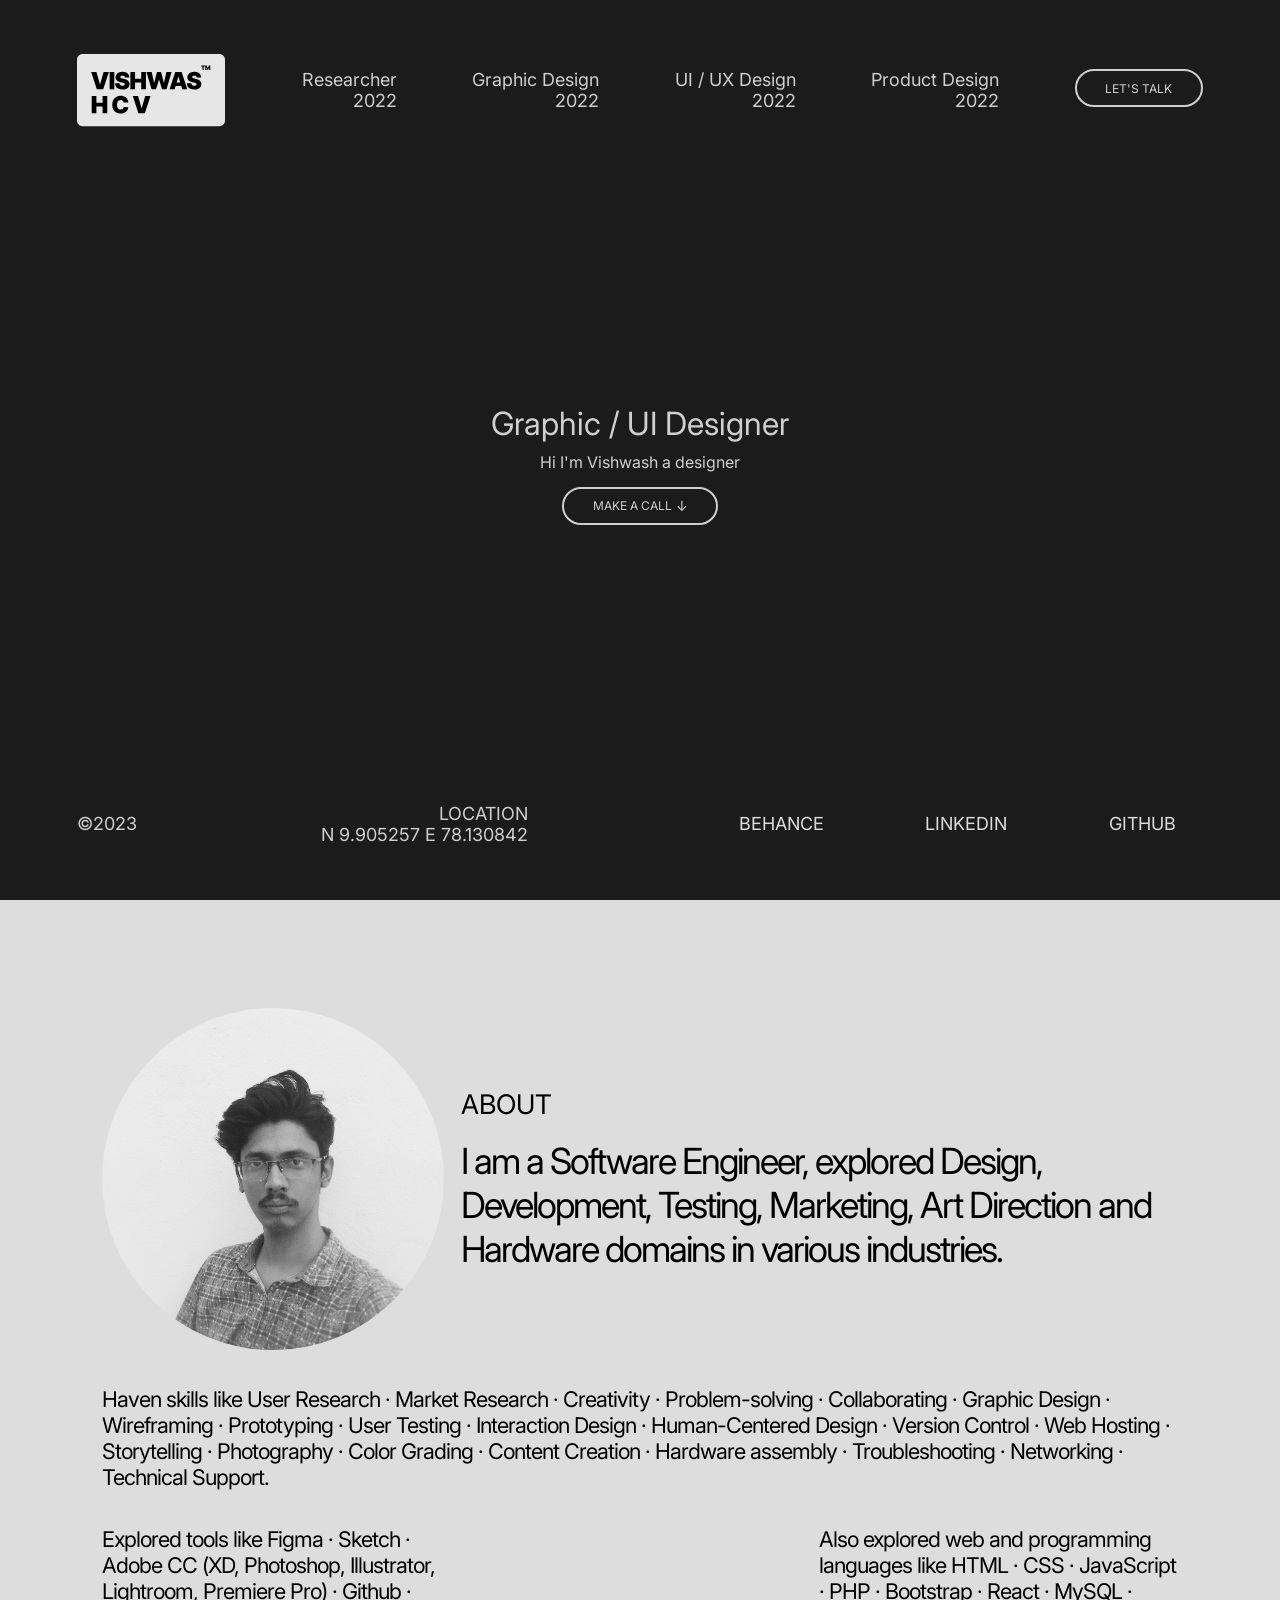
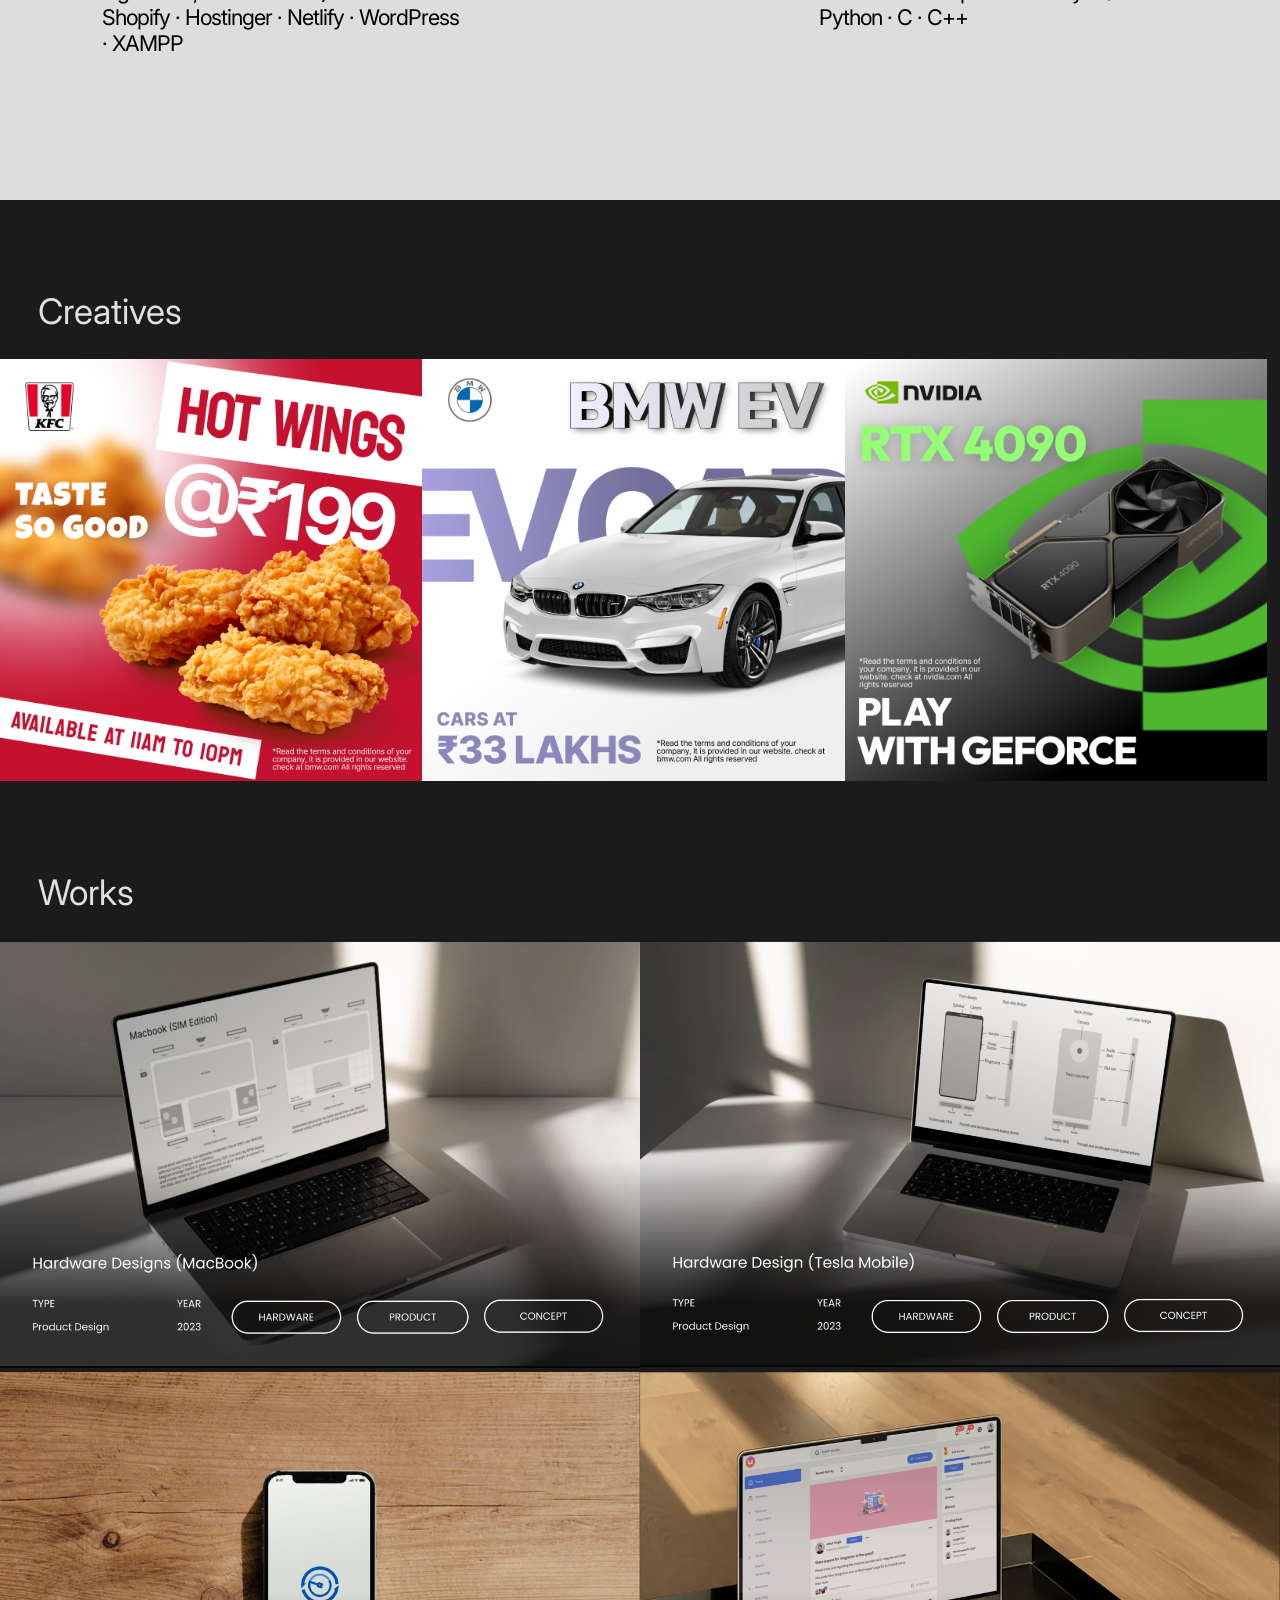
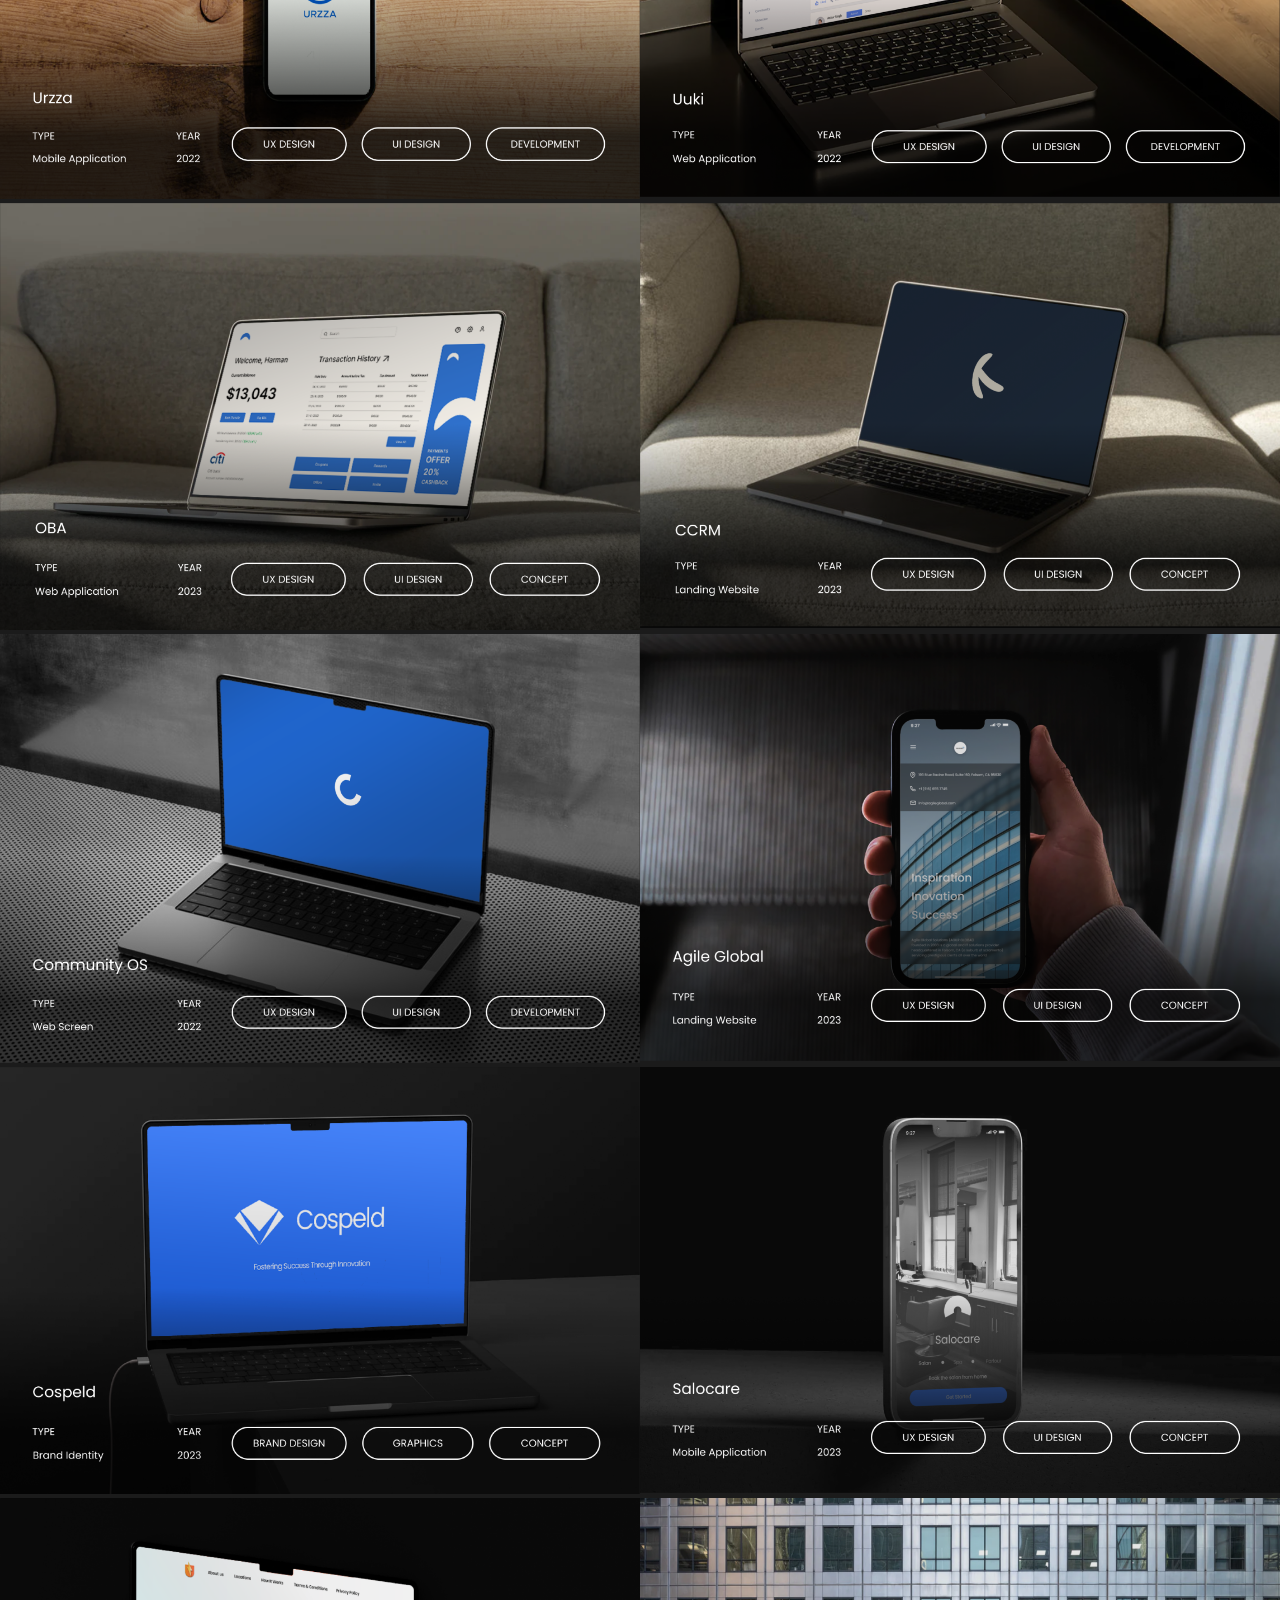
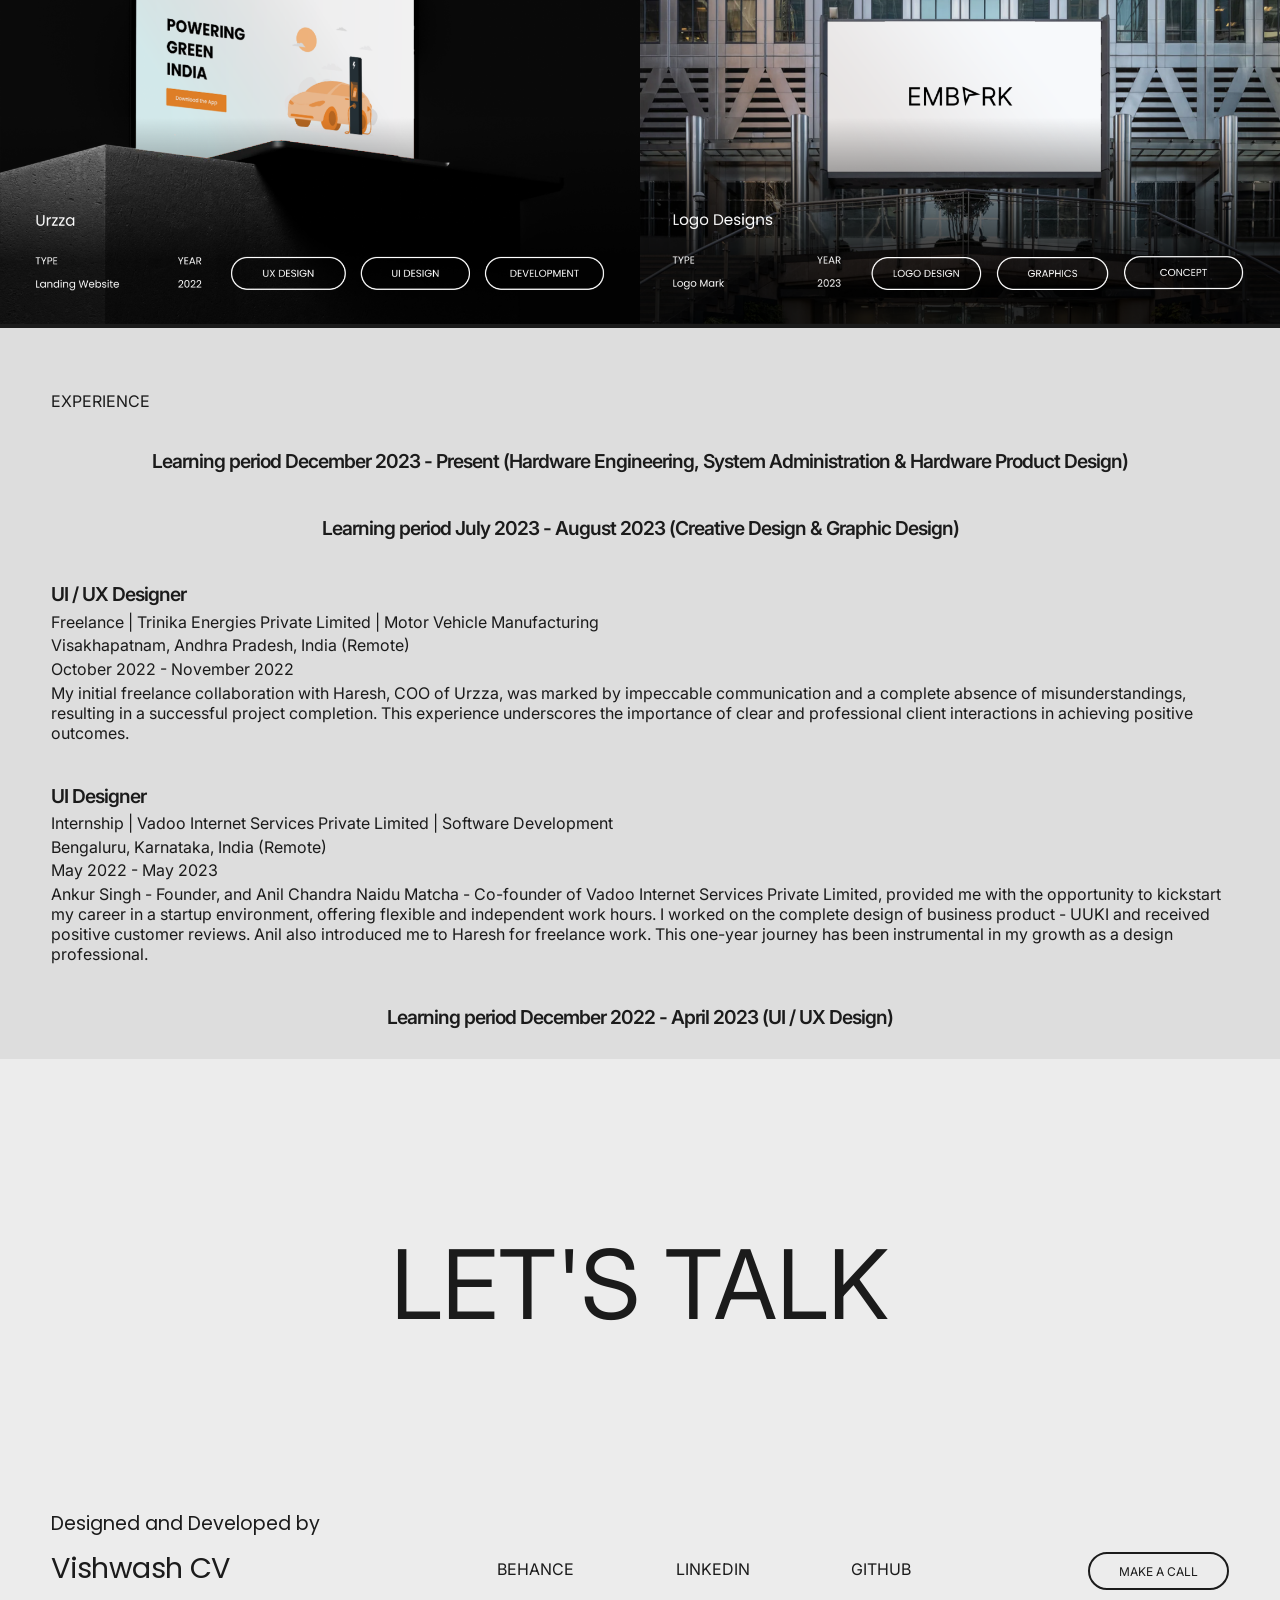
==== index.html @ 970a53c9 "2024 update 3" ====
﻿<!DOCTYPE html>
<html lang="en">

<head>
    <meta charset="UTF-8">
    <meta name="viewport" content="width=device-width, initial-scale=1.0">
    <link rel="icon" href="./favicon/favicon.svg">
    <link rel="stylesheet" href="./style.css" />
    <link rel="preconnect" href="https://fonts.googleapis.com" />
    <link rel="preconnect" href="https://fonts.gstatic.com" crossorigin />
    <link href="https://fonts.googleapis.com/css2?family=Poppins&display=swap" rel="stylesheet" />
    <link href="https://fonts.googleapis.com/css2?family=Inter&display=swap" rel="stylesheet">
    <title>Vishwash</title>
</head>

<body>
    <main class="smoothing">
        <div class="section">
            <nav class="f-nav">
                <div><img title="HCV - Human Centered Visual" class="name-logo" src="./logo/logo3.svg" /></div>
                <div class="flex width-auto">
                    <div>Researcher<br />2022</div>
                    <div>Graphic Design<br />2022</div>
                    <div>UI / UX Design<br />2022</div>
                    <div>Product Design<br />2022</div>
                    <a href="mailto:vishwashclever@gmail.com" class="button mobile-button hero-button">LET'S TALK</a>
                </div>
            </nav>
            <div class="center-content">
                <div class="title">Graphic / UI Designer</div>
                <div class="sub-title">Hi I'm Vishwash a designer</div>
                <a href="tel:+918838541474" class="button hero-button">MAKE A CALL<div class="arrow">↓</div></a>
            </div>
            <nav class="s-nav">
                <div>©2023</div>
                <div>LOCATION<br />N 9.905257 E 78.130842</div>
                <div class="social">
                    <a class="link" href="https://www.behance.net/vishwashcv">BEHANCE</a>
                    <a class="link" href="https://www.linkedin.com/in/vishwashcv1">LINKEDIN</a>
                    <a class="link" href="https://www.github.com/vishwashcv">GITHUB</a>
                </div>
            </nav>
        </div>
        <div class="section-two">
            <div class="profile">
                <img class="profile-pic" src="./images/Profile_pic.png" />
                <div class="profile-about">
                    <div class="profile-about-title">ABOUT</div>
                    <div class="profile-about-para">I am a Software Engineer, explored Design, Development, Testing,
                        Marketing, Art Direction and Hardware domains in various industries.</div>
                </div>
            </div>
            <div class="profile-sub-about">
                <div class="line"></div>
                <div>Haven skills like User Research · Market Research · Creativity · Problem-solving · Collaborating ·
                    Graphic Design · Wireframing · Prototyping · User Testing · Interaction Design · 
                    Human-Centered Design · Version Control · Web Hosting · Storytelling ·
                    Photography · Color Grading · Content Creation · Hardware assembly · Troubleshooting · Networking · Technical Support.
                </div>
                <div class="line"></div>
            </div>
            <div class="profile-sub-about">
                <div>Explored tools like Figma · Sketch · Adobe CC (XD, Photoshop, Illustrator, Lightroom, Premiere Pro)
                    · Github · Shopify · Hostinger · Netlify · WordPress · XAMPP</div>
                <div class="line"></div>
                <div>Also explored web and programming languages like HTML · CSS · JavaScript · PHP · Bootstrap · React
                    · MySQL · Python · C · C++</div>
            </div>
        </div>
        <div class="section-three" id="ele">
            <div class="title-creative">Creatives</div>
            <div class="preview-flex">
                <img class="creative" src="./creatives/1.png" />
                <img class="creative" src="./creatives/2.png" />
                <img class="creative" src="./creatives/3.png" />
            </div>
            <div class="title-creative">Works</div>
            <div class="preview-flex">
                <a href="./files/seventeen.html"><img class="preview-img" src="./images/18.png" /></a>
                <a href="./files/nineteen.html"><img class="preview-img" src="./images/20.png" /></a>
            </div>
            <div class="preview-flex">
                <a href="./files/one.html"><img class="preview-img" src="./images/1.png" /></a>
                <!-- <a href="./files/two.html"><img class="preview-img" src="./images/2.png" /></a> -->
                <a href="./files/three.html"><img class="preview-img" src="./images/3.png" /></a>
            </div>
            <div class="preview-flex">

                <a href="./files/five.html"><img class="preview-img" src="./images/5.png" /></a>
                <a href="./files/four.html"><img class="preview-img" src="./images/4.png" /></a>
            </div>
            <div class="preview-flex">

                <a href="./files/seven.html"><img class="preview-img" src="./images/8.png" /></a>
                <a href="./files/fifteen.html"><img class="preview-img" src="./images/16.png" /></a>
            </div>
            <div class="preview-flex">

                <a href="./files/six.html"><img class="preview-img" src="./images/7.png" /></a>
                <a href="./files/fourteen.html"><img class="preview-img" src="./images/15.png" /></a>
            </div>
            <div class="preview-flex">

                <a href="./files/nine.html"><img class="preview-img" src="./images/10.png" /></a>
                <a href="./files/thirteen.html"><img class="preview-img" src="./images/14.png" /></a>
            </div>
            <!-- <div class="preview-flex">

             <a href="./files/twelve.html"><img class="preview-img" src="./images/12.png" /></a> 
            </div> -->
              
            <!-- <h2 class="head-title">Skill growth by Resume Design</h2>

            <div class="preview-flex width-resume">
                <div class="resume">
                    <h2 class="h-title">February 2022</h2>
                    <img class="height-100" src="./resume/1.jpg" />
                </div>
                <div class="resume">
                    <h2 class="h-title">May 2022</h2>
                    <img class="height-100" src="./resume/2.jpg" />
                </div>
                <div class="resume">
                    <h2 class="h-title">August 2023</h2>
                        <img class="height-100 resume-3" src="./resume/4.png" />
                    </div>
                <div class="resume">
                    <h2 class="h-title">December 2023</h2>
                    <div class="flex-resume">
                        <img class="height-100 resume-3" src="./resume/3-1.png" />
                        <img class="height-100 resume-3" src="./resume/3-2.png" />
                    </div>
                </div>
            </div>
        </div> -->
        <div class="section-four">
            <div class="experience">EXPERIENCE</div>
             <div class="space"></div>
             <div class="big">Learning period December 2023 - Present (Hardware Engineering, System Administration & Hardware Product Design)</div>
            <div class="space"></div>
             <div class="big">Learning period July 2023 - August 2023 (Creative Design & Graphic Design)</div>
            <div class="space"></div>
            <div>
                <div class="big">UI / UX Designer</div>
                <div class="para">Freelance | Trinika Energies Private Limited | Motor Vehicle Manufacturing</div>
                <div class="para">Visakhapatnam, Andhra Pradesh, India (Remote)</div>
                <div class="para">October 2022 - November 2022</div>
                <div class="para grey">My initial freelance collaboration with Haresh, COO of Urzza, was marked by
                    impeccable communication and a complete absence of misunderstandings, resulting in a successful
                    project
                    completion. This experience underscores the importance of clear and professional client interactions
                    in
                    achieving positive outcomes.</div>
            </div>
            <div class="space"></div>
            <div>
                <div class="big">UI Designer</div>
                <div class="para">Internship | Vadoo Internet Services Private Limited | Software Development</div>
                <div class="para">Bengaluru, Karnataka, India (Remote)</div>
                <div class="para">May 2022 - May 2023</div>
                <div class="para grey">Ankur Singh - Founder, and Anil Chandra Naidu Matcha - Co-founder of Vadoo
                    Internet Services Private Limited, provided me with the opportunity to kickstart my career in a
                    startup environment, offering flexible and independent work hours. I worked on the complete design
                    of business product - UUKI and received positive customer reviews. Anil also introduced me to Haresh
                    for freelance work. This one-year journey has been instrumental in my growth as a design
                    professional.</div>
            </div>
            <div class="space"></div>
             <div class="big">Learning period December 2022 - April 2023 (UI / UX Design)</div>
            <div class="space"></div>
        </div>
        <div class="footer">
            <div id="t-mail" class="footer-lets-talk" href="mailto: vishwashclever@gmail.com">LET'S TALK</div>
            <div class="footer-bottom">
                <div class="des">
                    <div class="role">Designed and Developed by</div>
                    <div class="name">Vishwash CV</div>
                </div>
                <div class="social">
                    <a class="link-bottom" href="https://www.behance.net/vishwashcv">BEHANCE</a>
                    <a class="link-bottom" href="https://www.linkedin.com/in/vishwashcv1">LINKEDIN</a>
                    <a class="link-bottom" href="https://www.github.com/vishwashcv">GITHUB</a>
                </div>
                <a href="tel:+918838541474" class="back-to-top button">MAKE A CALL</a>
            </div>
    </main>
</body>
</html>
---- style.css ----
* {
    margin: 0;
    box-sizing: border-box;
}



html {
    scroll-behavior: smooth;
}

body {
    font-family: 'Inter', sans-serif;
    cursor: url(./images/default-cursor.svg), default;
    background-color: rgb(27, 27, 27);
    max-width: 100vw;
    overflow-x: hidden;
}

.name-logo {
    float: left;
    width: 80%;
}

.title-creative{
    font-size: 220%;
    color: rgb(224, 224, 224);
    margin: 10vh 3vw 3vh;
}



.button {
    border: 2px solid rgb(207, 207, 207);
    border-radius: 40px;
    padding: 0.6rem 1.8rem;
    display: flex;
    justify-content: center;
    align-items: center;
    text-align: center;
    min-width: 128px;
    min-height: 38px;
    max-height: 38px;
    cursor: pointer;
    font-size: 12px;
    user-select: none;
    transition: 0.24s;
    cursor: url(./images/pointer-cursor.svg), pointer;
}

.link {
    border: 2px solid transparent;
    border-radius: 120px;
    transition: 0.2s;
    padding: 0.6rem 1.6rem;
    color: rgb(221, 221, 221);
}

.link:hover {
    border: 2px solid rgb(221, 221, 221);
    cursor: url(./images/pointer-cursor.svg), pointer;

}

a {
    text-decoration: none;
}

.button:hover {
    color: rgb(0, 0, 0);
    background-color: rgb(207, 207, 207);
    border: 2px solid rgb(207, 207, 207);

}

.arrow {
    padding-left: 4px;
    font-size: 14px;

}

.section {
    display: flex;
    flex-direction: column;
    justify-content: space-between;
    text-align: center;
    height: 100vh;
    width: 100vw;
    background-color: rgb(27, 27, 27);
    color: rgb(207, 207, 207);
    padding: 6vh 6vw;
}


.f-nav {
    display: flex;
    flex-direction: row;
    justify-content: space-between;
    align-items: center;
    text-align: right;
    font-size: 18px;
}

.center-content {
    display: flex;
    flex-direction: column;
    justify-content: center;
    align-items: center;
}

.hero-button {
    color: rgb(207, 207, 207);
}

.title {
    font-size: 32px;
    margin-bottom: 1vh;
}

.sub-title {
    font-size: 16px;
    margin-bottom: 1.6vh;
    width: 20vw;
}

.s-nav {
    display: flex;
    flex-direction: row;
    justify-content: space-between;
    align-items: center;
    text-align: right;
    font-size: 18px;
}


.social {
    display: flex;
    gap: 3.6vw;
}


.social:hover {
    cursor: url(./images/pointer-cursor.svg), pointer;
}

.section-two {
    width: 100vw;
    height: 100vh;
    display: flex;
    flex-direction: column;
    justify-content: space-between;
    padding: 12vh 8vw 16vh;
    background-color: rgb(221, 221, 221);
}


.profile {
    display: flex;
    flex-direction: row;
    justify-content: space-between;
    align-items: center;
    color: #000000;
}

.profile-pic {
    border-radius: 480px;
    width: 38vh;
    height: 38vh;
}

.profile-about {
    width: 56vw;
    display: flex;
    flex-direction: column;
    gap: 2vh;
}

.profile-about-title {
    font-size: 3vh;
}

.profile-about-para {
    font-size: 4vh;
    letter-spacing: -2px;
}

.profile-sub-about {
    display: flex;
    flex-direction: row;
    justify-content: space-between;
    letter-spacing: -1px;
    font-size: 2.4vh;
}

.profile-sub-about:nth-last-child(-n+1)>div {
    width: 40vw;
}

.section-three {
    height: auto;
    width: 100vw;
    background-color: rgb(27, 27, 27);
}

.preview-img {
    width: 50vw;
    transition: 0.2s;

}

.preview-img-full {
    width: 100vw;
    transition: 0.2s;
    border: 1px solid rgb(27, 27, 27);
}

.preview-img-4 {
    width: 14.2%;
    transition: 0.3s;
}

.preview-img-5 {
    width: 17.25vw;
    justify-content: center;
    transition: 0.3s;
}


.preview-img-6th {
    height: 17.25vw;
    transition: 0.3s;
}

.head-title {
    margin: 60px 10px 10px 20px;
    color: rgb(221, 221, 221);
    background-color: rgb(27, 27, 27);
}

.h-title{
    margin: 30px 10px 10px 10px;
    color: rgb(221, 221, 221);
    background-color: rgb(27, 27, 27);
}


.preview-img-4:hover {
    scale: 0.98;
}

.preview-img-5:hover {
    scale: 0.98;
}

.preview-img-6th:hover {
    scale: 0.98;
}

.preview-img:hover {
    scale: 0.98;
    cursor: url(./images/pointer-cursor.svg), pointer;
}

.preview-img-full:hover {
    scale: 0.98;
    cursor: url(./images/pointer-cursor.svg), pointer;
}

.resume {
    width: 100%;
    margin: 1vw;
}

.height-100 {
    height: 23vw;
}

.flex-resume {
    display: flex;
    flex-direction: row;
}

.width-resume{
    width: 96vw;
    padding: 0 2vw;
}

.width-auto {
    width: 80%;
    display: flex;
    justify-content: space-between;
}

.resume-3{
    margin-right: 10px;
}

.preview-flex {
    display: flex;
    flex-direction: row;
}

.section-four {
    padding: 7vh 4vw 1vh;
    display: flex;
    flex-direction: column;
    gap: 16px;
    color: rgb(27, 27, 27);
    background-color: rgb(221, 221, 221) ;
}

.footer {
    padding: 0 4vw 6vh;
    background-color: rgb(236, 236, 236);
    color: rgb(27, 27, 27);
}

.footer-lets-talk {
    display: flex;
    justify-content: center;
    align-items: center;
    font-size: 6rem;
    min-height: 50vh;
}

.footer-bottom {
    width: auto;
    display: flex;
    flex-direction: row;
    align-items: flex-end;
    justify-content: space-between;
    background-color: rgb(236, 236, 236);
    color: rgb(27, 27, 27);
}

.big {
    font-size: 1.2rem;
    font-weight: 600;
    margin: 0.6vh auto;
    letter-spacing: -1px;
    color: rgb(27, 27, 27);
}

.para {
    font-size: 1rem;
    margin: 0.4vh auto;
}

.grey {
    color: rgb(27, 27, 27);
}

.role {
    font-family: 'Poppins', sans-serif;
    font-size: 1.2rem;
}

.name {
    font-family: 'Poppins', sans-serif;
    margin: 1vh auto 0;
    font-size: 1.8rem;
    letter-spacing: -0.6px;
}

.link-bottom {
    color: rgb(27, 27, 27);
    border: 2px solid transparent;
    border-radius: 120px;
    transition: 0.2s;
    padding: 0.6rem 1.6rem;
}

.link-bottom:hover {
    border: 2px solid rgb(27, 27, 27);
    cursor: url(./images/pointer-cursor.svg), pointer;
}

.back-to-top {
    border: 2px solid rgb(27, 27, 27);
    color: rgb(27, 27, 27);
}

.back-to-top:hover {
    background-color: rgb(27, 27, 27);
    border: 2px solid transparent;
    color: rgb(221, 221, 221);
    cursor: url(./images/pointer-cursor.svg), pointer;
}


.creative{
    width: 33%;
}


@media only screen and (max-width: 960px) {
    .section {
        padding: 4vh 8vw;
        height: 100dvh;
    }

    .creative{
        width: 100%;
    }

    .f-nav {
        align-items: flex-start;
    }

    .width-auto {
        display: flex;
        flex-direction: column;
        align-items: flex-end;
        gap: 34px;
    }

    .width-auto>div:nth-child(-n+1) {
        display: none;
    }

    .mobile-button {
        max-width: 128px;
    }

    .social {
        display: none;
    }

    .center-content {
        margin-bottom: 20%;
    }

    .title {
        font-size: 1.48rem;
        margin-top: 1vh;
    }

    .sub-title {
        font-size: 0.86rem;
        margin-bottom: 1.6vh;
        width: 58vw;
    }

    .f-nav {
        font-size: 0.8rem;
    }

    .s-nav {
        font-size: 0.8rem;
        align-items: flex-end;
    }

    .section-two {
        padding: 0;
        height: auto;
        padding-bottom: 4vh;
    }

    .profile {
        padding: 0;
        display: flex;
        flex-direction: column;
    }

    .profile-pic {
        width: 100vw;
        height: auto;
    }

    .profile-about {
        display: flex;
        flex-direction: column;
        align-items: left;
        margin: 4vh auto 2vh;
        width: 88vw;
    }

    .profile-about-title {
        font-size: 20px;
    }

    .profile-pic {
        width: 100vw;
        border-radius: 0px;
    }

    .profile-about-para {
        font-size: 32px;
        letter-spacing: -1px;
    }

    .profile-sub-about {
        display: flex;
        flex-direction: column;
        align-items: center;
    }

    .profile-sub-about:nth-last-child(n)>div {
        width: 88vw;
        margin: 2vh auto;
    }

    /* nav:nth-child(1) > div:nth-last-child(-n+4){
        display: flex;
        flex-direction: column;
        background-color: #dadada;
    } */

    .mobile-flex {
        display: flex;
        flex-direction: column;
    }

    .preview-flex {
        flex-direction: column;
    }

    .preview-img {
        width: 100vw;
    }

    .preview-img-4 {
        width: 100%
    }

    .preview-img-5 {
        width: 100%
    }

    .preview-img-6th {
        height: auto;
        width: 100%;

    }

    .line {
        height: 3px;
        background-color: #161616;
    }

    .section-four {
        padding: 7vh 6vw 1vh;
        display: flex;
        flex-direction: column;
        gap: 16px;
    }

    .footer {
        padding: 0 6vw 4vh;
    }

    .footer-lets-talk {
        font-size: 3rem;
        min-height: 30vh;
    }

    .role {
        font-size: 0.6rem;
    }

    .name {
        font-size: 1.3rem;
    }

    .resume {
        width: 100%;
        margin: 0;
        padding: 0;
    }

    .resume-3{
        margin-right: 0;
    }

    .width-resume{
        padding: 0;
    }

    .height-100 {
        height: auto;
        width: 100vw;
    }

    .flex-resume {
        display: block
    }
}



@media only screen and (max-width: 375px) {
    .section {
        min-height: 100vh;
    }

    .footer-lets-talk {
        font-size: 2.6rem;
    }
}
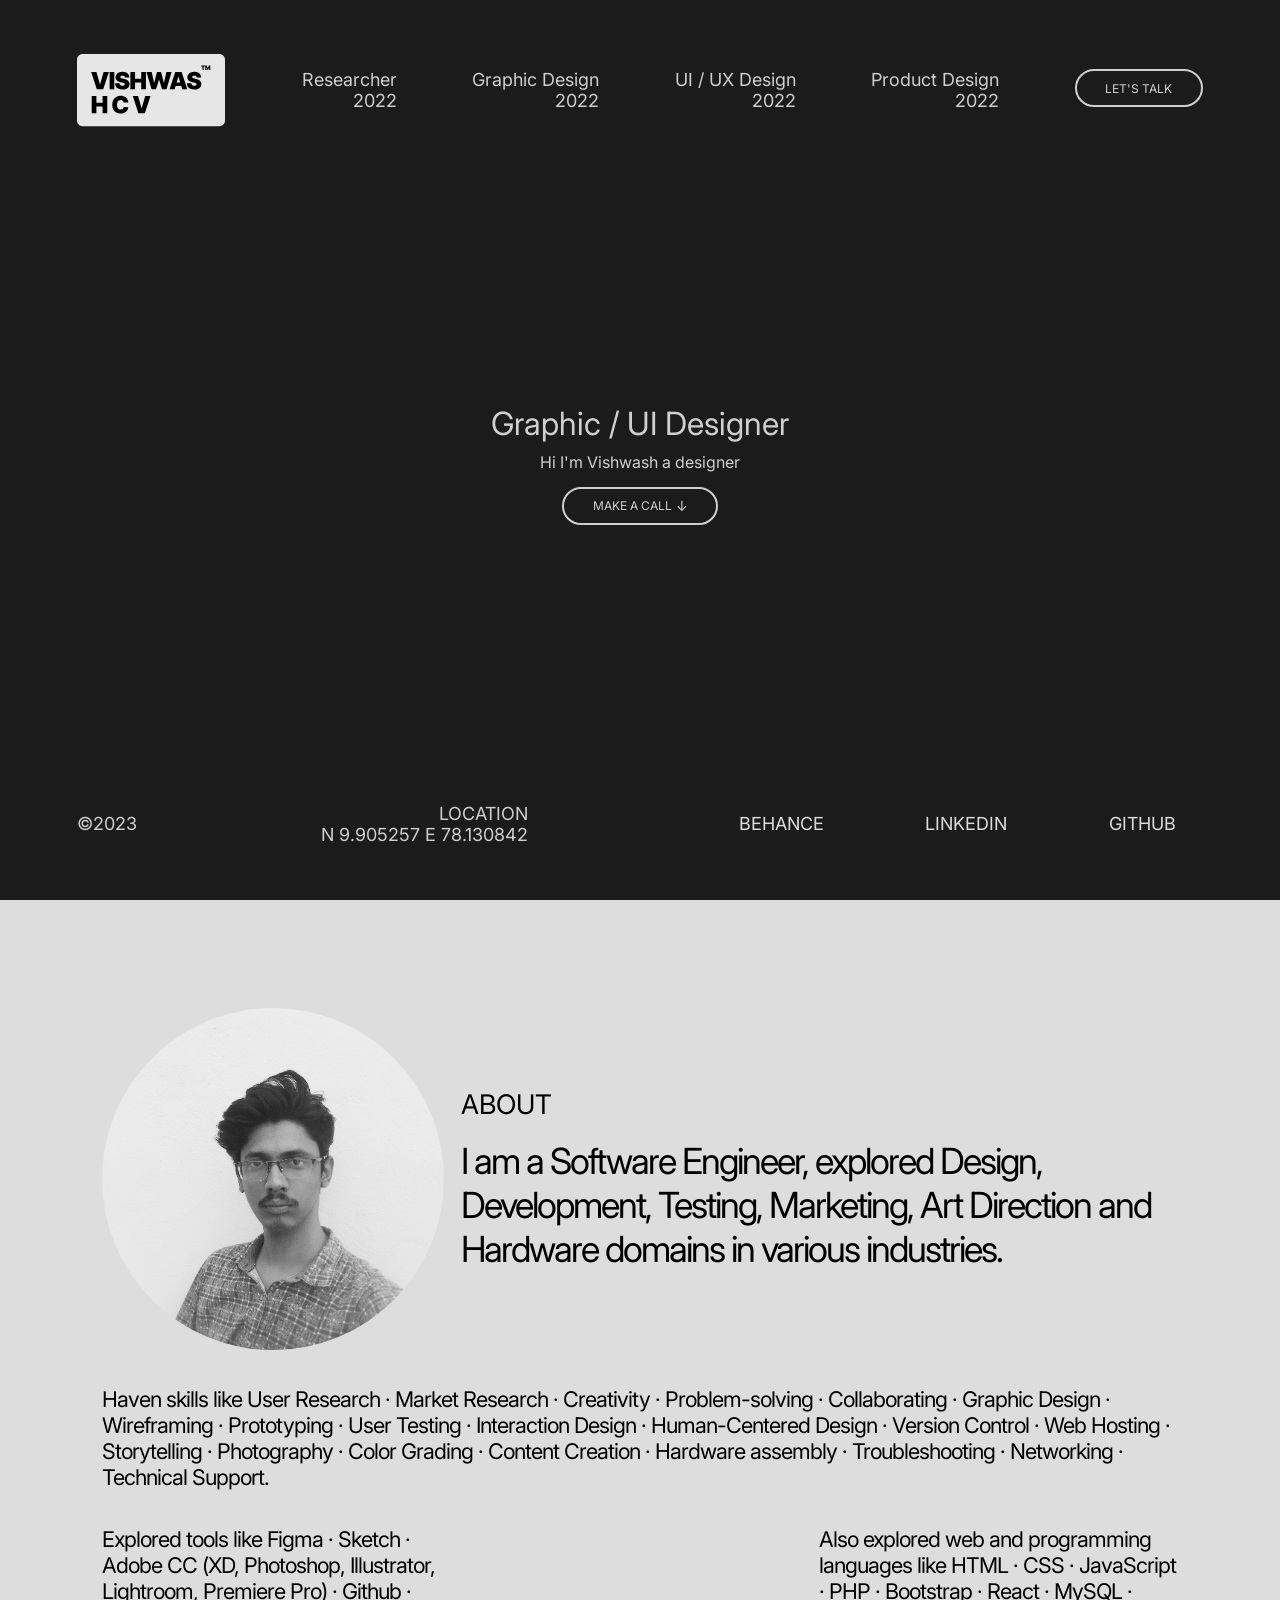
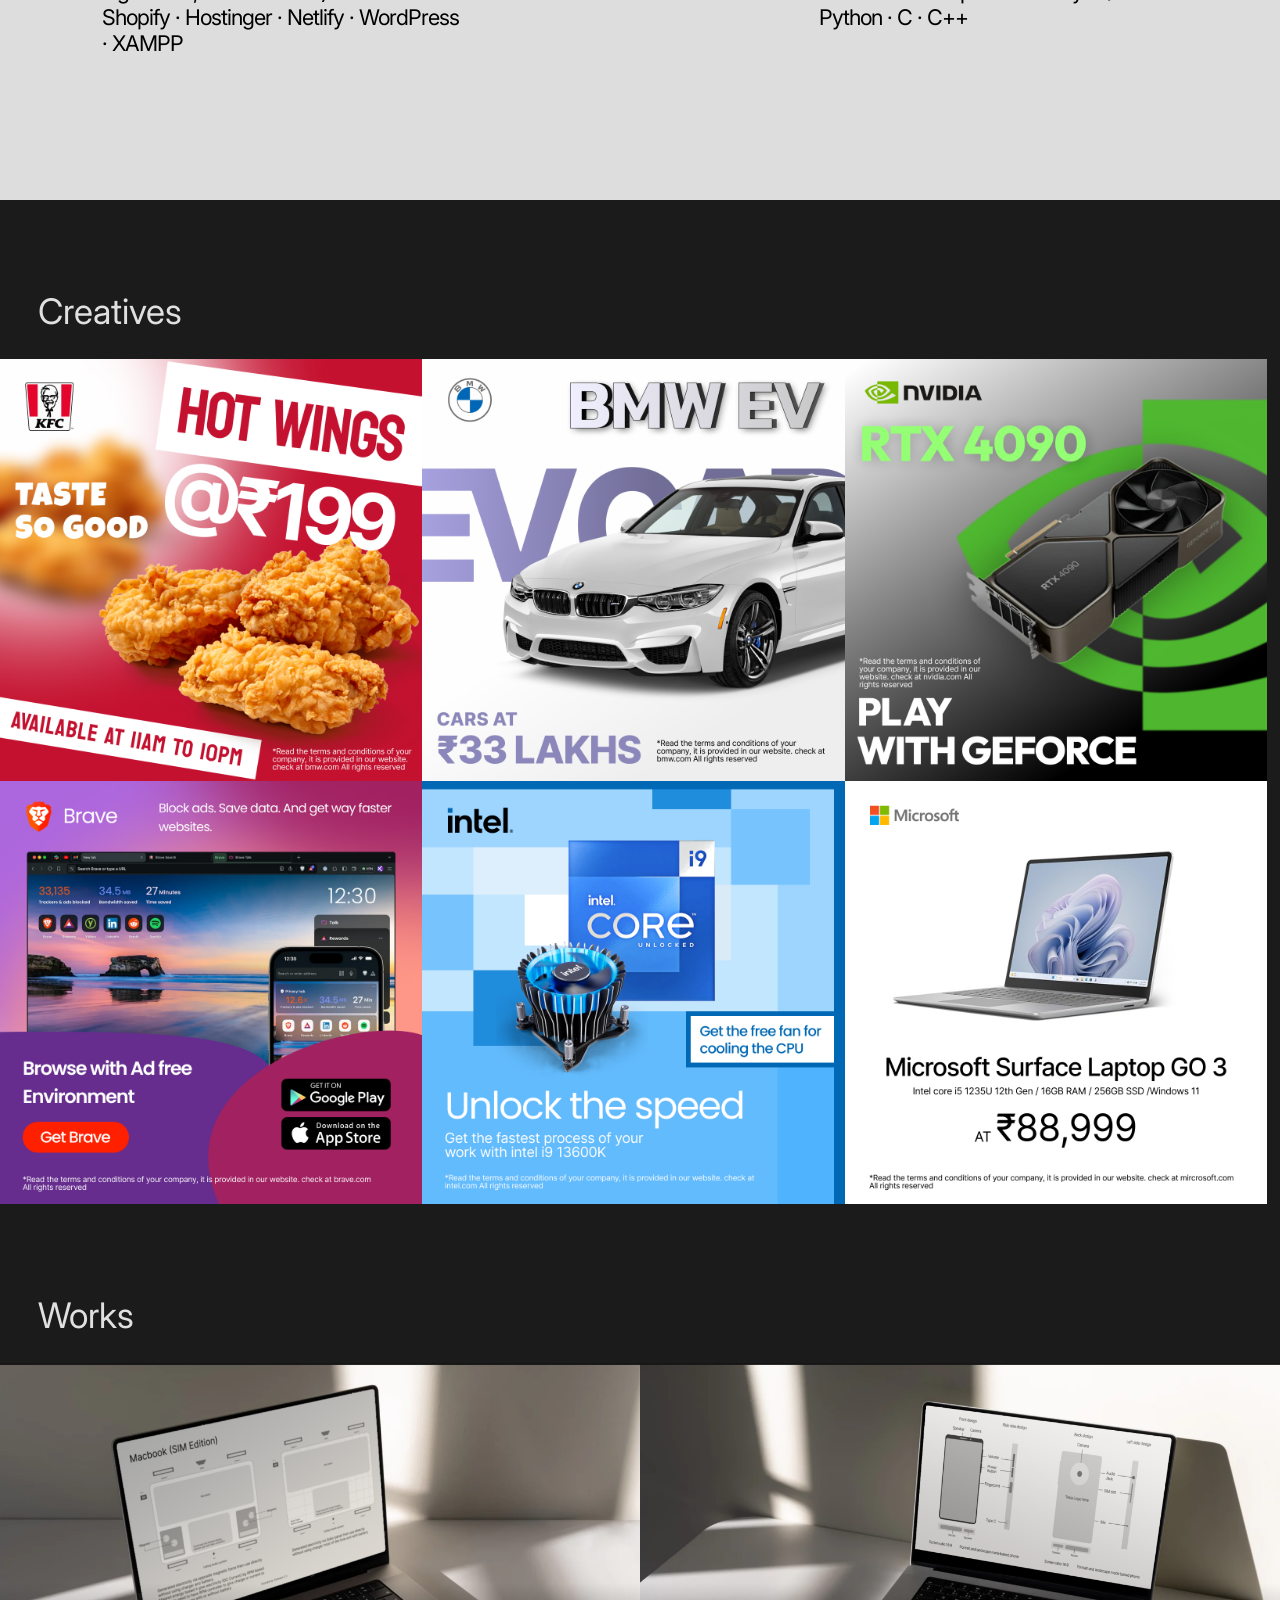
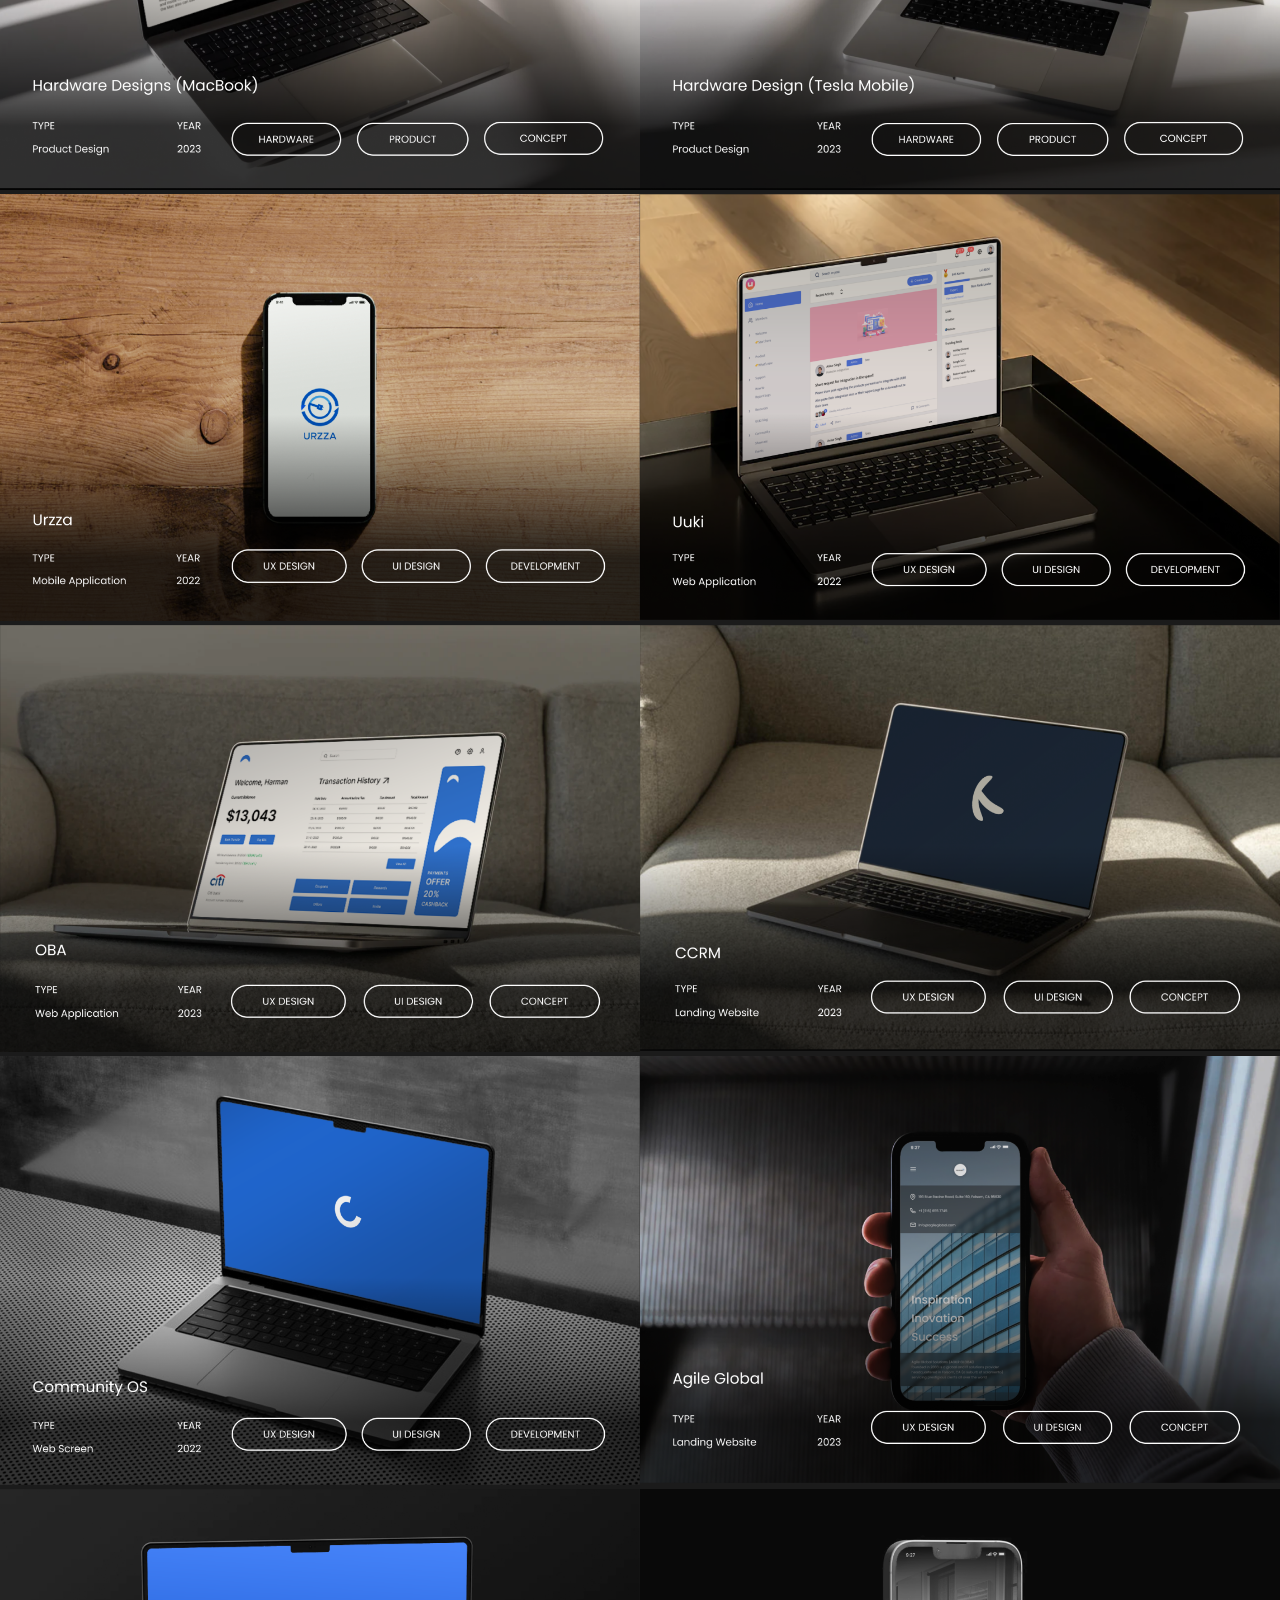
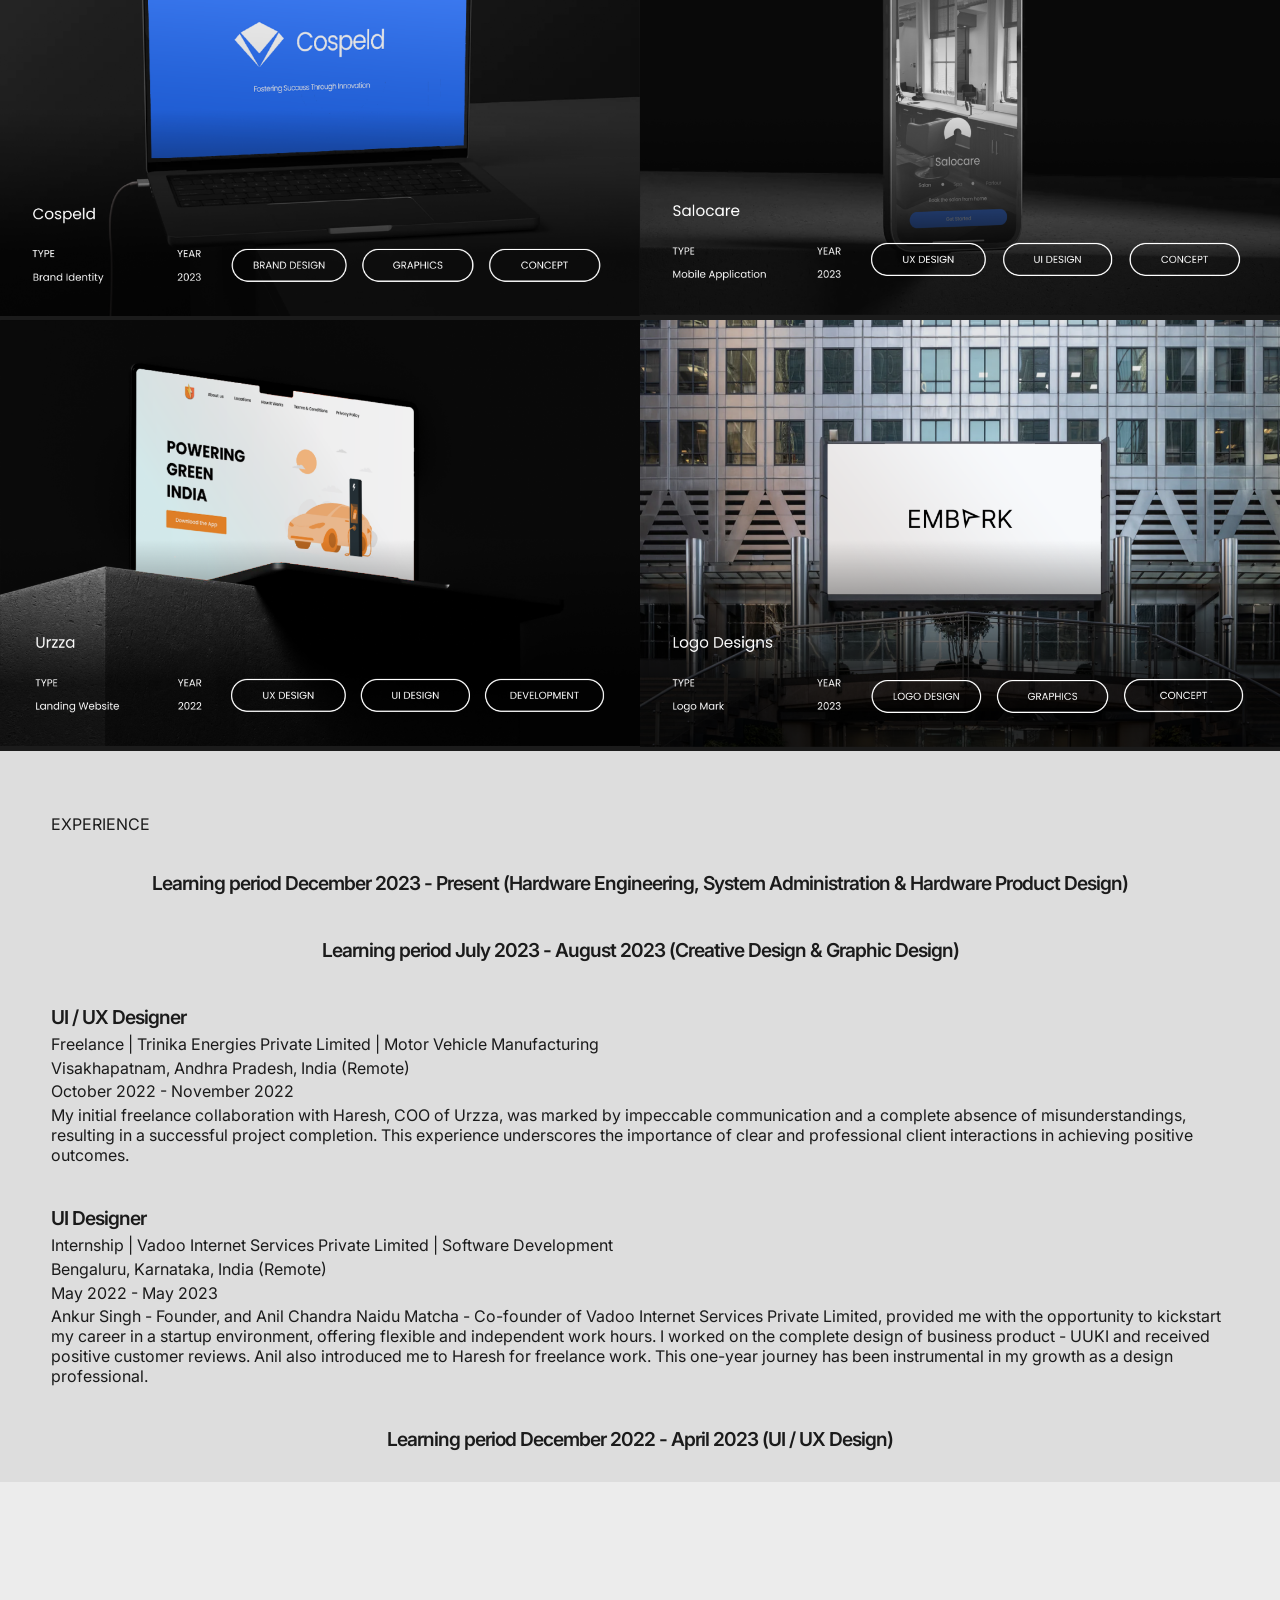
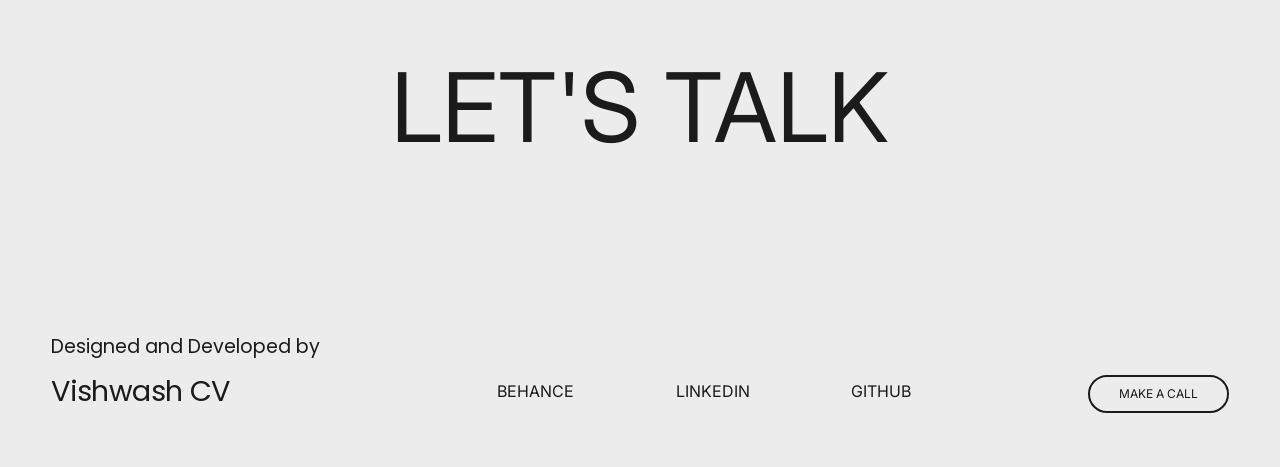
==== commit 6ad047cc: "2024 update 4" ====
--- a/index.html
+++ b/index.html
@@ -73,6 +73,11 @@
                 <img class="creative" src="./creatives/1.png" />
                 <img class="creative" src="./creatives/2.png" />
                 <img class="creative" src="./creatives/3.png" />
+            </div>
+            <div class="preview-flex">
+                <img class="creative" src="./creatives/4.png" />
+                <img class="creative" src="./creatives/5.png" />
+                <img class="creative" src="./creatives/6.png" />
             </div>
             <div class="title-creative">Works</div>
             <div class="preview-flex">
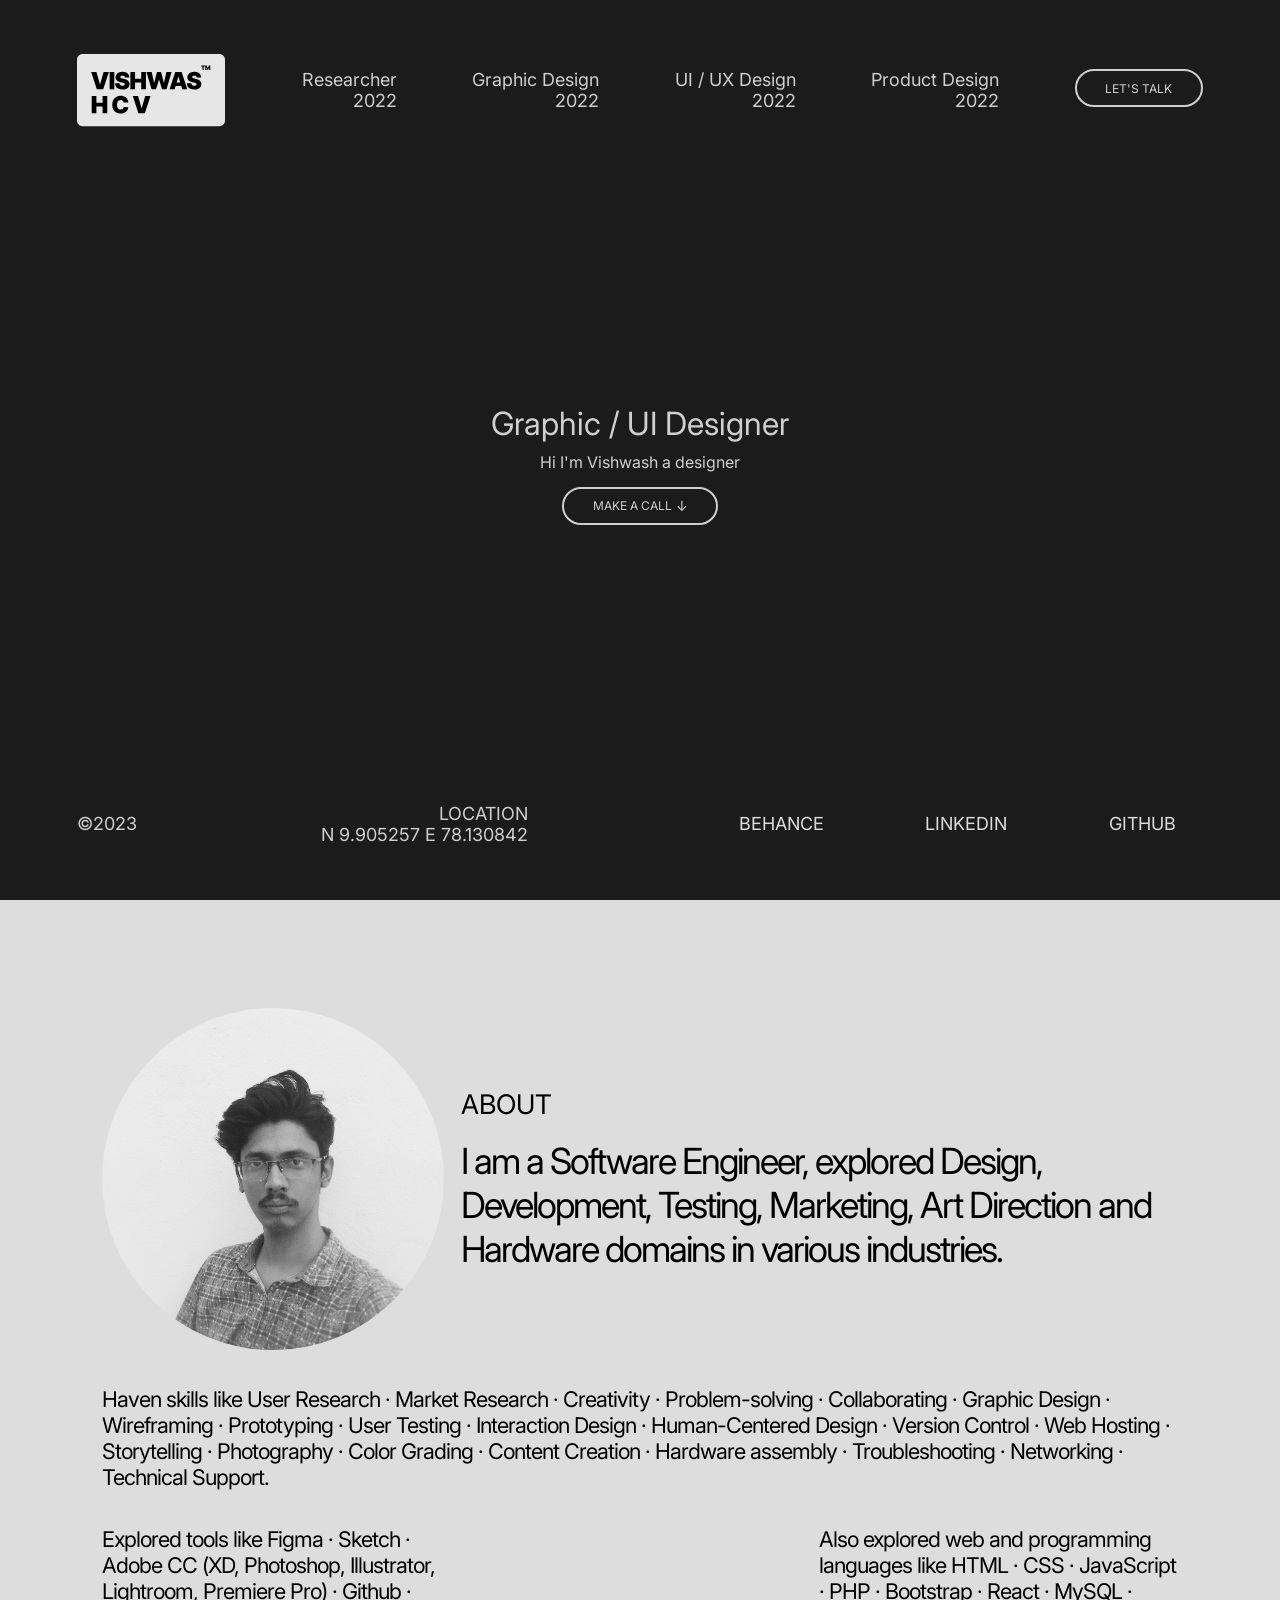
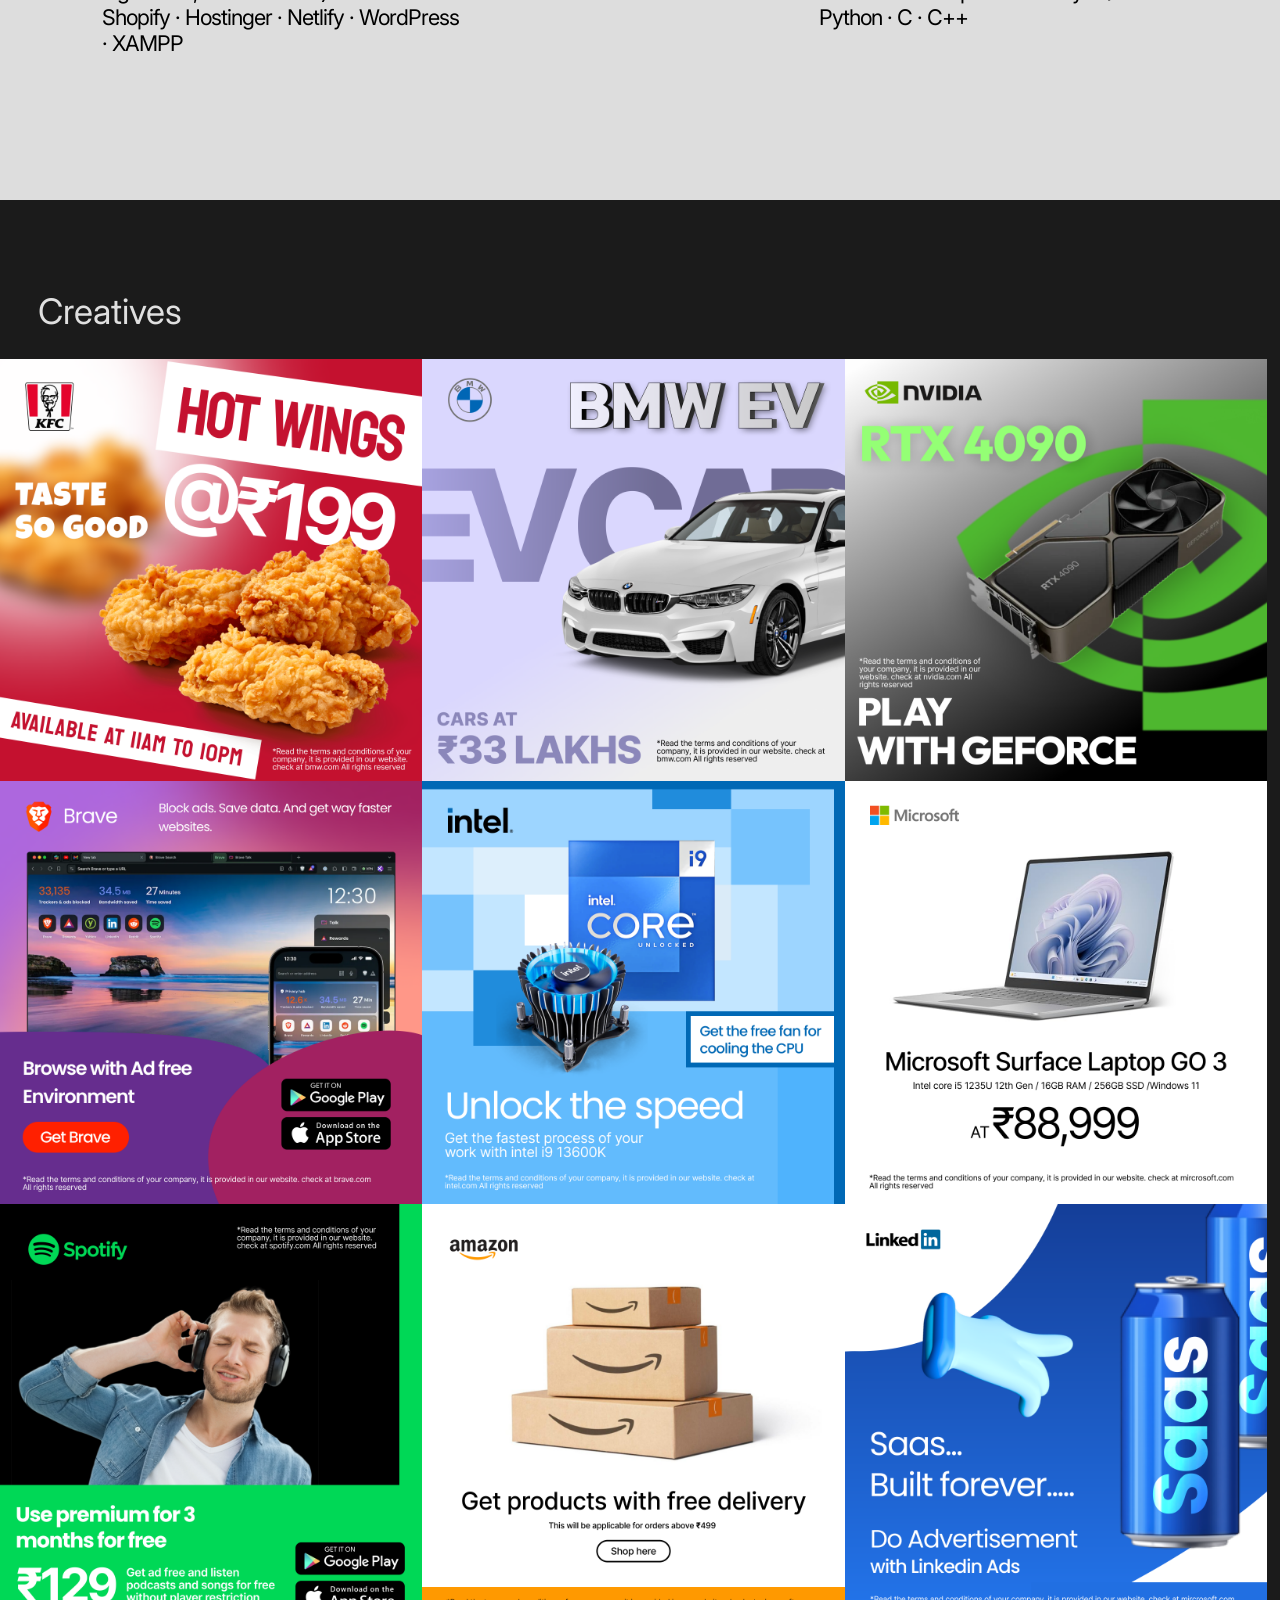
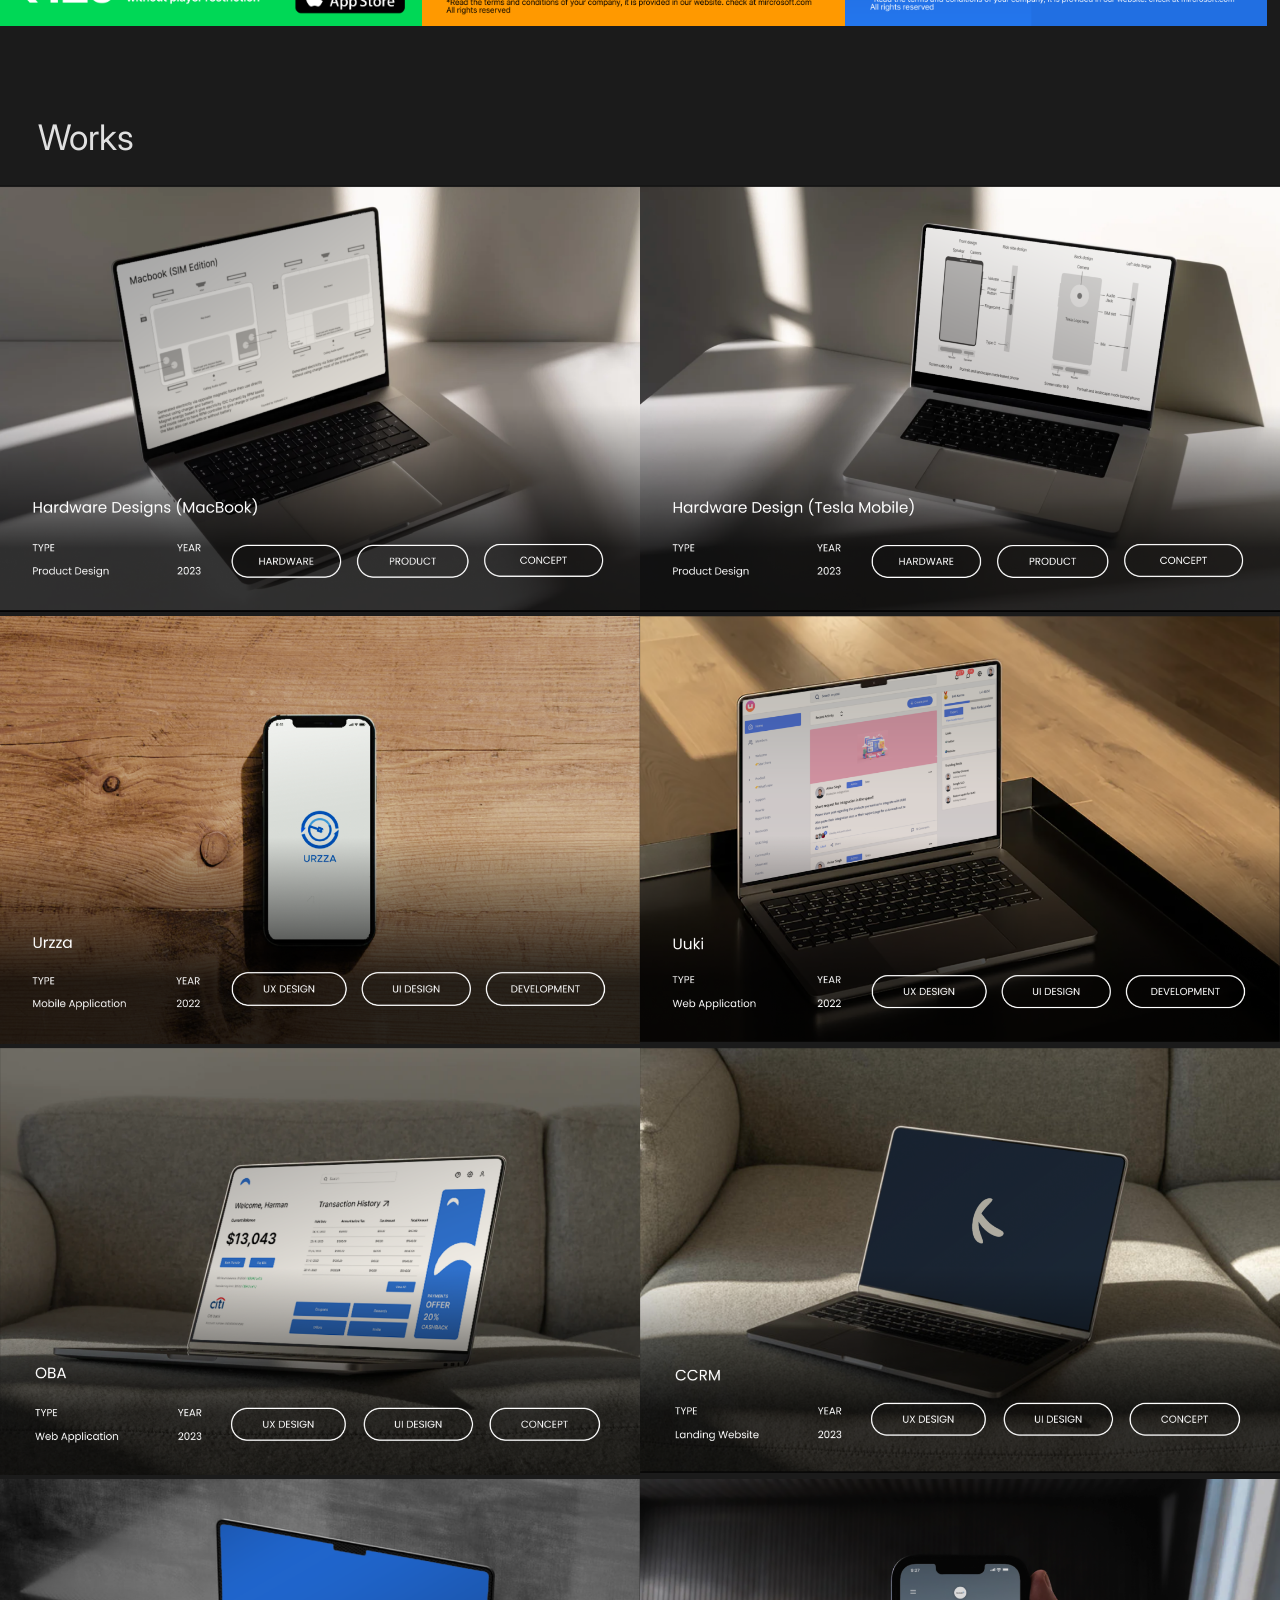
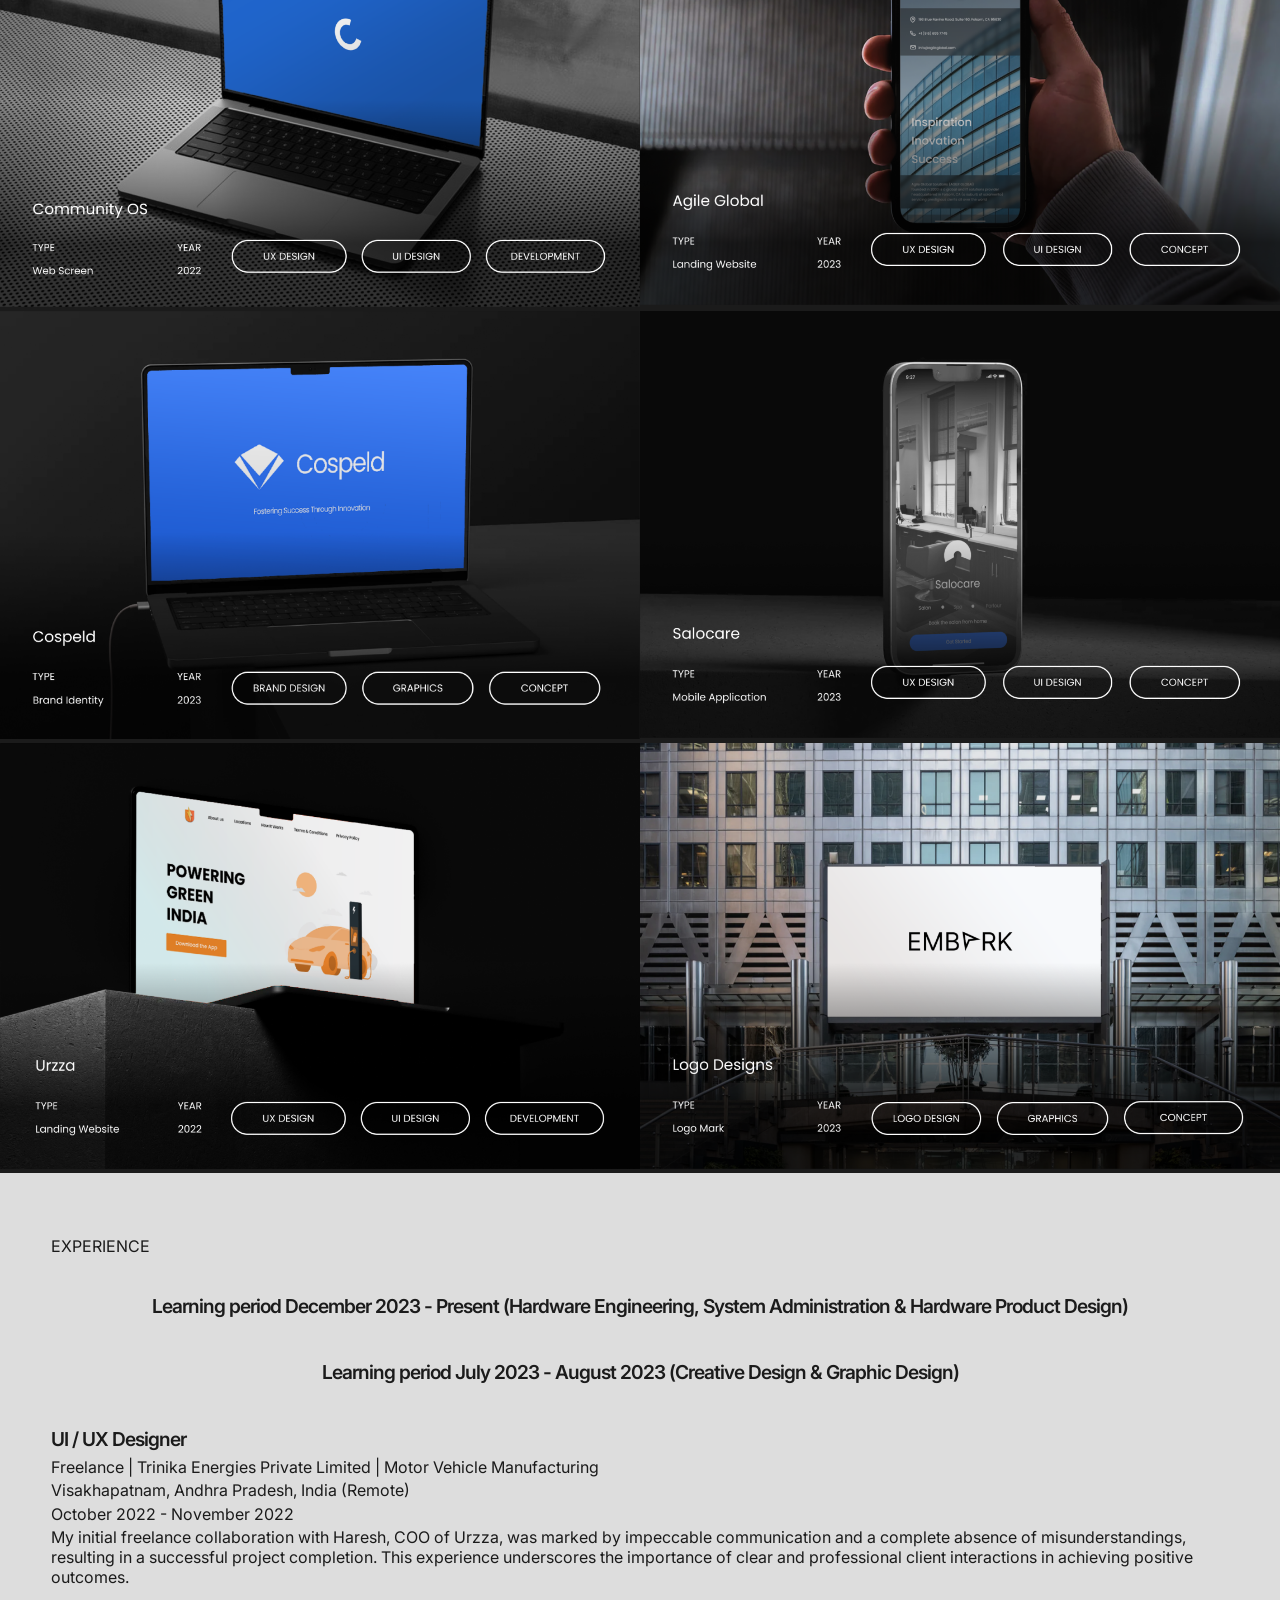
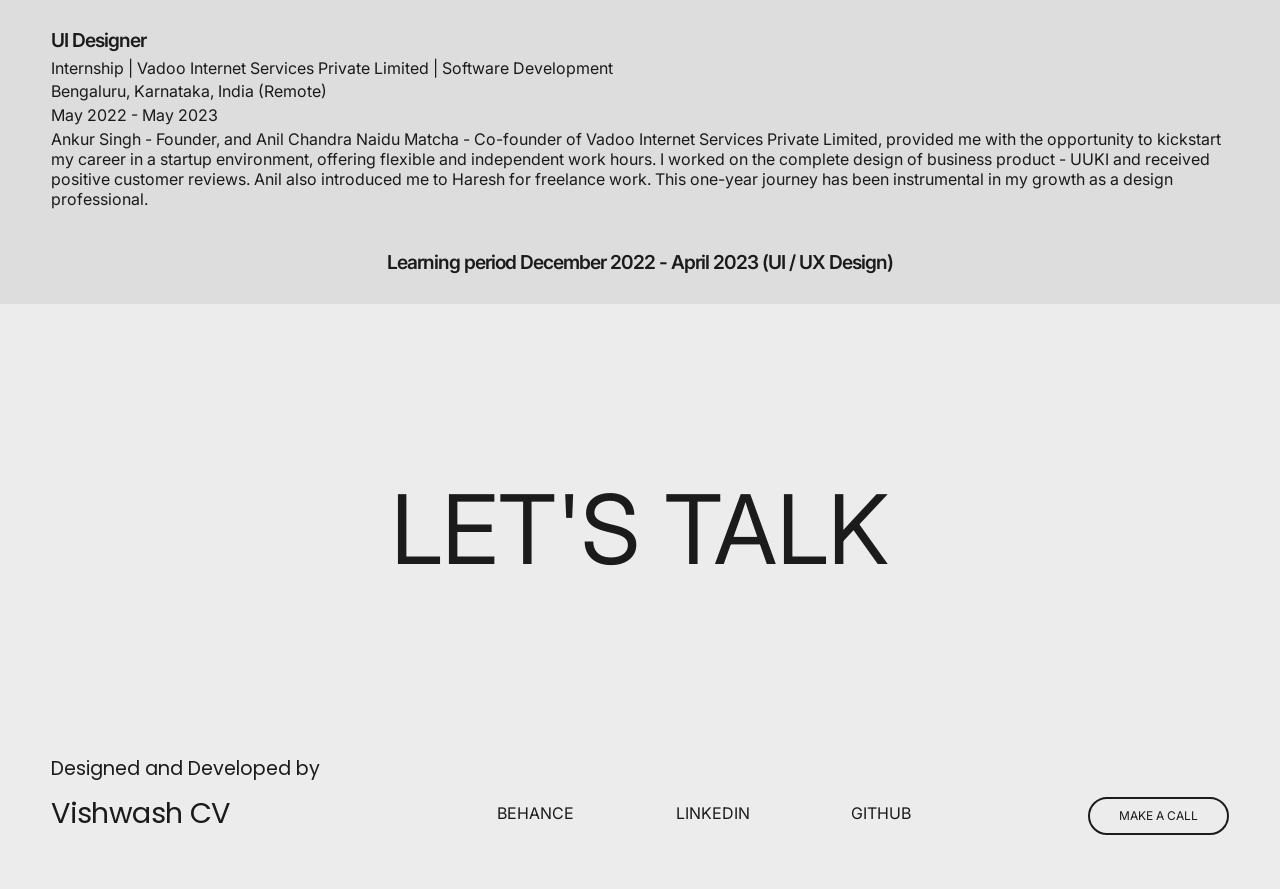
==== commit d724d59f: "2024 update 5" ====
--- a/index.html
+++ b/index.html
@@ -78,6 +78,11 @@
                 <img class="creative" src="./creatives/4.png" />
                 <img class="creative" src="./creatives/5.png" />
                 <img class="creative" src="./creatives/6.png" />
+            </div>
+            <div class="preview-flex">
+                <img class="creative" src="./creatives/7.png" />
+                <img class="creative" src="./creatives/8.png" />
+                <img class="creative" src="./creatives/9.png" />
             </div>
             <div class="title-creative">Works</div>
             <div class="preview-flex">
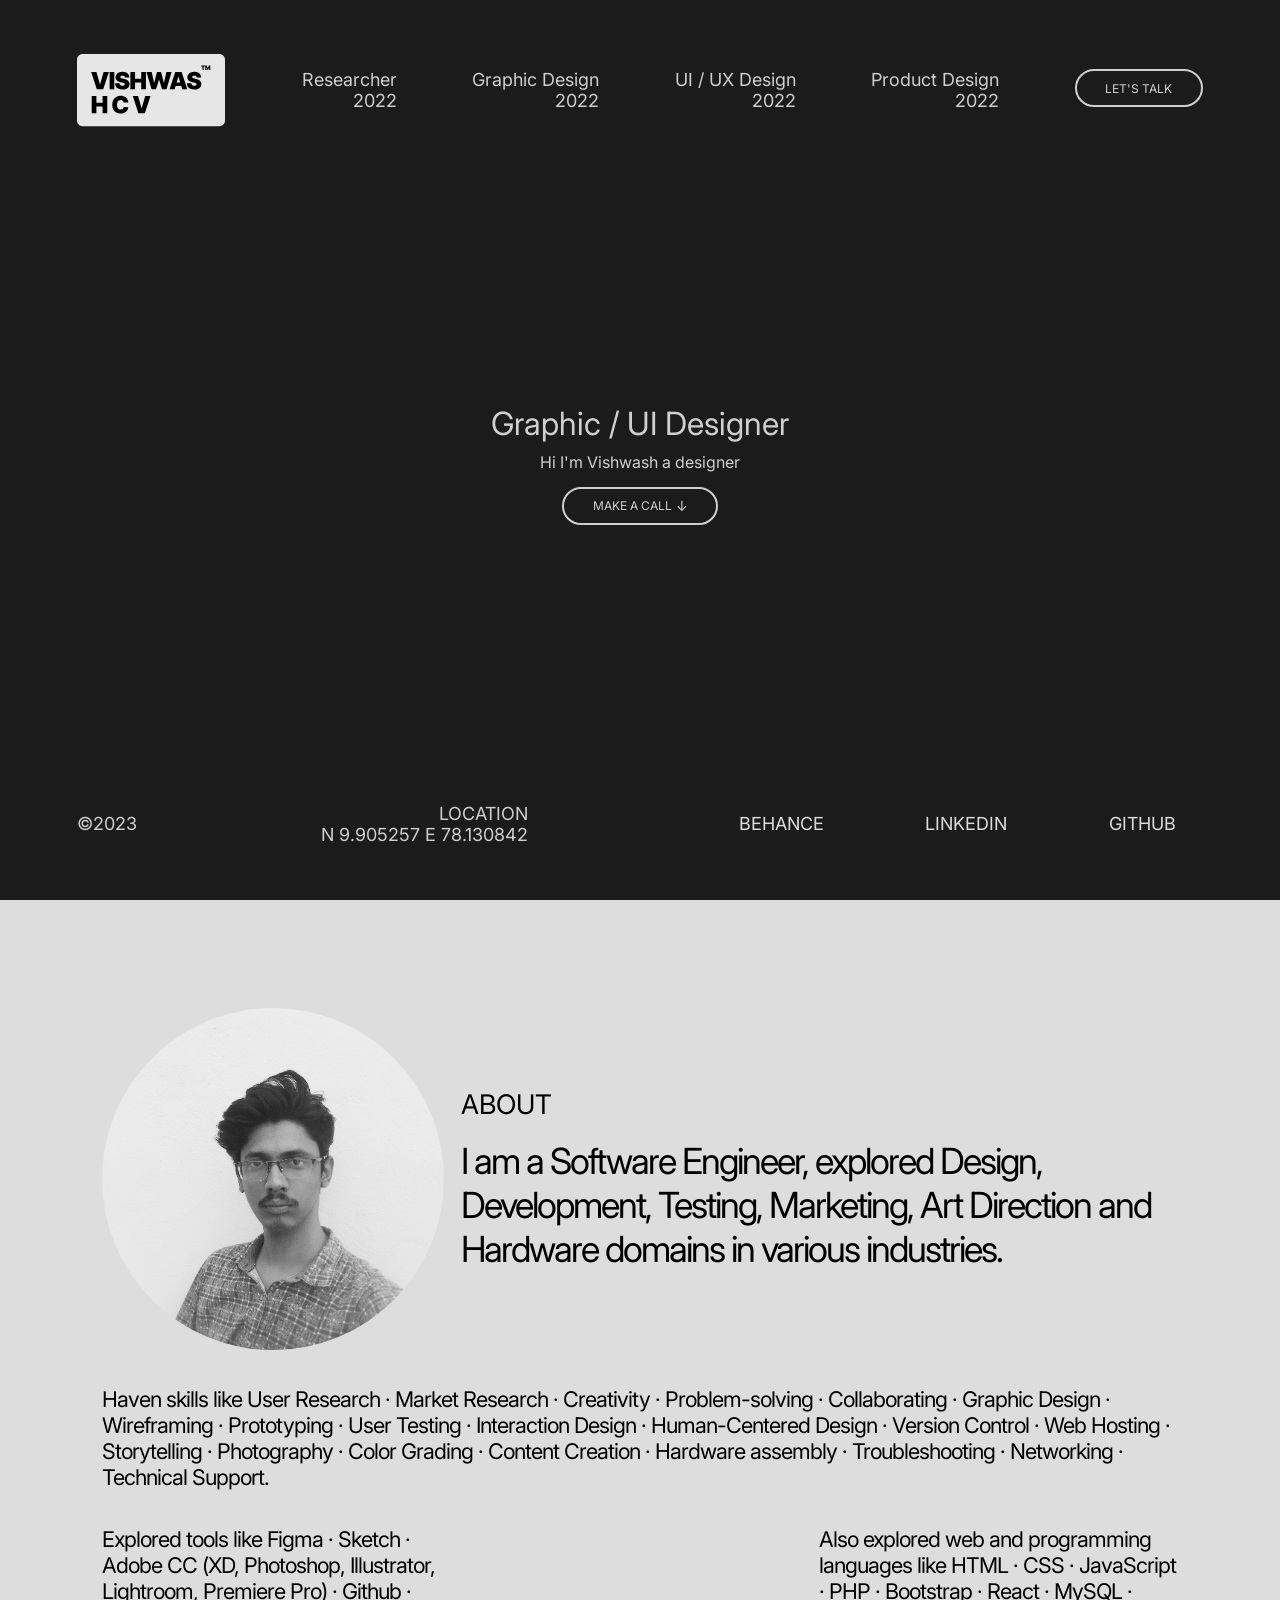
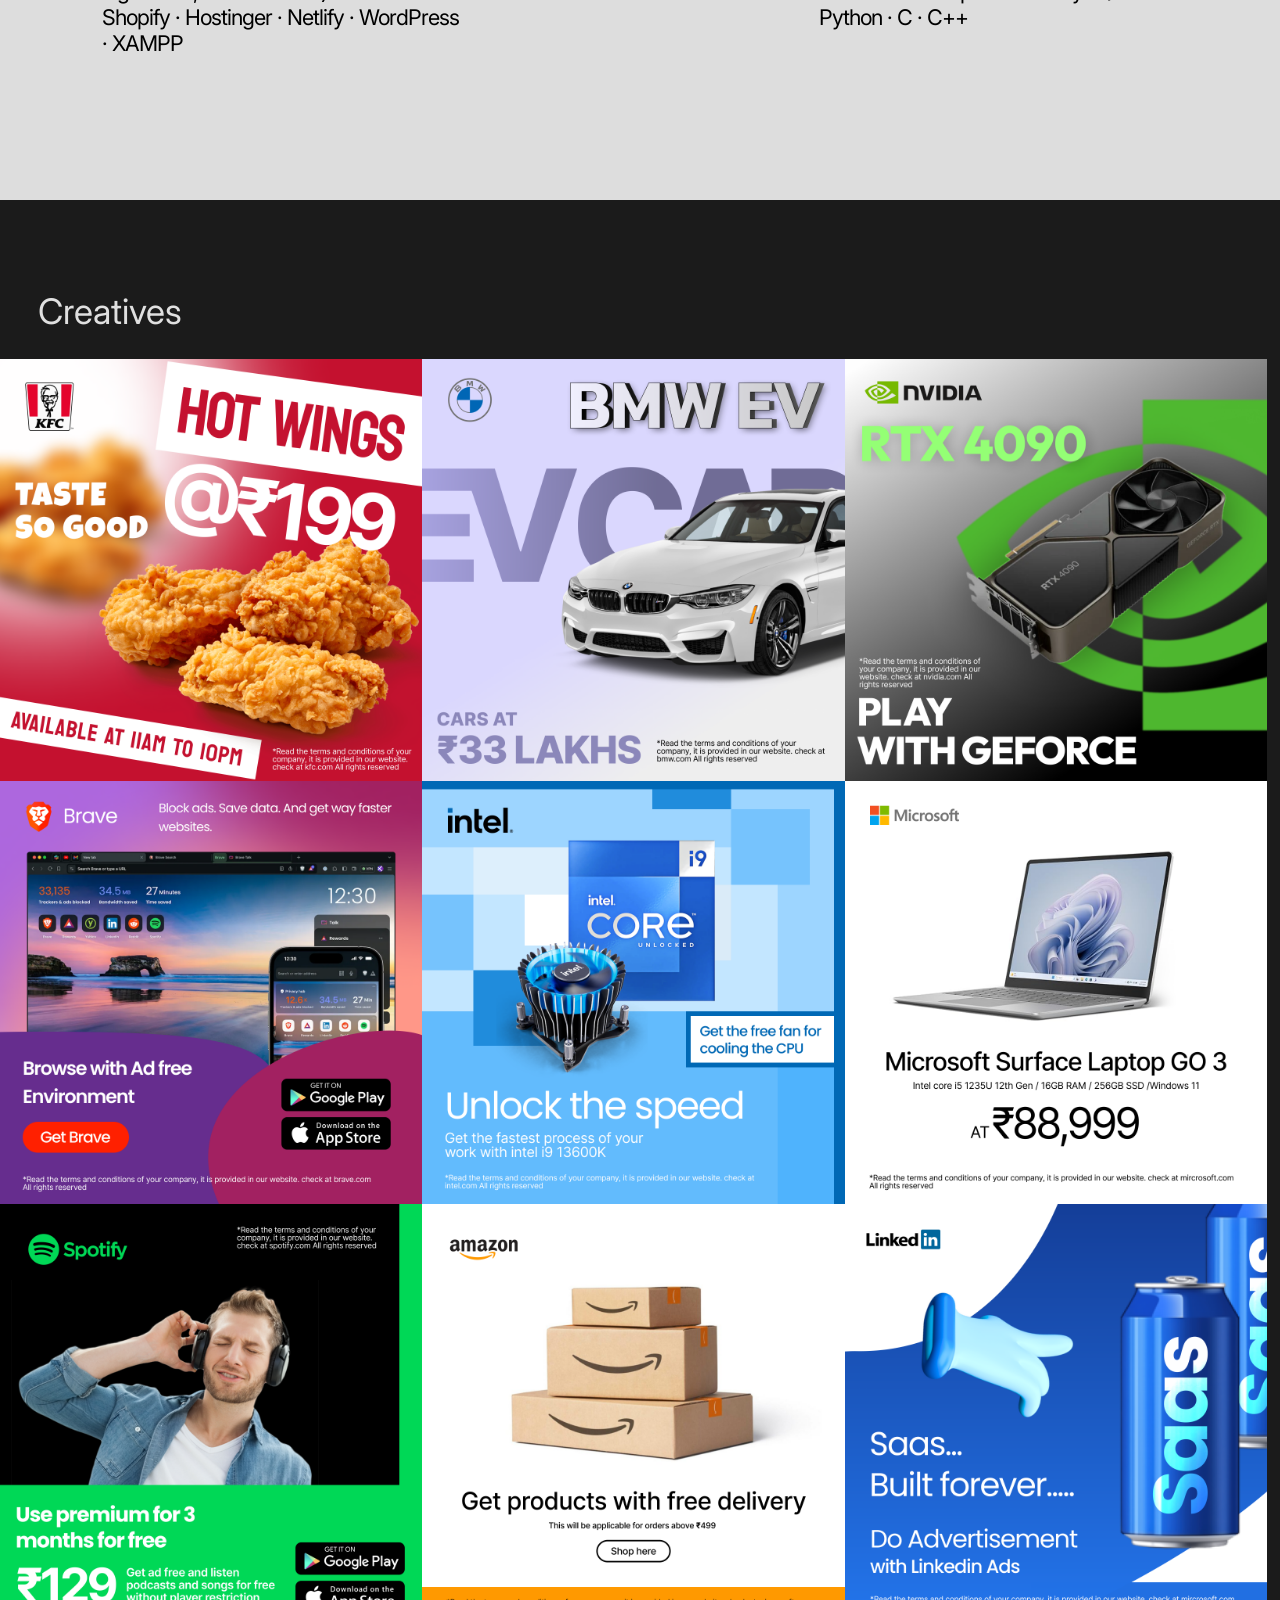
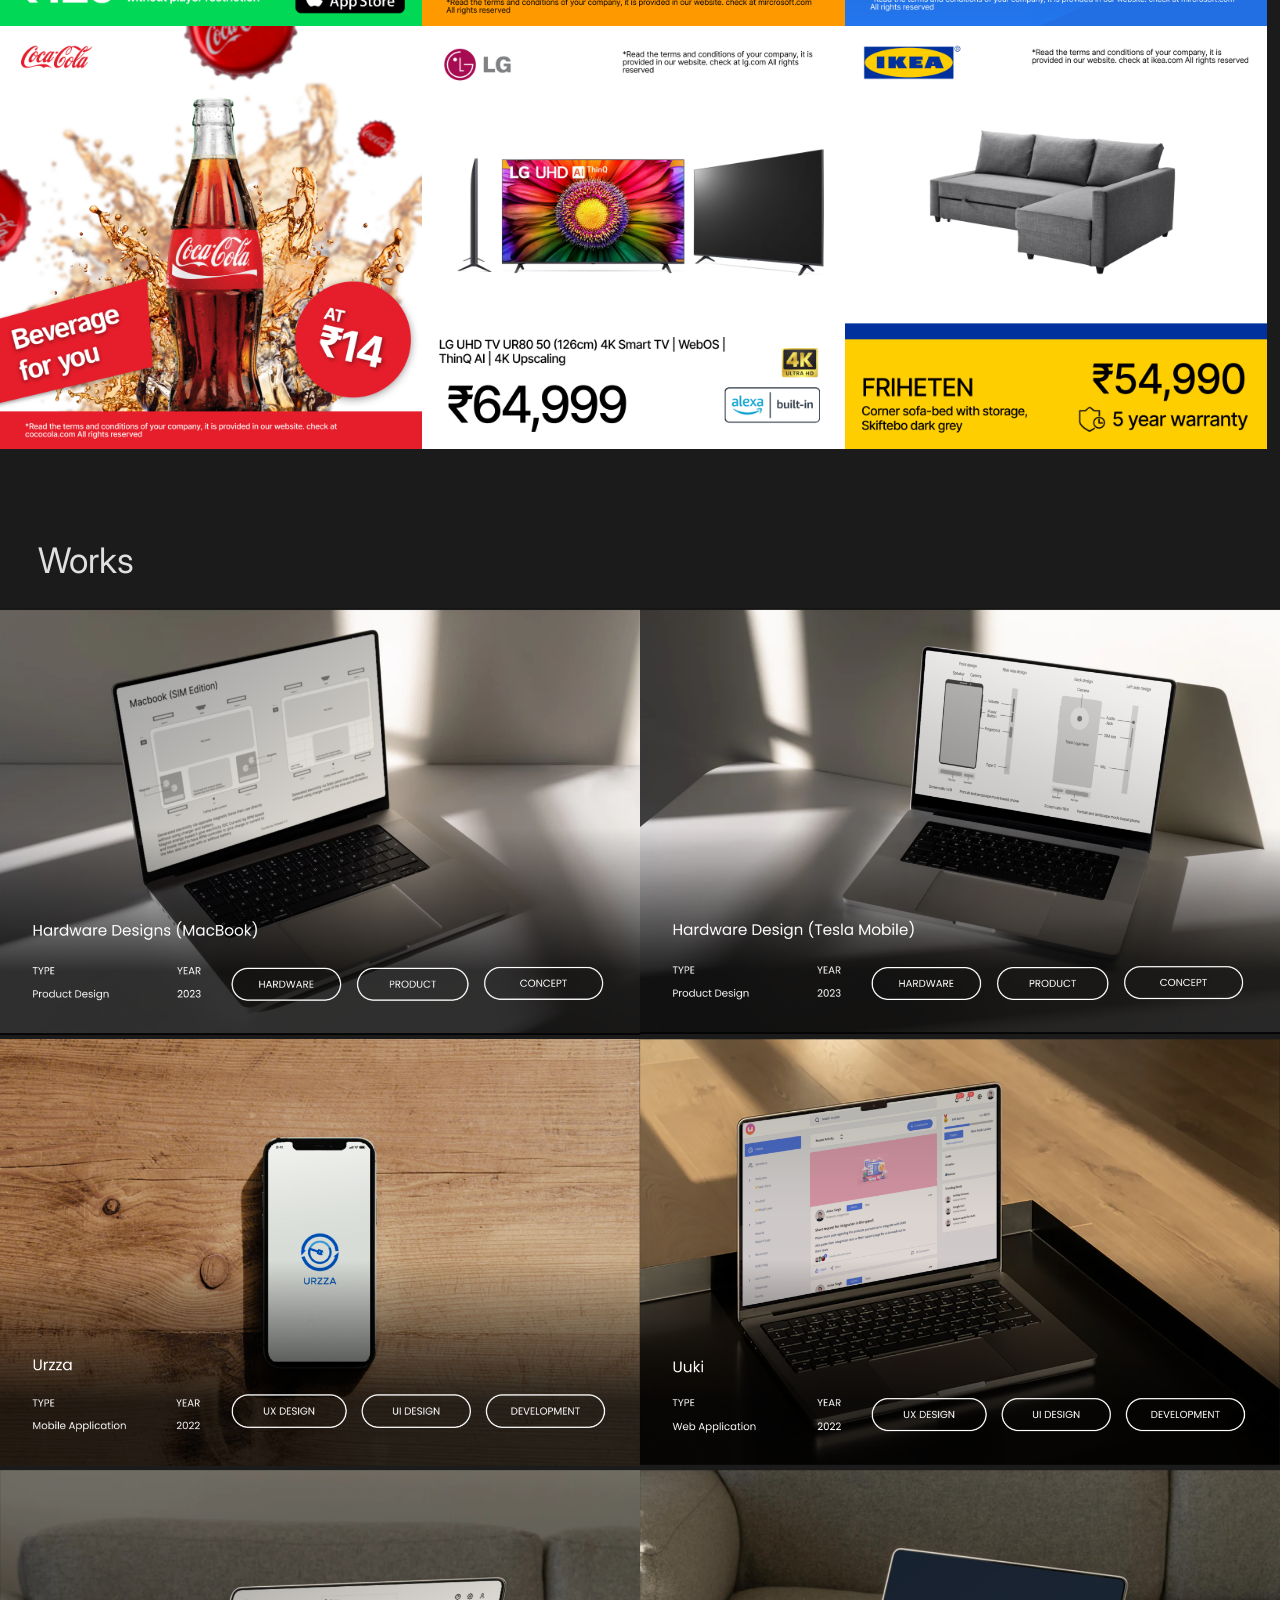
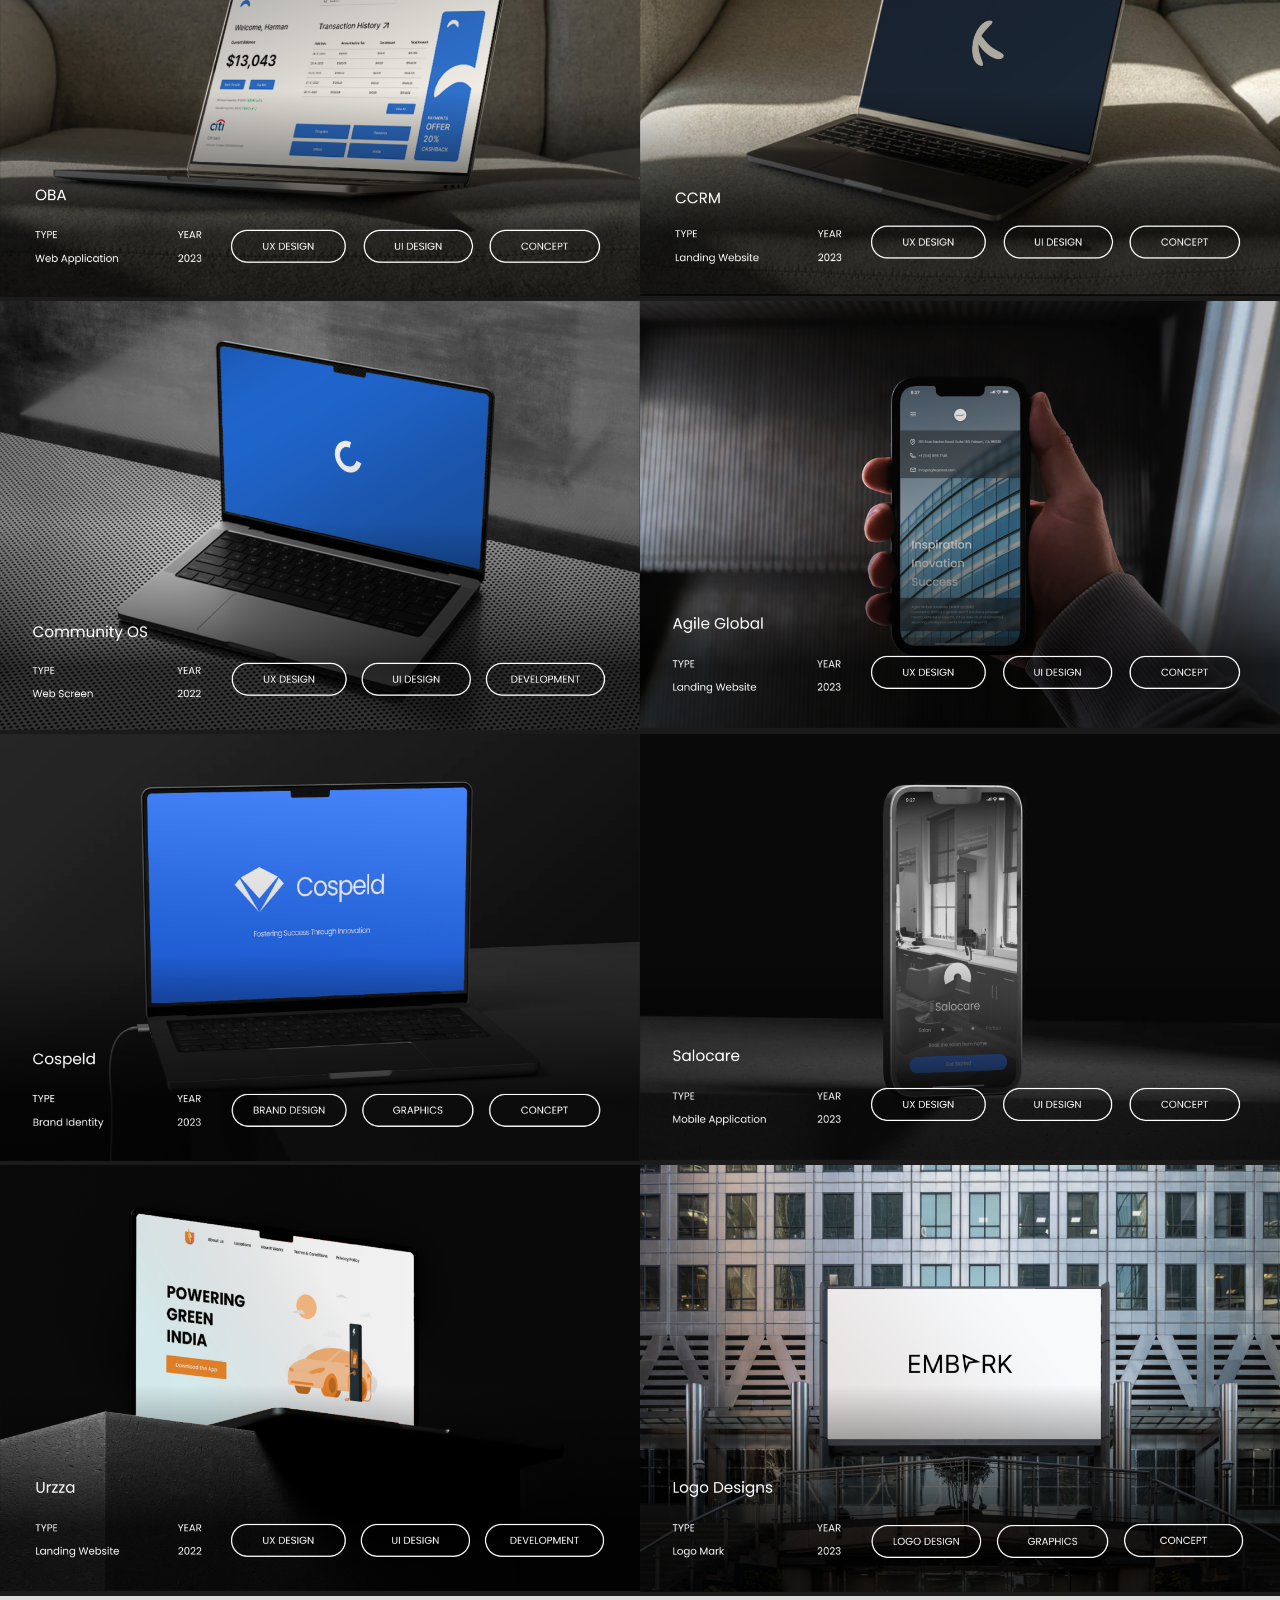
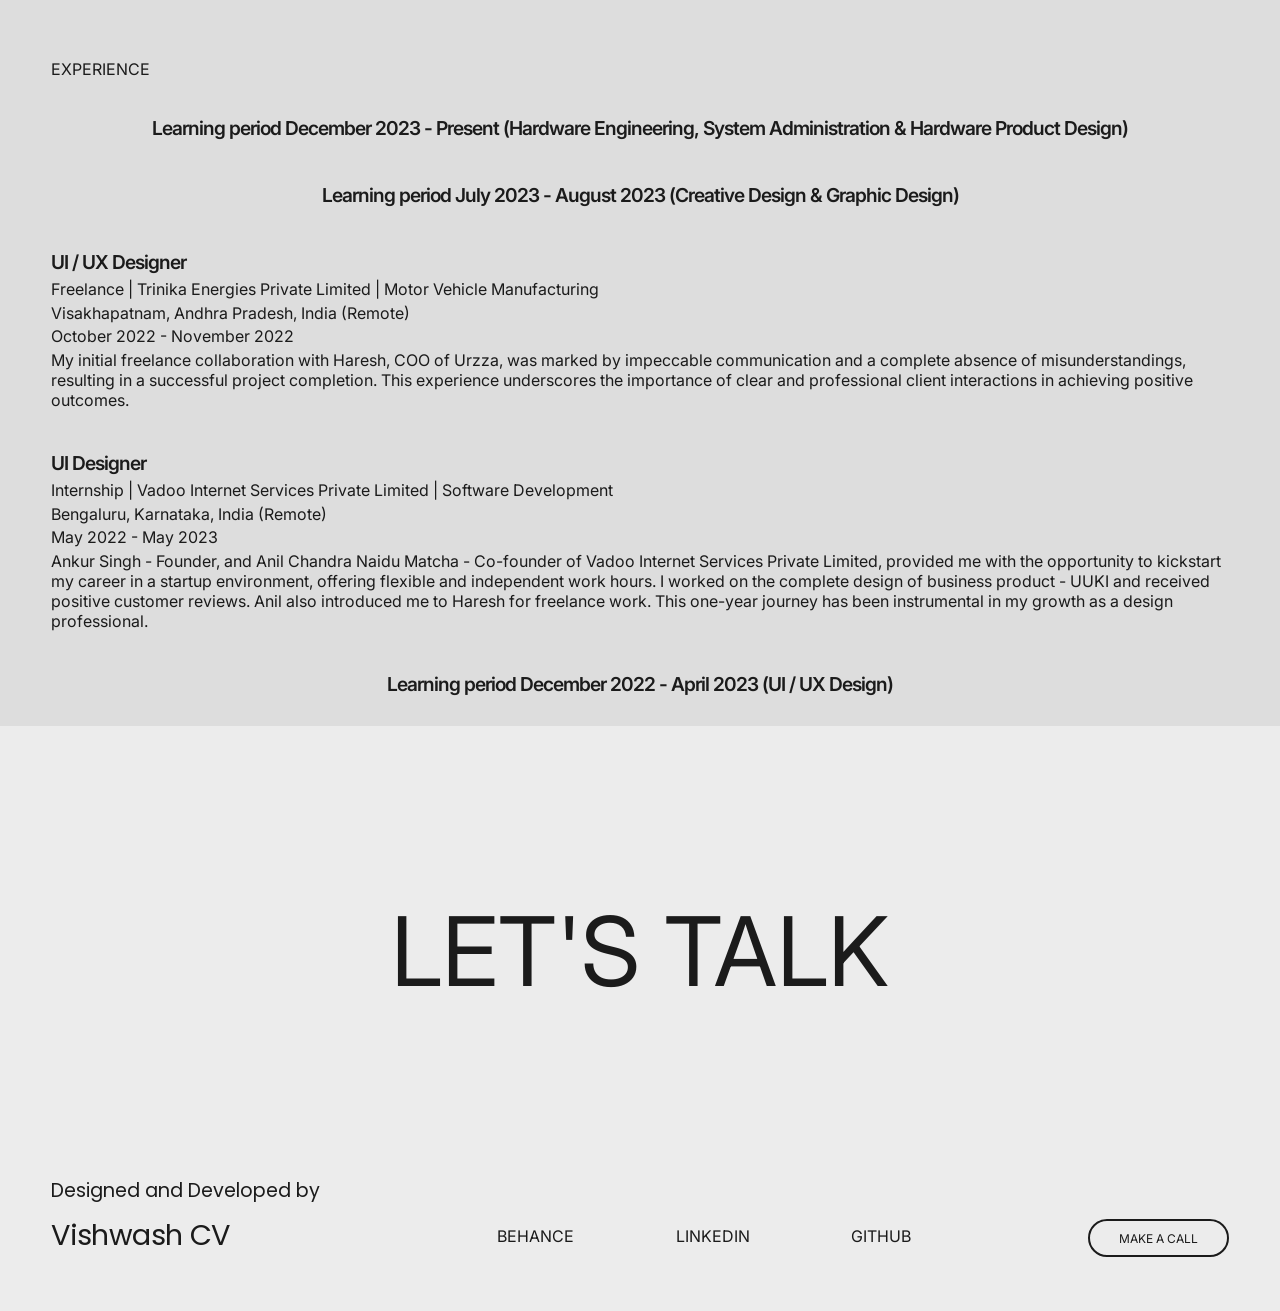
==== commit bacaf9bf: "2024 update 9" ====
--- a/index.html
+++ b/index.html
@@ -84,6 +84,11 @@
                 <img class="creative" src="./creatives/8.png" />
                 <img class="creative" src="./creatives/9.png" />
             </div>
+            <div class="preview-flex">
+                <img class="creative" src="./creatives/10.png" />
+                <img class="creative" src="./creatives/11.png" />
+                <img class="creative" src="./creatives/12.png" />
+            </div>
             <div class="title-creative">Works</div>
             <div class="preview-flex">
                 <a href="./files/seventeen.html"><img class="preview-img" src="./images/18.png" /></a>
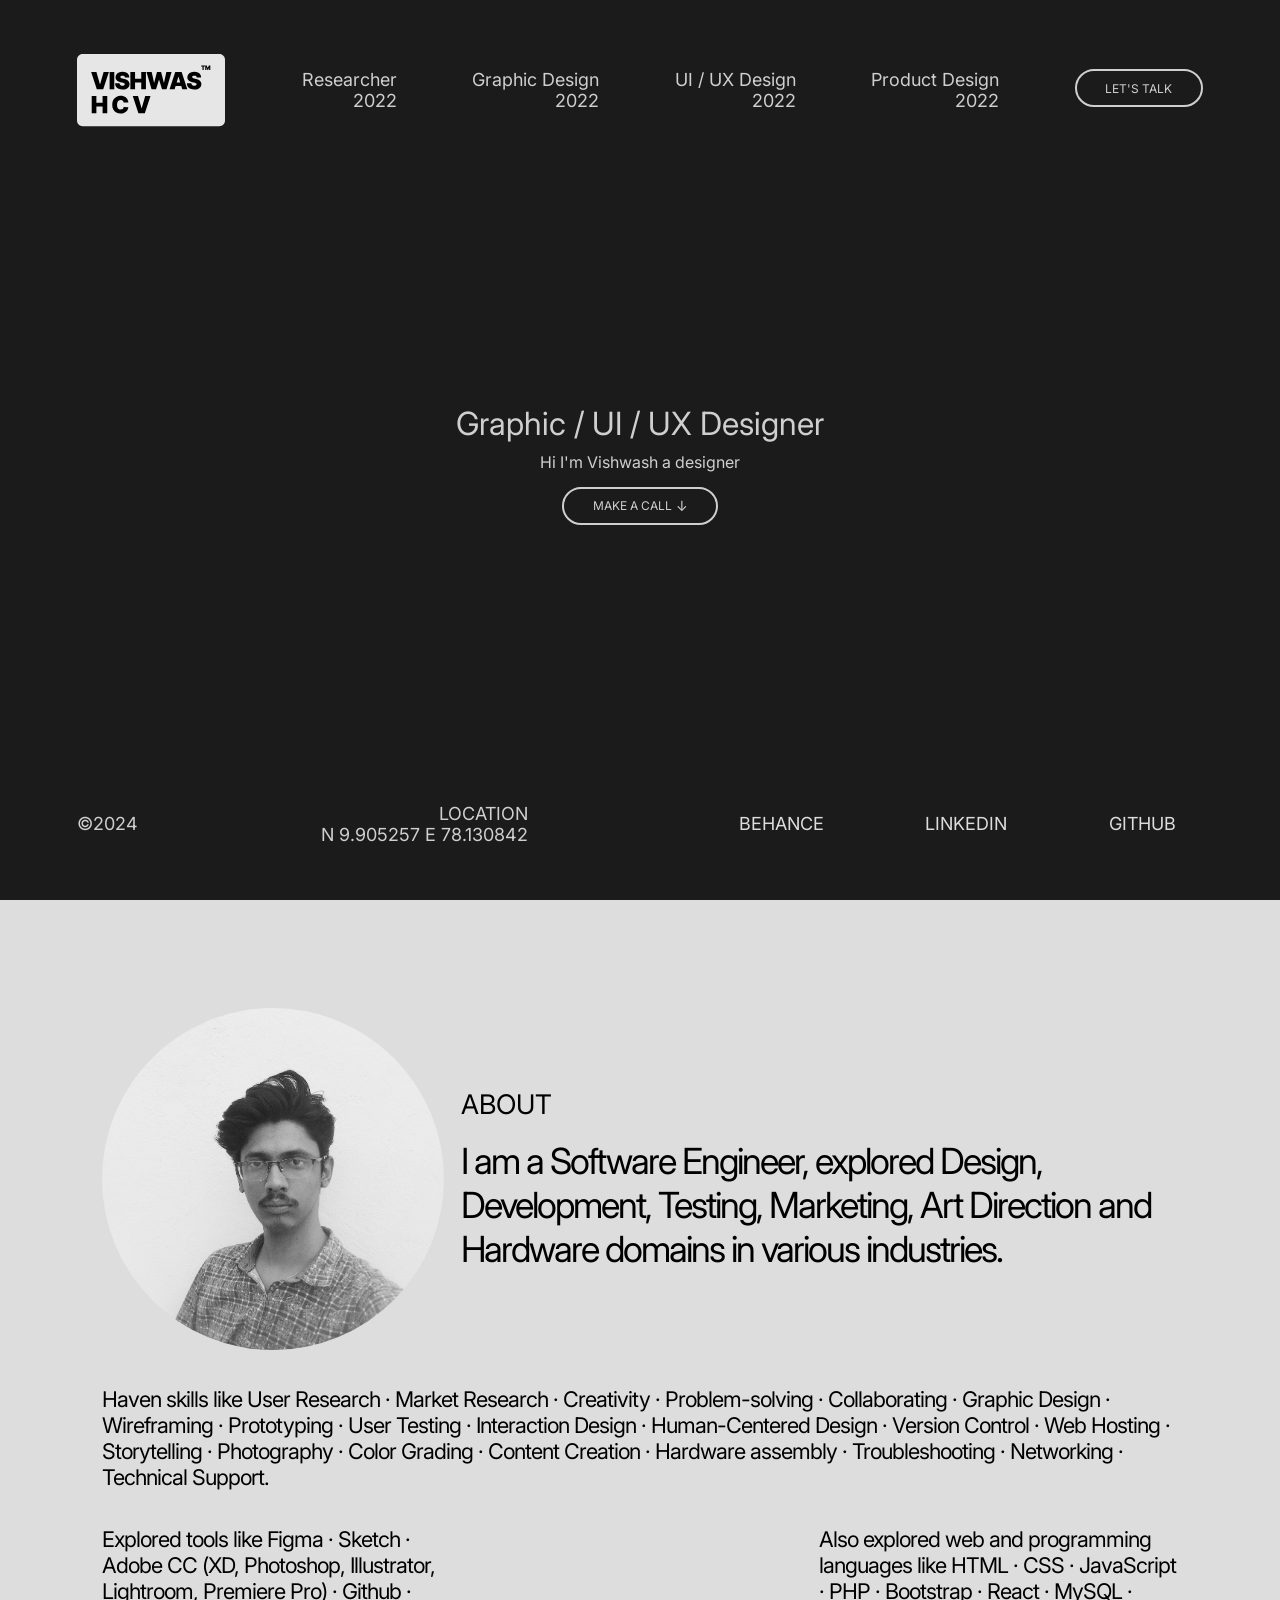
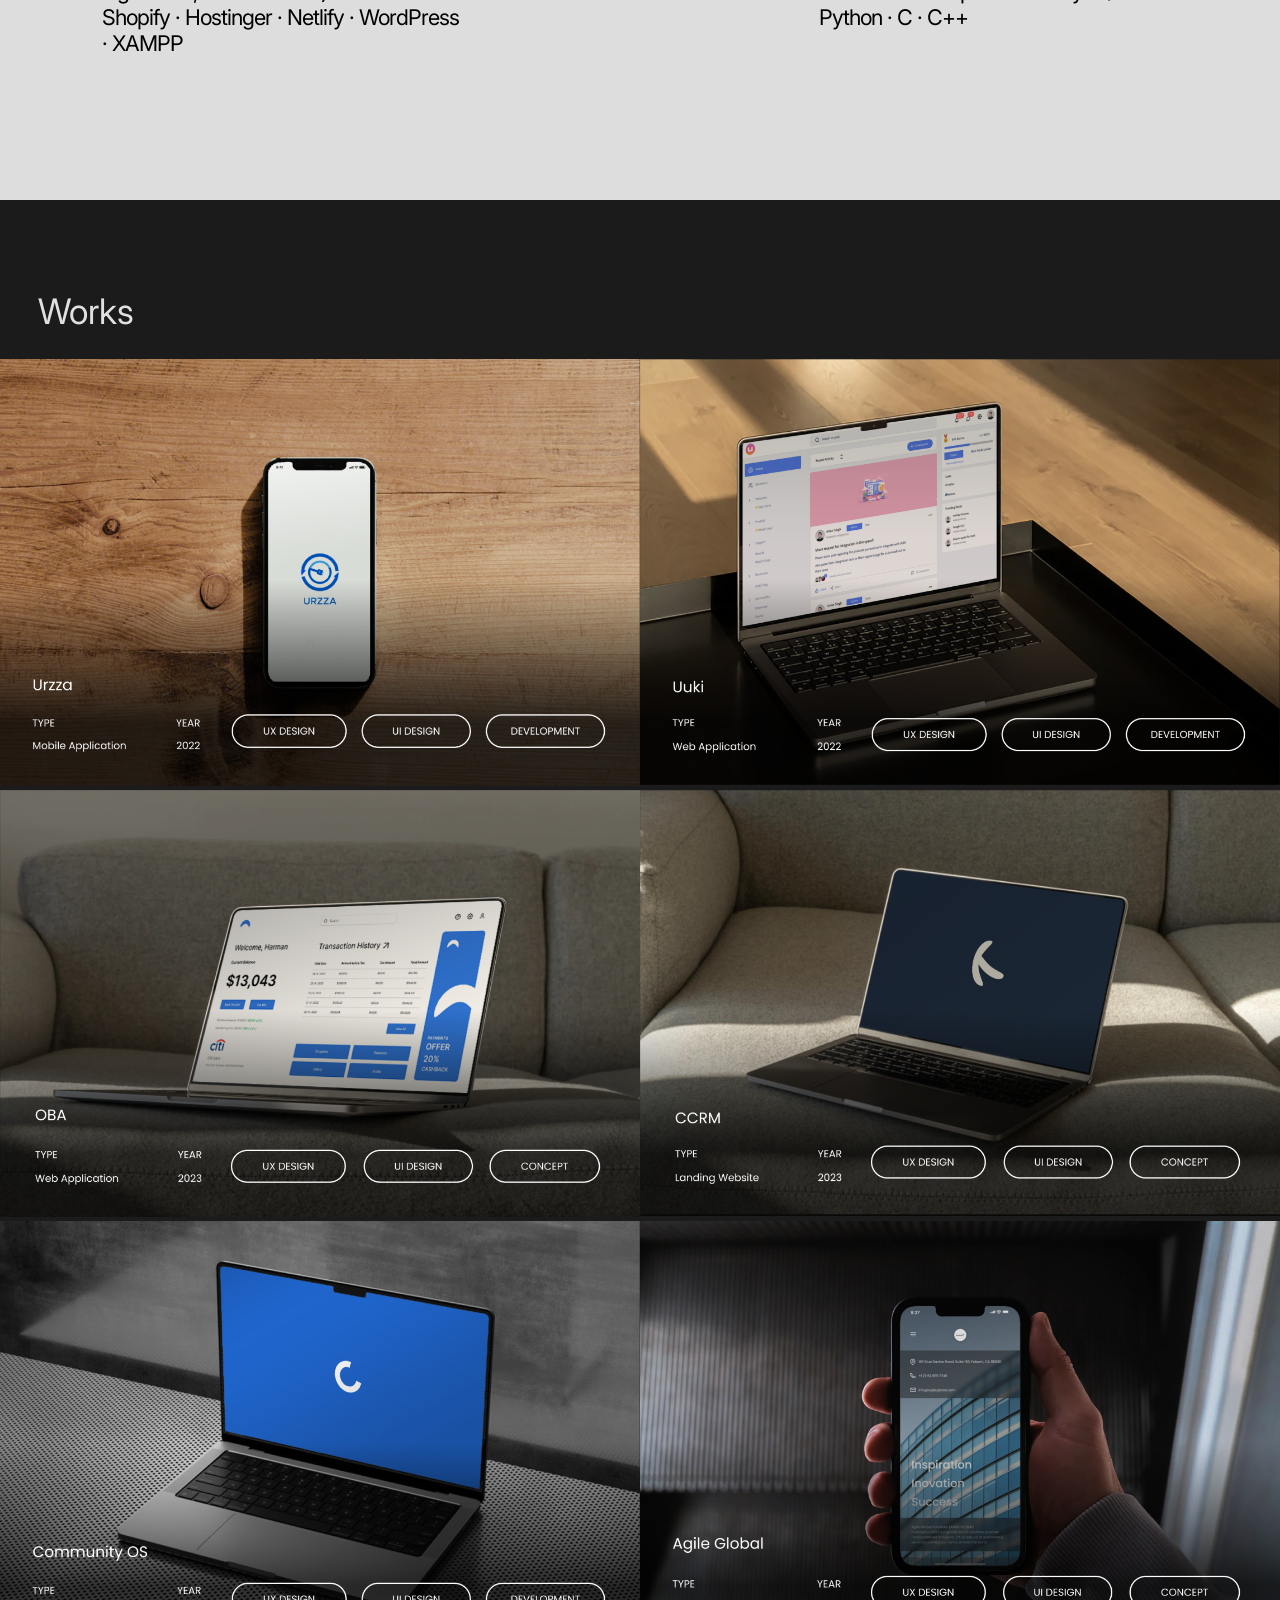
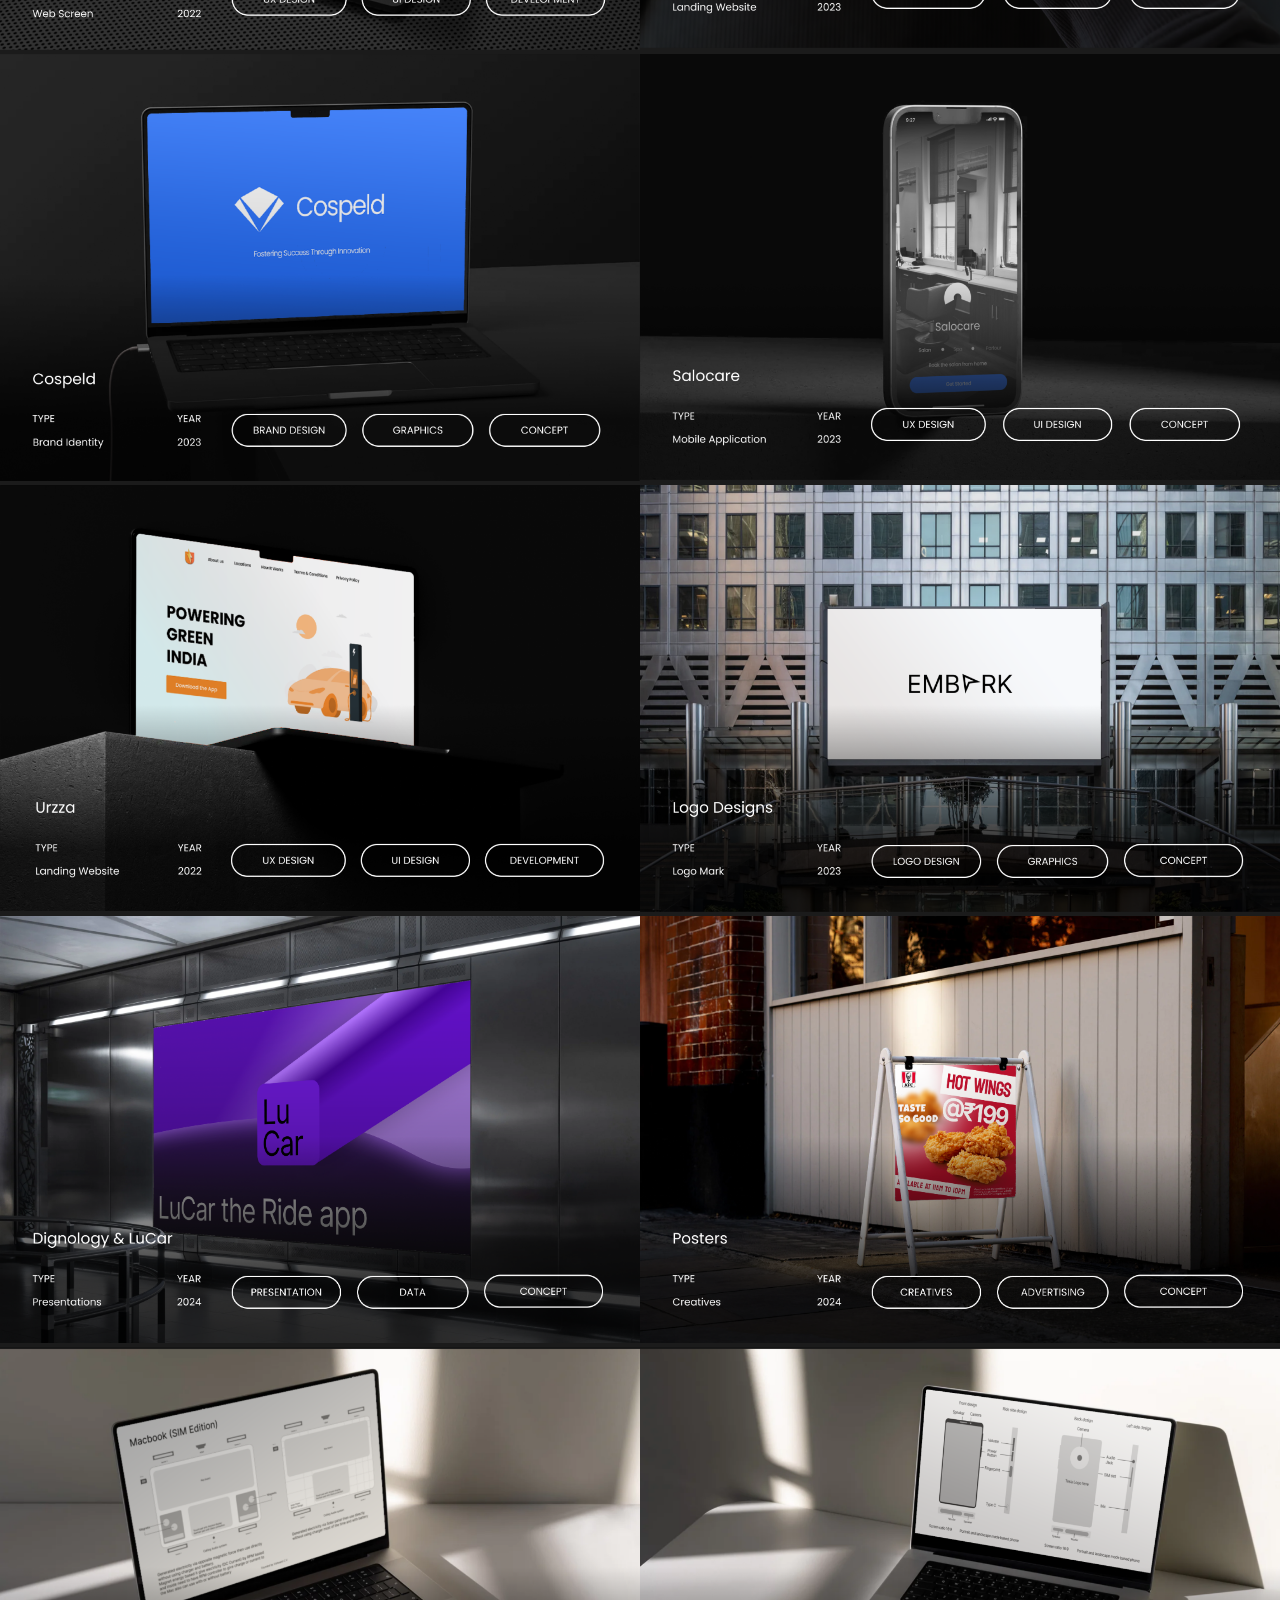
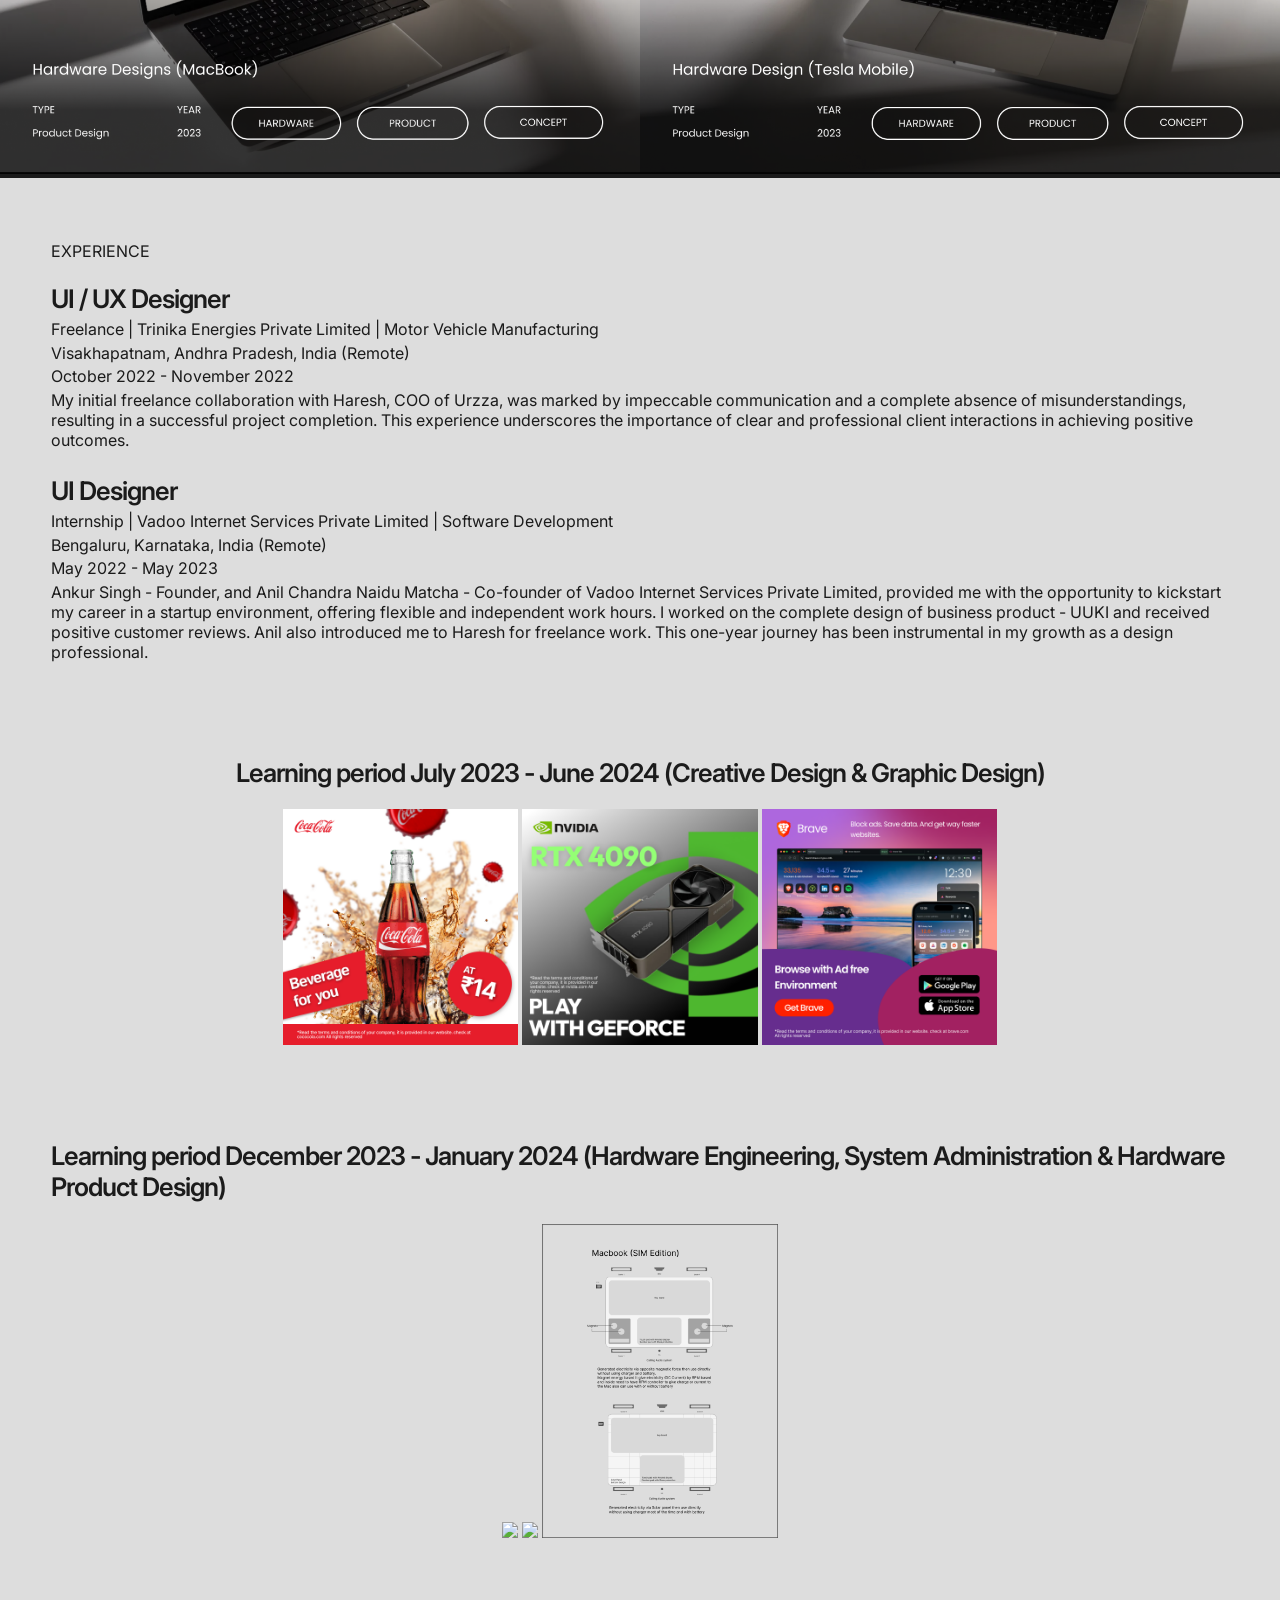
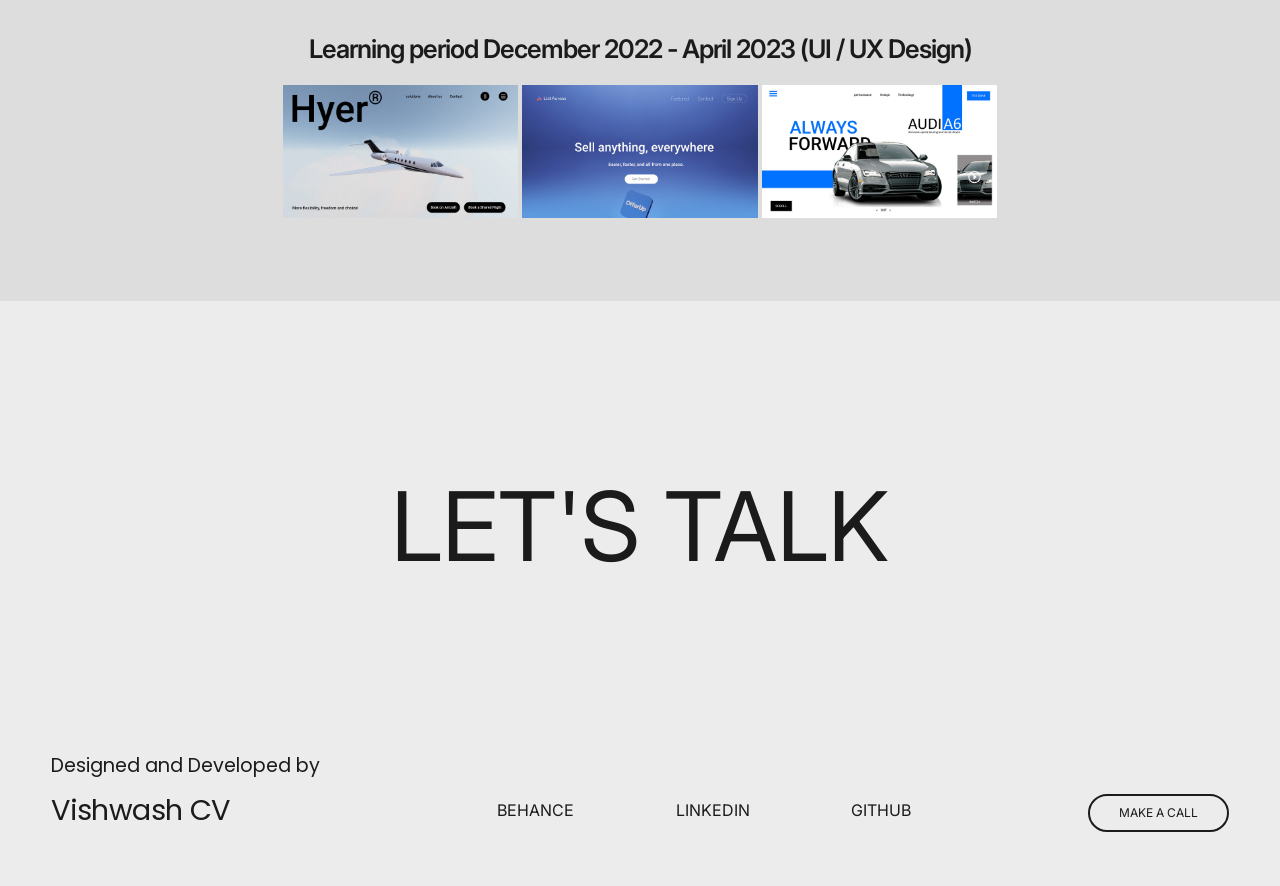
==== commit 6e8e87b9: "PPT & Creative Update" ====
--- a/index.html
+++ b/index.html
@@ -27,16 +27,16 @@
                 </div>
             </nav>
             <div class="center-content">
-                <div class="title">Graphic / UI Designer</div>
+                <div class="title">Graphic / UI / UX Designer</div>
                 <div class="sub-title">Hi I'm Vishwash a designer</div>
                 <a href="tel:+918838541474" class="button hero-button">MAKE A CALL<div class="arrow">↓</div></a>
             </div>
             <nav class="s-nav">
-                <div>©2023</div>
+                <div>©2024</div>
                 <div>LOCATION<br />N 9.905257 E 78.130842</div>
                 <div class="social">
                     <a class="link" href="https://www.behance.net/vishwashcv">BEHANCE</a>
-                    <a class="link" href="https://www.linkedin.com/in/vishwashcv1">LINKEDIN</a>
+                    <a class="link" href="https://www.linkedin.com/in/vishwashcv">LINKEDIN</a>
                     <a class="link" href="https://www.github.com/vishwashcv">GITHUB</a>
                 </div>
             </nav>
@@ -53,9 +53,10 @@
             <div class="profile-sub-about">
                 <div class="line"></div>
                 <div>Haven skills like User Research · Market Research · Creativity · Problem-solving · Collaborating ·
-                    Graphic Design · Wireframing · Prototyping · User Testing · Interaction Design · 
+                    Graphic Design · Wireframing · Prototyping · User Testing · Interaction Design ·
                     Human-Centered Design · Version Control · Web Hosting · Storytelling ·
-                    Photography · Color Grading · Content Creation · Hardware assembly · Troubleshooting · Networking · Technical Support.
+                    Photography · Color Grading · Content Creation · Hardware assembly · Troubleshooting · Networking ·
+                    Technical Support.
                 </div>
                 <div class="line"></div>
             </div>
@@ -68,44 +69,20 @@
             </div>
         </div>
         <div class="section-three" id="ele">
-            <div class="title-creative">Creatives</div>
-            <div class="preview-flex">
-                <img class="creative" src="./creatives/1.png" />
-                <img class="creative" src="./creatives/2.png" />
-                <img class="creative" src="./creatives/3.png" />
-            </div>
-            <div class="preview-flex">
-                <img class="creative" src="./creatives/4.png" />
-                <img class="creative" src="./creatives/5.png" />
-                <img class="creative" src="./creatives/6.png" />
-            </div>
-            <div class="preview-flex">
-                <img class="creative" src="./creatives/7.png" />
-                <img class="creative" src="./creatives/8.png" />
-                <img class="creative" src="./creatives/9.png" />
-            </div>
-            <div class="preview-flex">
-                <img class="creative" src="./creatives/10.png" />
-                <img class="creative" src="./creatives/11.png" />
-                <img class="creative" src="./creatives/12.png" />
-            </div>
+
+
+
             <div class="title-creative">Works</div>
-            <div class="preview-flex">
-                <a href="./files/seventeen.html"><img class="preview-img" src="./images/18.png" /></a>
-                <a href="./files/nineteen.html"><img class="preview-img" src="./images/20.png" /></a>
-            </div>
             <div class="preview-flex">
                 <a href="./files/one.html"><img class="preview-img" src="./images/1.png" /></a>
                 <!-- <a href="./files/two.html"><img class="preview-img" src="./images/2.png" /></a> -->
                 <a href="./files/three.html"><img class="preview-img" src="./images/3.png" /></a>
             </div>
             <div class="preview-flex">
-
                 <a href="./files/five.html"><img class="preview-img" src="./images/5.png" /></a>
                 <a href="./files/four.html"><img class="preview-img" src="./images/4.png" /></a>
             </div>
             <div class="preview-flex">
-
                 <a href="./files/seven.html"><img class="preview-img" src="./images/8.png" /></a>
                 <a href="./files/fifteen.html"><img class="preview-img" src="./images/16.png" /></a>
             </div>
@@ -115,15 +92,24 @@
                 <a href="./files/fourteen.html"><img class="preview-img" src="./images/15.png" /></a>
             </div>
             <div class="preview-flex">
-
                 <a href="./files/nine.html"><img class="preview-img" src="./images/10.png" /></a>
                 <a href="./files/thirteen.html"><img class="preview-img" src="./images/14.png" /></a>
             </div>
+            <div class="preview-flex">
+                <a href="./files/ppt.html"><img class="preview-img" src="./images/21.png" /></a>
+                <a href="./files/creative.html"><img class="preview-img" src="./images/22.png" /></a>
+            </div>
+            <div class="preview-flex">
+                <a href="./files/seventeen.html"><img class="preview-img" src="./images/18.png" /></a>
+                <a href="./files/nineteen.html"><img class="preview-img" src="./images/20.png" /></a>
+            </div>
+
+
             <!-- <div class="preview-flex">
 
              <a href="./files/twelve.html"><img class="preview-img" src="./images/12.png" /></a> 
             </div> -->
-              
+
             <!-- <h2 class="head-title">Skill growth by Resume Design</h2>
 
             <div class="preview-flex width-resume">
@@ -148,56 +134,89 @@
                 </div>
             </div>
         </div> -->
-        <div class="section-four">
-            <div class="experience">EXPERIENCE</div>
-             <div class="space"></div>
-             <div class="big">Learning period December 2023 - Present (Hardware Engineering, System Administration & Hardware Product Design)</div>
-            <div class="space"></div>
-             <div class="big">Learning period July 2023 - August 2023 (Creative Design & Graphic Design)</div>
-            <div class="space"></div>
-            <div>
-                <div class="big">UI / UX Designer</div>
-                <div class="para">Freelance | Trinika Energies Private Limited | Motor Vehicle Manufacturing</div>
-                <div class="para">Visakhapatnam, Andhra Pradesh, India (Remote)</div>
-                <div class="para">October 2022 - November 2022</div>
-                <div class="para grey">My initial freelance collaboration with Haresh, COO of Urzza, was marked by
-                    impeccable communication and a complete absence of misunderstandings, resulting in a successful
-                    project
-                    completion. This experience underscores the importance of clear and professional client interactions
-                    in
-                    achieving positive outcomes.</div>
-            </div>
-            <div class="space"></div>
-            <div>
-                <div class="big">UI Designer</div>
-                <div class="para">Internship | Vadoo Internet Services Private Limited | Software Development</div>
-                <div class="para">Bengaluru, Karnataka, India (Remote)</div>
-                <div class="para">May 2022 - May 2023</div>
-                <div class="para grey">Ankur Singh - Founder, and Anil Chandra Naidu Matcha - Co-founder of Vadoo
-                    Internet Services Private Limited, provided me with the opportunity to kickstart my career in a
-                    startup environment, offering flexible and independent work hours. I worked on the complete design
-                    of business product - UUKI and received positive customer reviews. Anil also introduced me to Haresh
-                    for freelance work. This one-year journey has been instrumental in my growth as a design
-                    professional.</div>
-            </div>
-            <div class="space"></div>
-             <div class="big">Learning period December 2022 - April 2023 (UI / UX Design)</div>
-            <div class="space"></div>
-        </div>
-        <div class="footer">
-            <div id="t-mail" class="footer-lets-talk" href="mailto: vishwashclever@gmail.com">LET'S TALK</div>
-            <div class="footer-bottom">
-                <div class="des">
-                    <div class="role">Designed and Developed by</div>
-                    <div class="name">Vishwash CV</div>
-                </div>
-                <div class="social">
-                    <a class="link-bottom" href="https://www.behance.net/vishwashcv">BEHANCE</a>
-                    <a class="link-bottom" href="https://www.linkedin.com/in/vishwashcv1">LINKEDIN</a>
-                    <a class="link-bottom" href="https://www.github.com/vishwashcv">GITHUB</a>
-                </div>
-                <a href="tel:+918838541474" class="back-to-top button">MAKE A CALL</a>
-            </div>
+
+            <!-- <div class="title-creative">I also do coding, this is my React app</div>
+        <div class="title-creative">Todo and Counter application</div>
+        <center><embed src="https://vishwashcv.github.io/tcapp/" style="width: 80vw; height: 70vh; margin: 40px 40px;" /></center> -->
+
+            <div class="section-four">
+                <div class="experience">EXPERIENCE</div>
+                <div>
+                    <div class="big">UI / UX Designer</div>
+                    <div class="para">Freelance | Trinika Energies Private Limited | Motor Vehicle Manufacturing</div>
+                    <div class="para">Visakhapatnam, Andhra Pradesh, India (Remote)</div>
+                    <div class="para">October 2022 - November 2022</div>
+                    <div class="para grey">My initial freelance collaboration with Haresh, COO of Urzza, was marked by
+                        impeccable communication and a complete absence of misunderstandings, resulting in a successful
+                        project
+                        completion. This experience underscores the importance of clear and professional client
+                        interactions
+                        in
+                        achieving positive outcomes.</div>
+                </div>
+                <div>
+                    <div class="big">UI Designer</div>
+                    <div class="para">Internship | Vadoo Internet Services Private Limited | Software Development</div>
+                    <div class="para">Bengaluru, Karnataka, India (Remote)</div>
+                    <div class="para">May 2022 - May 2023</div>
+                    <div class="para grey">Ankur Singh - Founder, and Anil Chandra Naidu Matcha - Co-founder of Vadoo
+                        Internet Services Private Limited, provided me with the opportunity to kickstart my career in a
+                        startup environment, offering flexible and independent work hours. I worked on the complete
+                        design
+                        of business product - UUKI and received positive customer reviews. Anil also introduced me to
+                        Haresh
+                        for freelance work. This one-year journey has been instrumental in my growth as a design
+                        professional.</div>
+                </div>
+                <div class="space"></div>
+                <div class="big">Learning period July 2023 - June 2024 (Creative Design & Graphic Design)</div>
+
+                <div class="preview-flex">
+                    <center>
+                        <img class="p-creative" src="./creatives/10.png" />
+                        <img class="p-creative" src="./creatives/3.png" />
+                        <img class="p-creative" src="./creatives/4.png" />
+                    </center>
+                </div>
+
+
+                <div class="space"></div>
+                <div class="big">Learning period December 2023 - January 2024 (Hardware Engineering, System
+                    Administration & Hardware Product Design)</div>
+                <div class="preview-flex">
+                    <center>
+                        <img class="p-creative" src="./Hardware/1.png" />
+                        <img class="p-creative" src="./Hardware/2.png" />
+                        <img class="p-creative" src="./Hardware/3.png" />
+                    </center>
+                </div>
+
+                <div class="space"></div>
+                <div class="big">Learning period December 2022 - April 2023 (UI / UX Design)</div>
+                <div class="preview-flex">
+                    <center>
+                        <img class="p-creative" src="./UI/1.jpg" />
+                        <img class="p-creative" src="./UI/2.jpg" />
+                        <img class="p-creative" src="./UI/3.jpg" />
+                    </center>
+                </div>
+                <div class="space"></div>
+            </div>
+            <div class="footer">
+                <div id="t-mail" class="footer-lets-talk" href="mailto: vishwashclever@gmail.com">LET'S TALK</div>
+                <div class="footer-bottom">
+                    <div class="des">
+                        <div class="role">Designed and Developed by</div>
+                        <div class="name">Vishwash CV</div>
+                    </div>
+                    <div class="social">
+                        <a class="link-bottom" href="https://www.behance.net/vishwashcv">BEHANCE</a>
+                        <a class="link-bottom" href="https://www.linkedin.com/in/vishwashcv1">LINKEDIN</a>
+                        <a class="link-bottom" href="https://www.github.com/vishwashcv">GITHUB</a>
+                    </div>
+                    <a href="tel:+918838541474" class="back-to-top button">MAKE A CALL</a>
+                </div>
     </main>
 </body>
-</html>
+
+</html>
--- a/style.css
+++ b/style.css
@@ -22,7 +22,7 @@
     width: 80%;
 }
 
-.title-creative{
+.title-creative {
     font-size: 220%;
     color: rgb(224, 224, 224);
     margin: 10vh 3vw 3vh;
@@ -132,6 +132,16 @@
     font-size: 18px;
 }
 
+.title-of-coding {
+    display: flex;
+    justify-content: center;
+    align-items: center;
+    padding: 40px 80px;
+    font-size: 200%;
+    color: white;
+}
+
+
 
 .social {
     display: flex;
@@ -237,7 +247,7 @@
     background-color: rgb(27, 27, 27);
 }
 
-.h-title{
+.h-title {
     margin: 30px 10px 10px 10px;
     color: rgb(221, 221, 221);
     background-color: rgb(27, 27, 27);
@@ -280,7 +290,7 @@
     flex-direction: row;
 }
 
-.width-resume{
+.width-resume {
     width: 96vw;
     padding: 0 2vw;
 }
@@ -291,7 +301,7 @@
     justify-content: space-between;
 }
 
-.resume-3{
+.resume-3 {
     margin-right: 10px;
 }
 
@@ -306,7 +316,7 @@
     flex-direction: column;
     gap: 16px;
     color: rgb(27, 27, 27);
-    background-color: rgb(221, 221, 221) ;
+    background-color: rgb(221, 221, 221);
 }
 
 .footer {
@@ -334,7 +344,7 @@
 }
 
 .big {
-    font-size: 1.2rem;
+    font-size: 1.6rem;
     font-weight: 600;
     margin: 0.6vh auto;
     letter-spacing: -1px;
@@ -388,18 +398,34 @@
 }
 
 
-.creative{
+.creative {
     width: 33%;
 }
 
+.full-img {
+    width: 100%;
+}
+
+.p-creative {
+    width: 20%;
+}
+
+.space {
+    margin: 3vh auto;
+}
 
 @media only screen and (max-width: 960px) {
+
+    .p-creative {
+        width: 40%;
+    }
+
     .section {
         padding: 4vh 8vw;
         height: 100dvh;
     }
 
-    .creative{
+    .creative {
         width: 100%;
     }
 
@@ -568,11 +594,11 @@
         padding: 0;
     }
 
-    .resume-3{
+    .resume-3 {
         margin-right: 0;
     }
 
-    .width-resume{
+    .width-resume {
         padding: 0;
     }
 
@@ -596,4 +622,4 @@
     .footer-lets-talk {
         font-size: 2.6rem;
     }
-}
+}
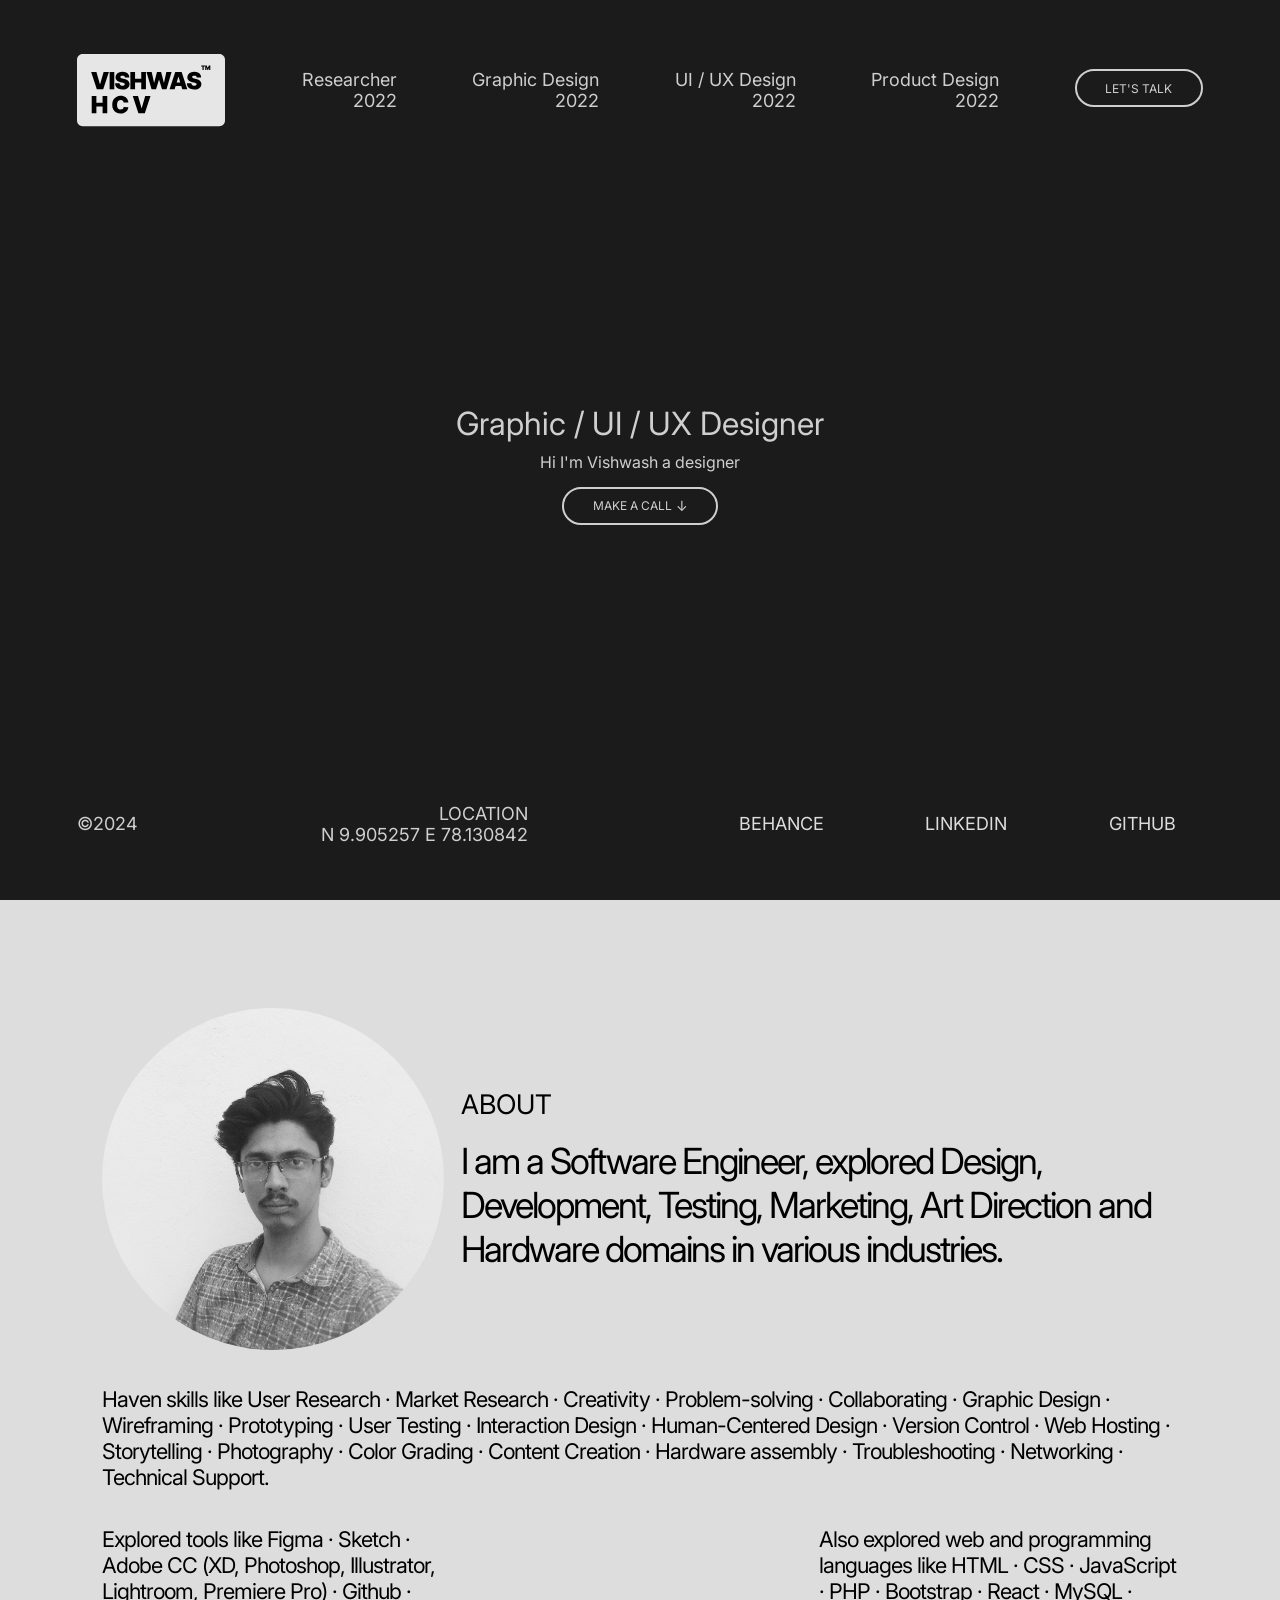
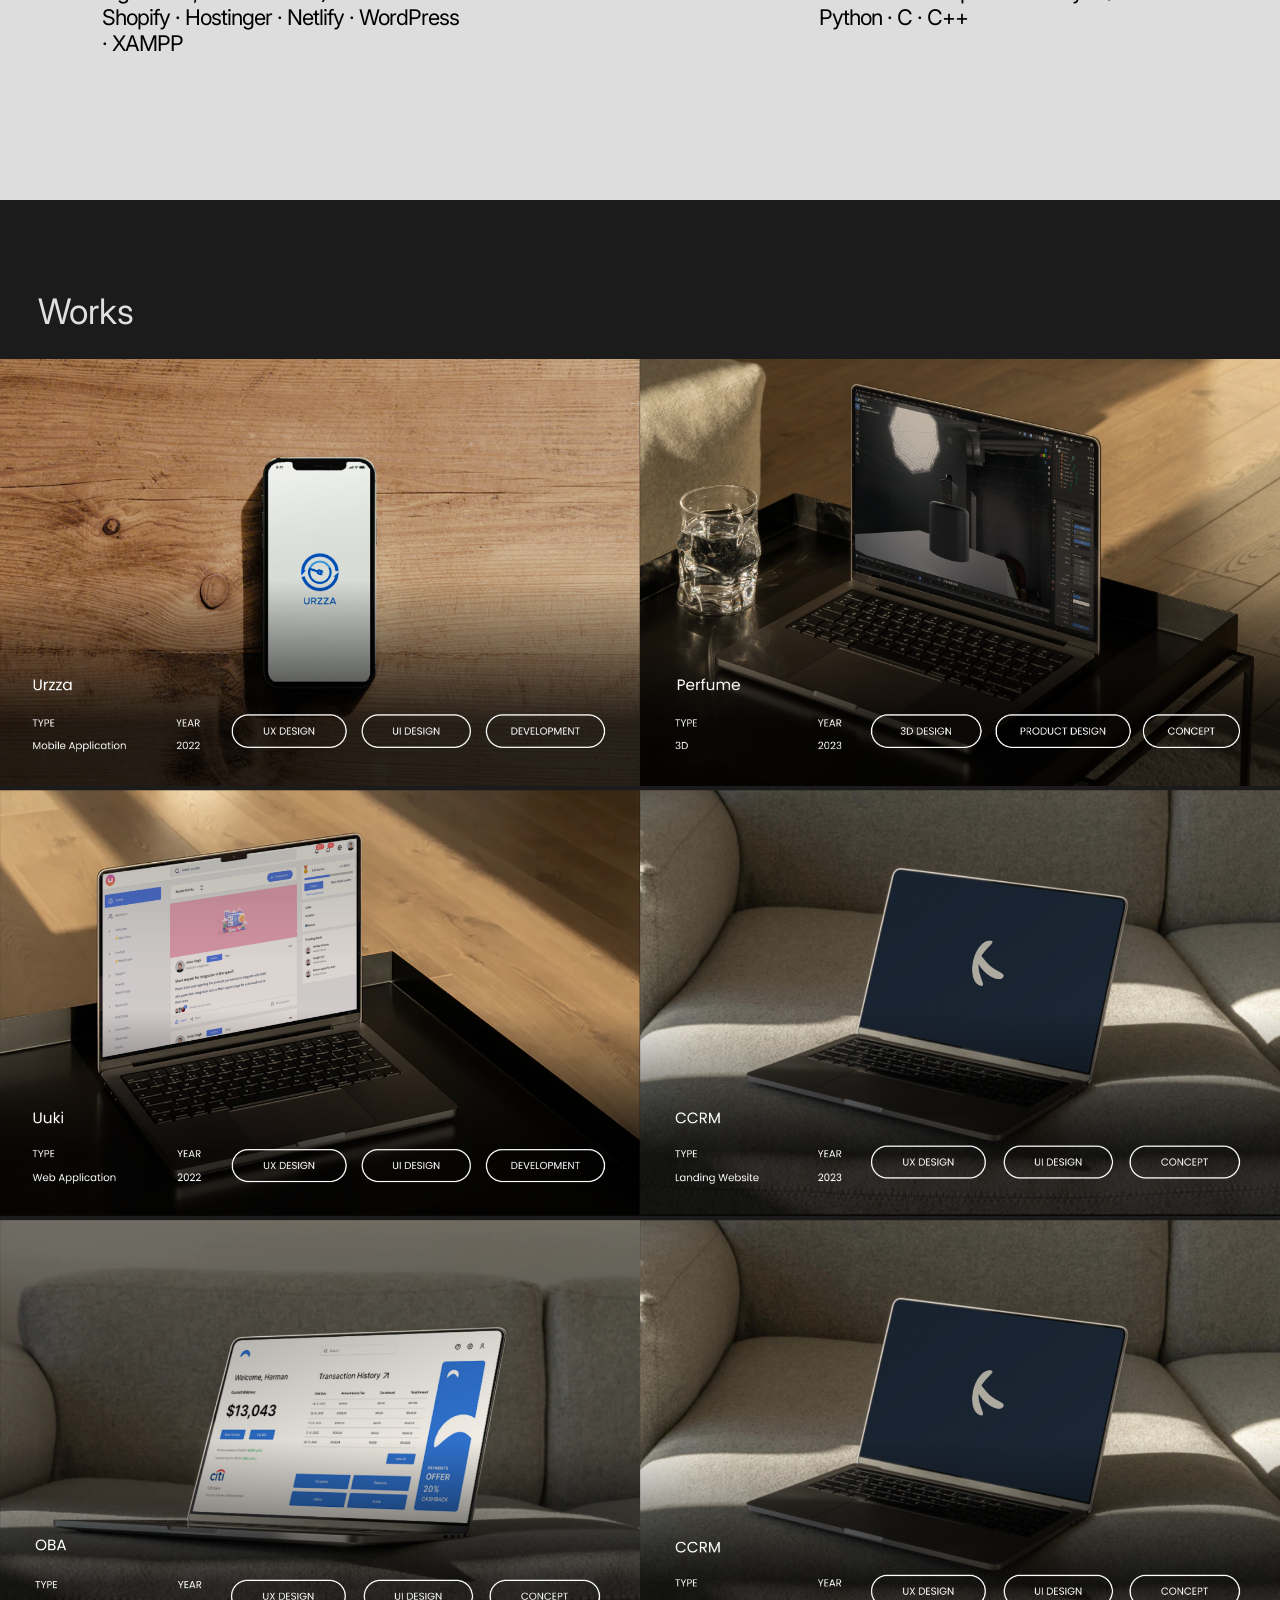
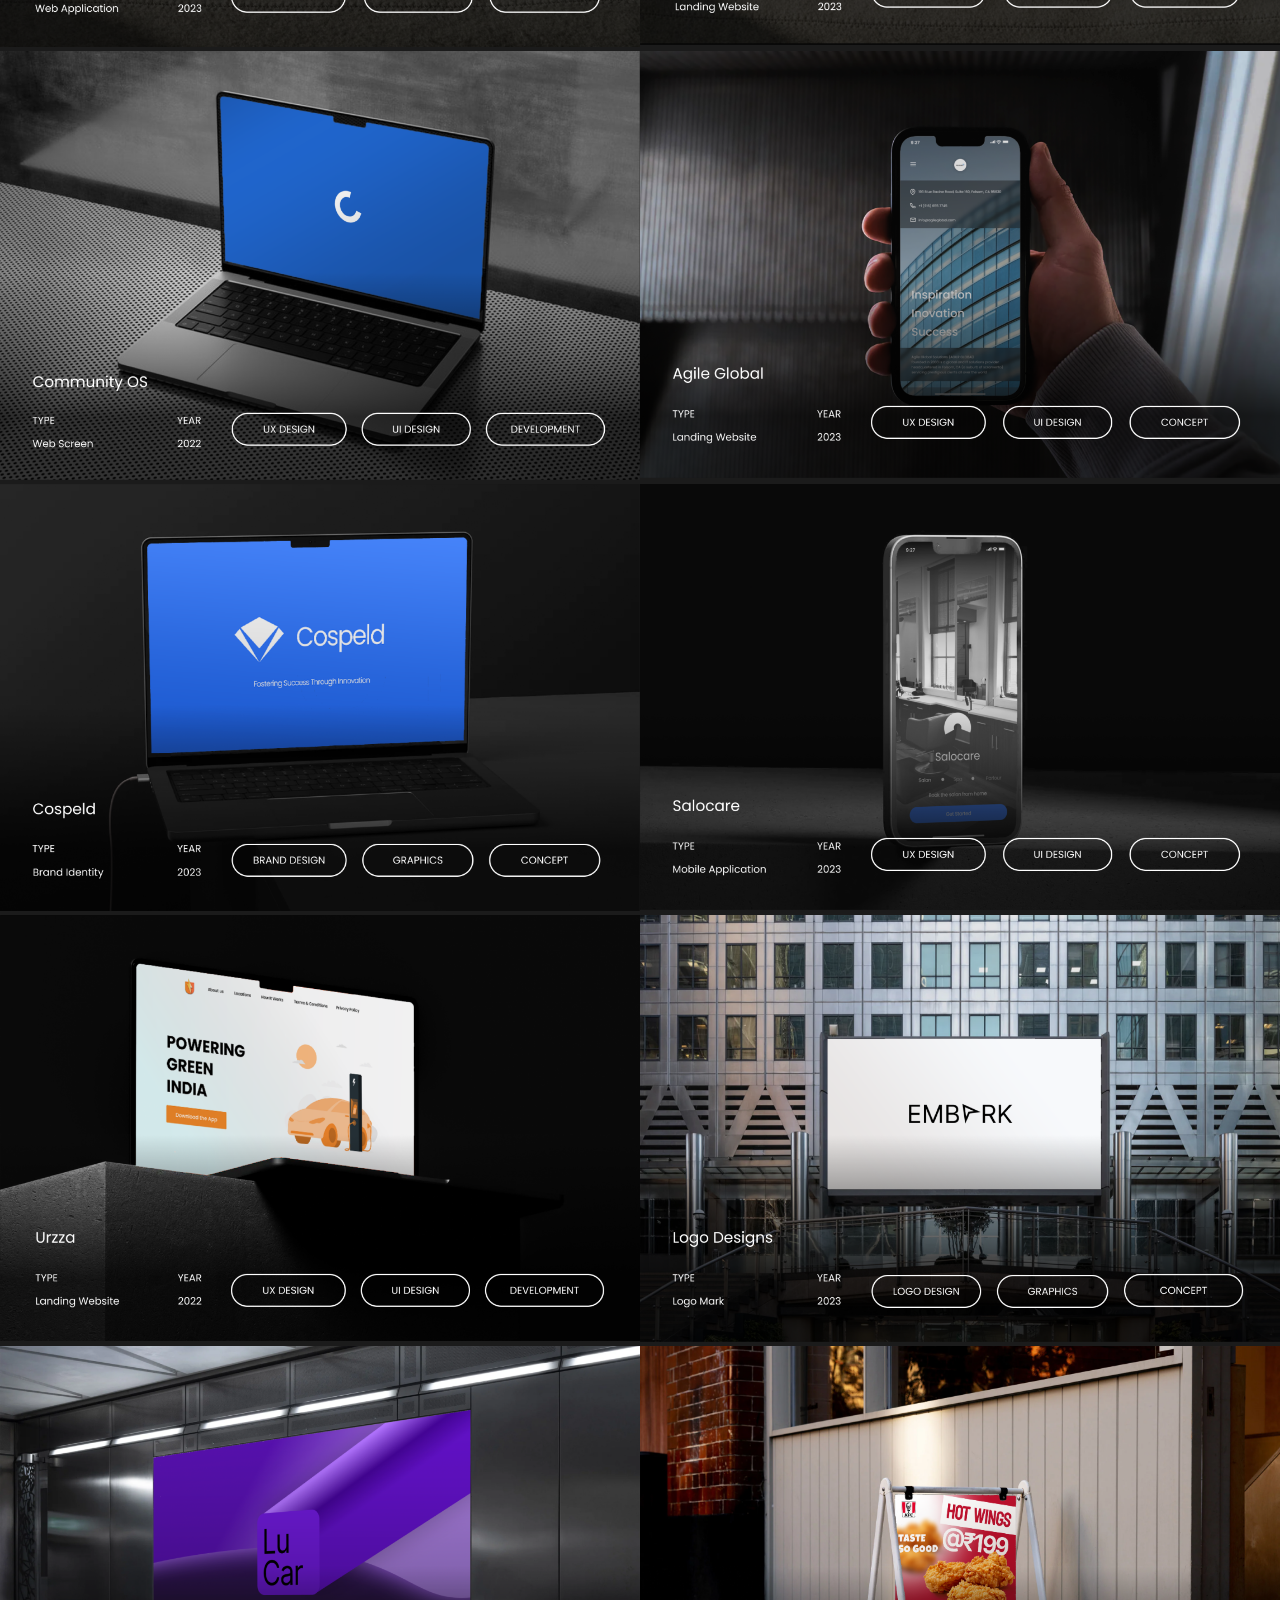
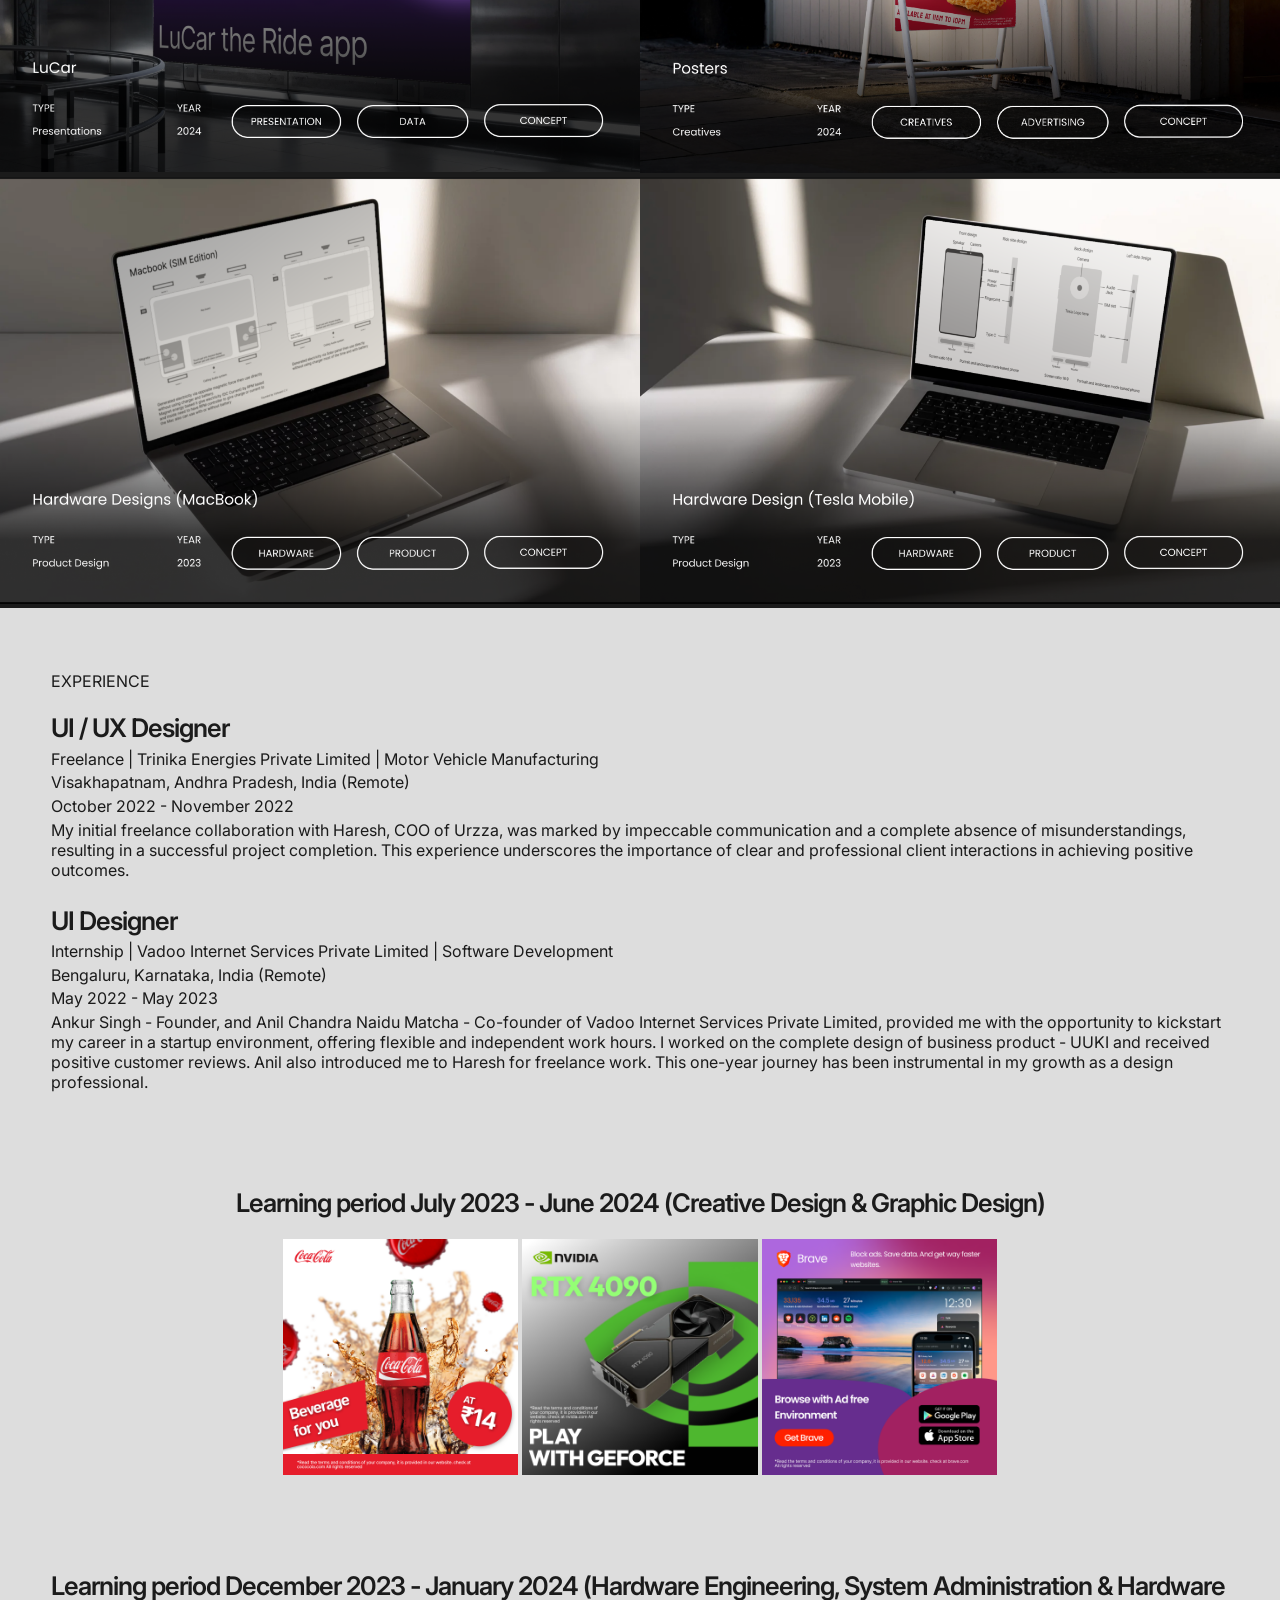
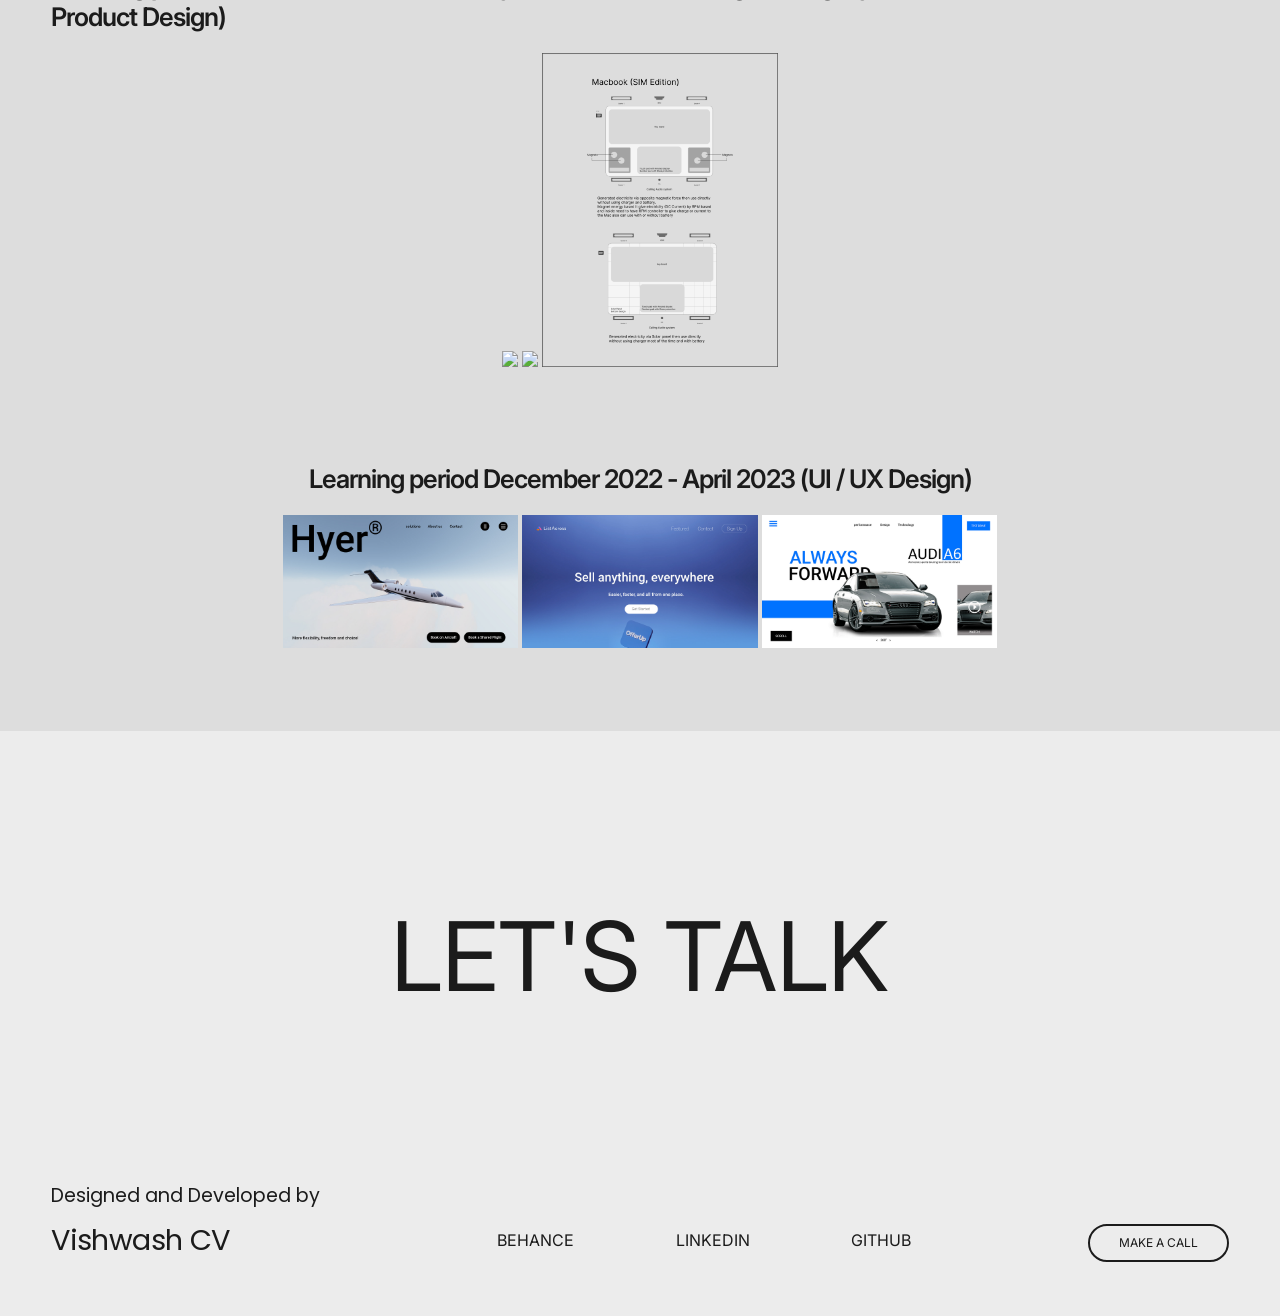
==== commit 6f7a44f5: "3d" ====
--- a/index.html
+++ b/index.html
@@ -75,8 +75,11 @@
             <div class="title-creative">Works</div>
             <div class="preview-flex">
                 <a href="./files/one.html"><img class="preview-img" src="./images/1.png" /></a>
-                <!-- <a href="./files/two.html"><img class="preview-img" src="./images/2.png" /></a> -->
+                <a href="./files/3d.html"><img class="preview-img" src="./images/3d.png" /></a>
+            </div>
+            <div class="preview-flex">
                 <a href="./files/three.html"><img class="preview-img" src="./images/3.png" /></a>
+                <a href="./files/four.html"><img class="preview-img" src="./images/4.png" /></a>
             </div>
             <div class="preview-flex">
                 <a href="./files/five.html"><img class="preview-img" src="./images/5.png" /></a>
@@ -87,7 +90,6 @@
                 <a href="./files/fifteen.html"><img class="preview-img" src="./images/16.png" /></a>
             </div>
             <div class="preview-flex">
-
                 <a href="./files/six.html"><img class="preview-img" src="./images/7.png" /></a>
                 <a href="./files/fourteen.html"><img class="preview-img" src="./images/15.png" /></a>
             </div>
--- a/style.css
+++ b/style.css
@@ -417,7 +417,7 @@
 @media only screen and (max-width: 960px) {
 
     .p-creative {
-        width: 40%;
+        max-width: 40%;
     }
 
     .section {
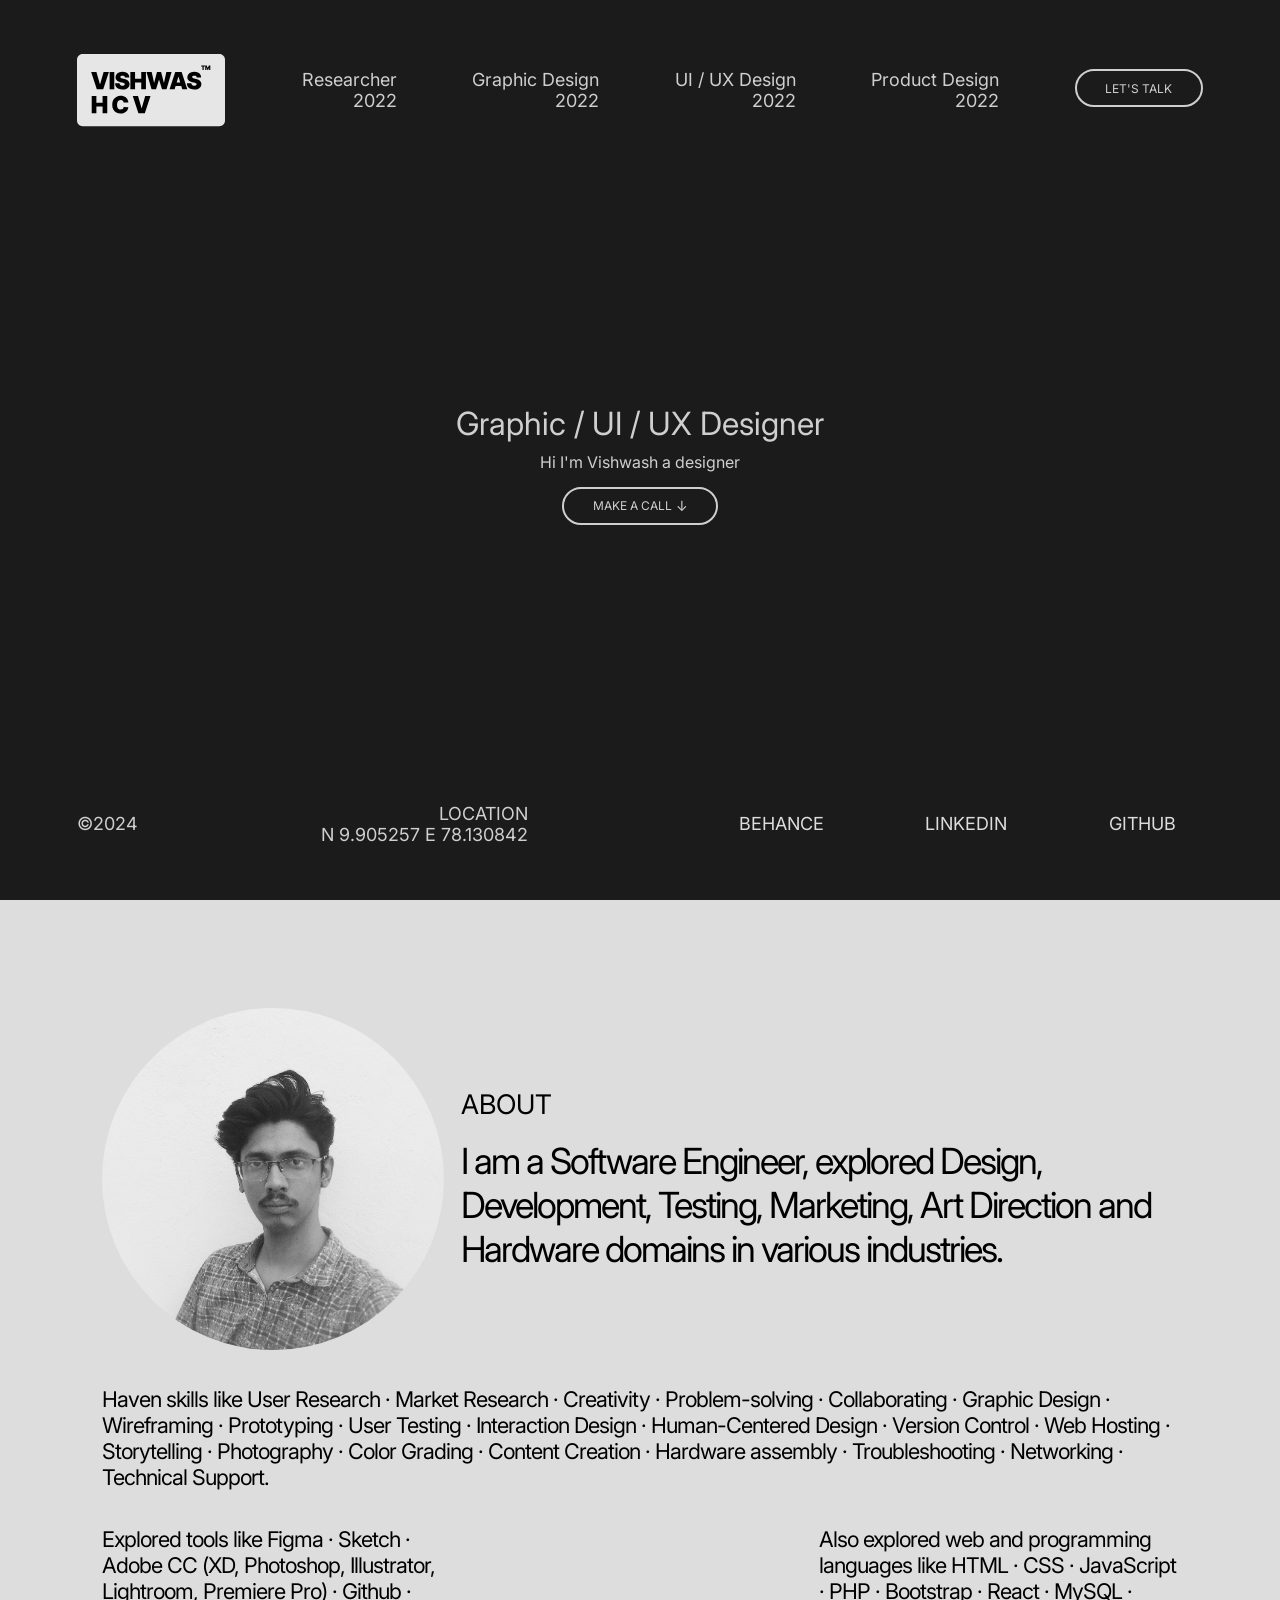
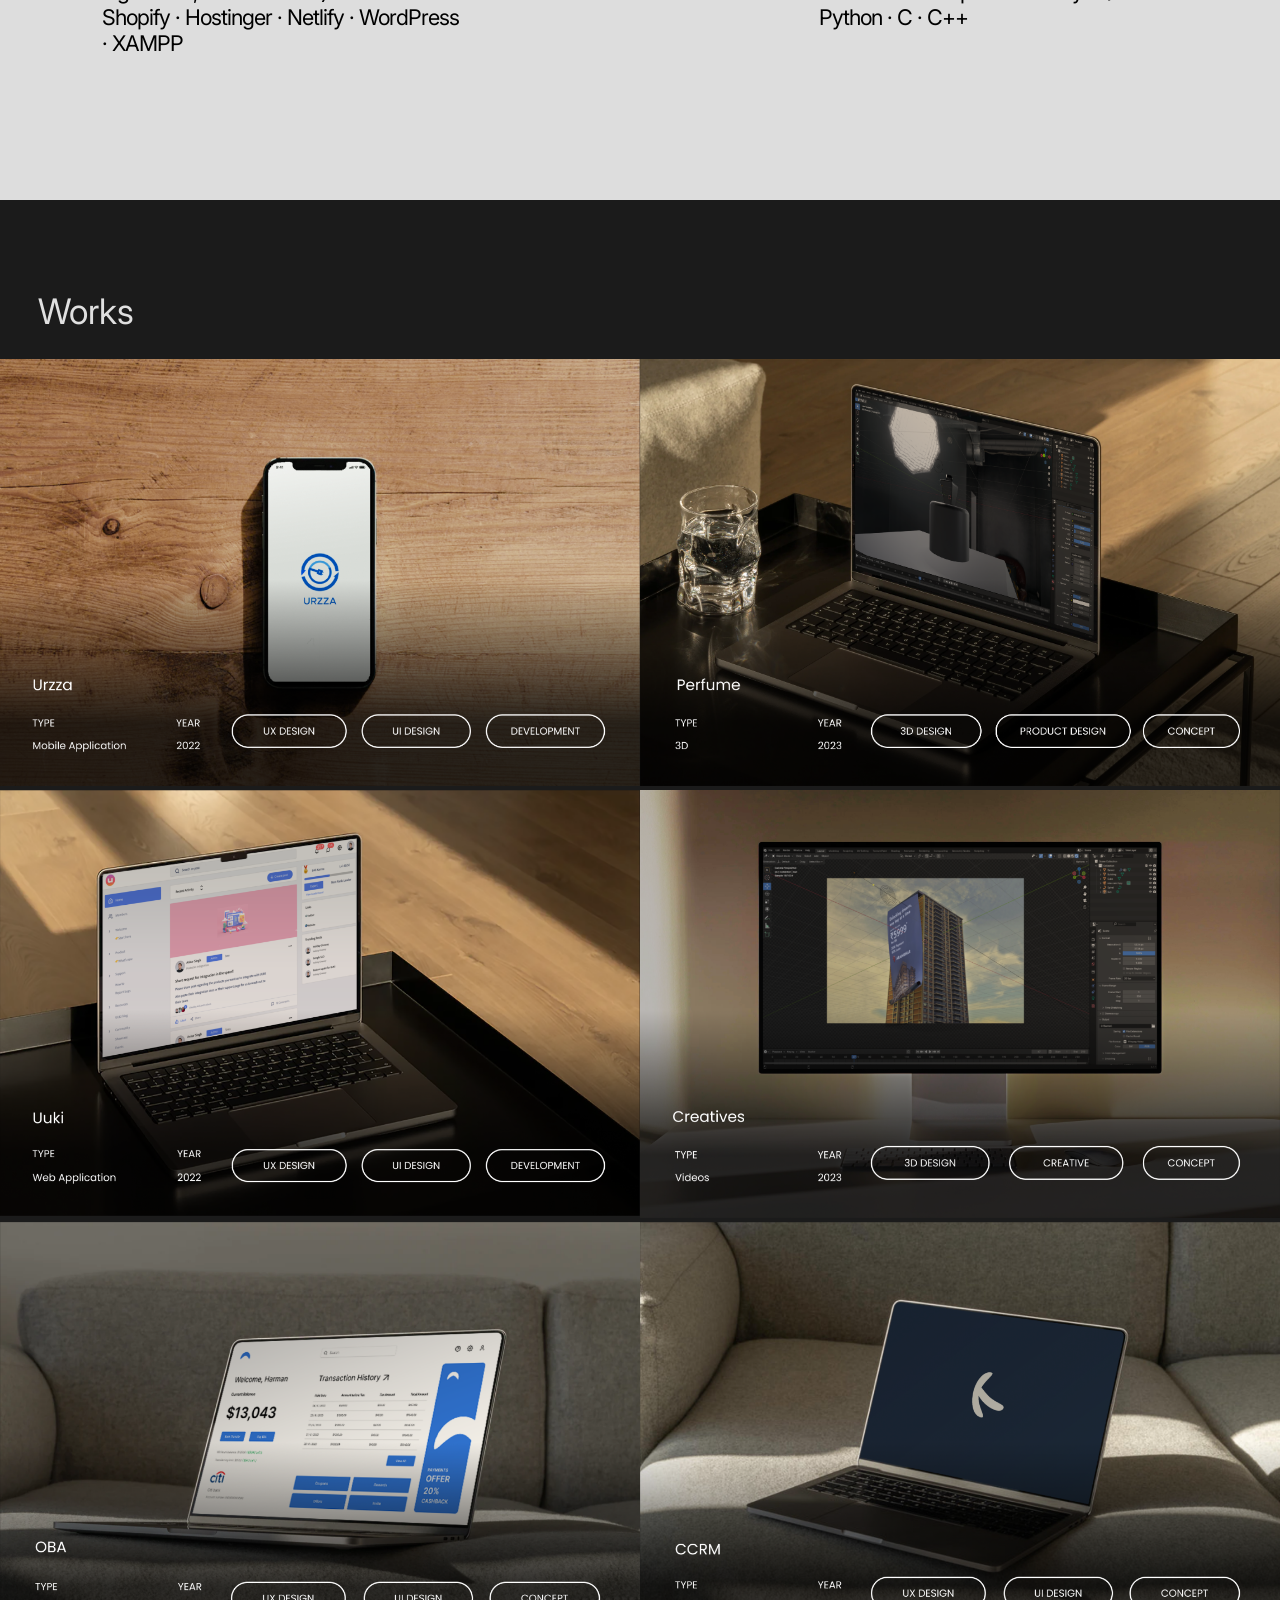
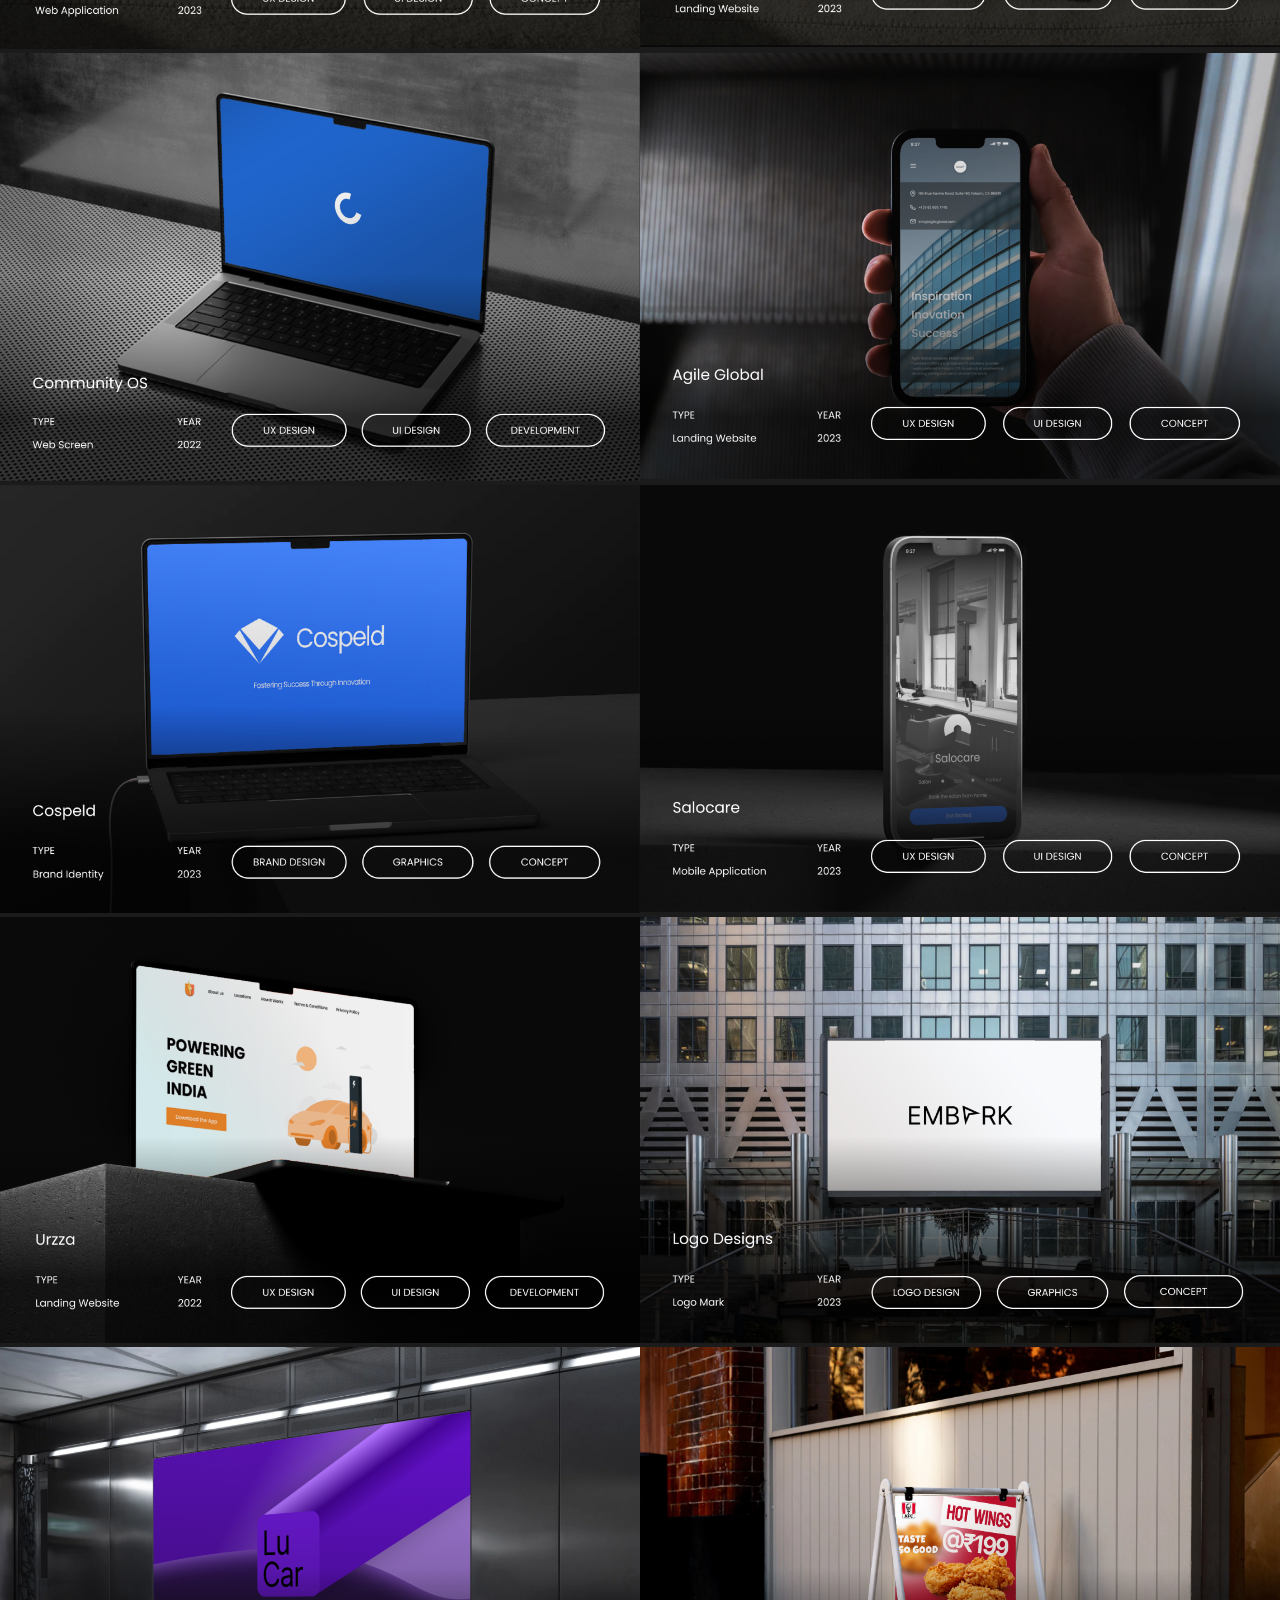
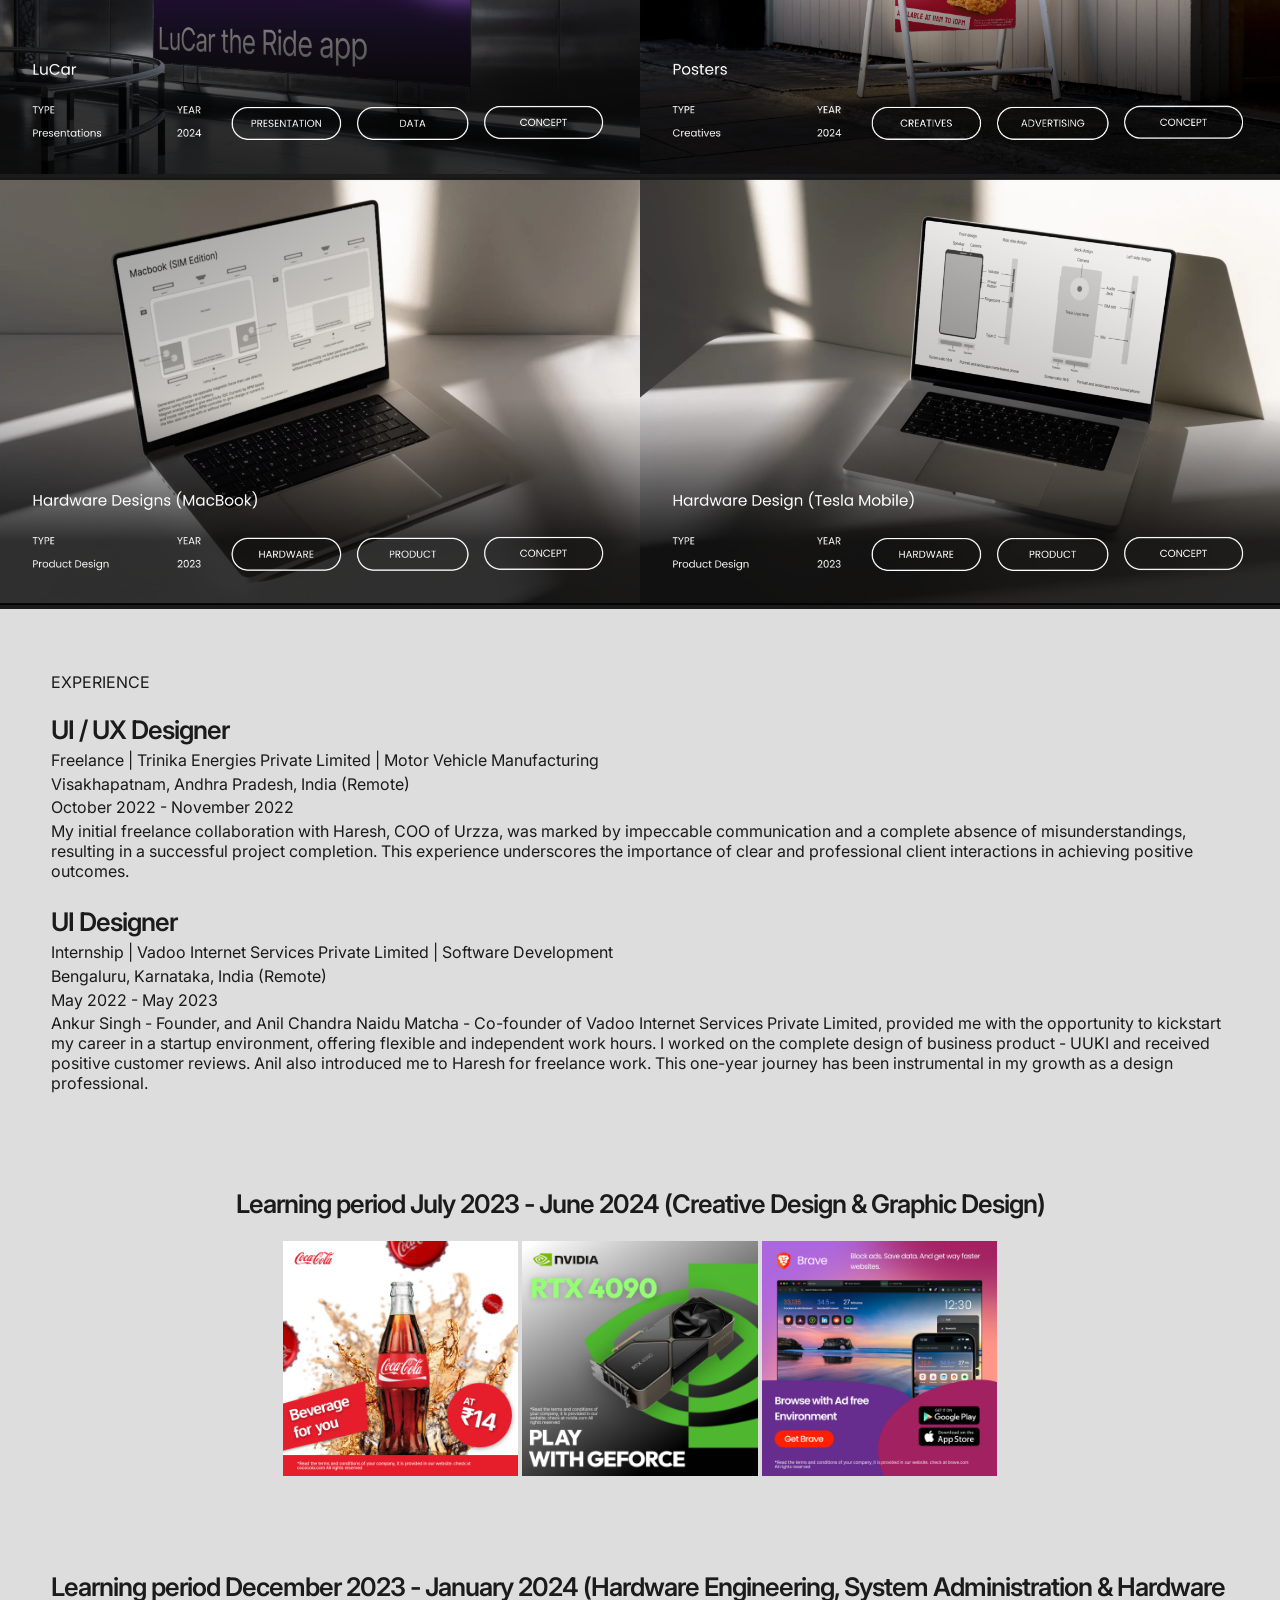
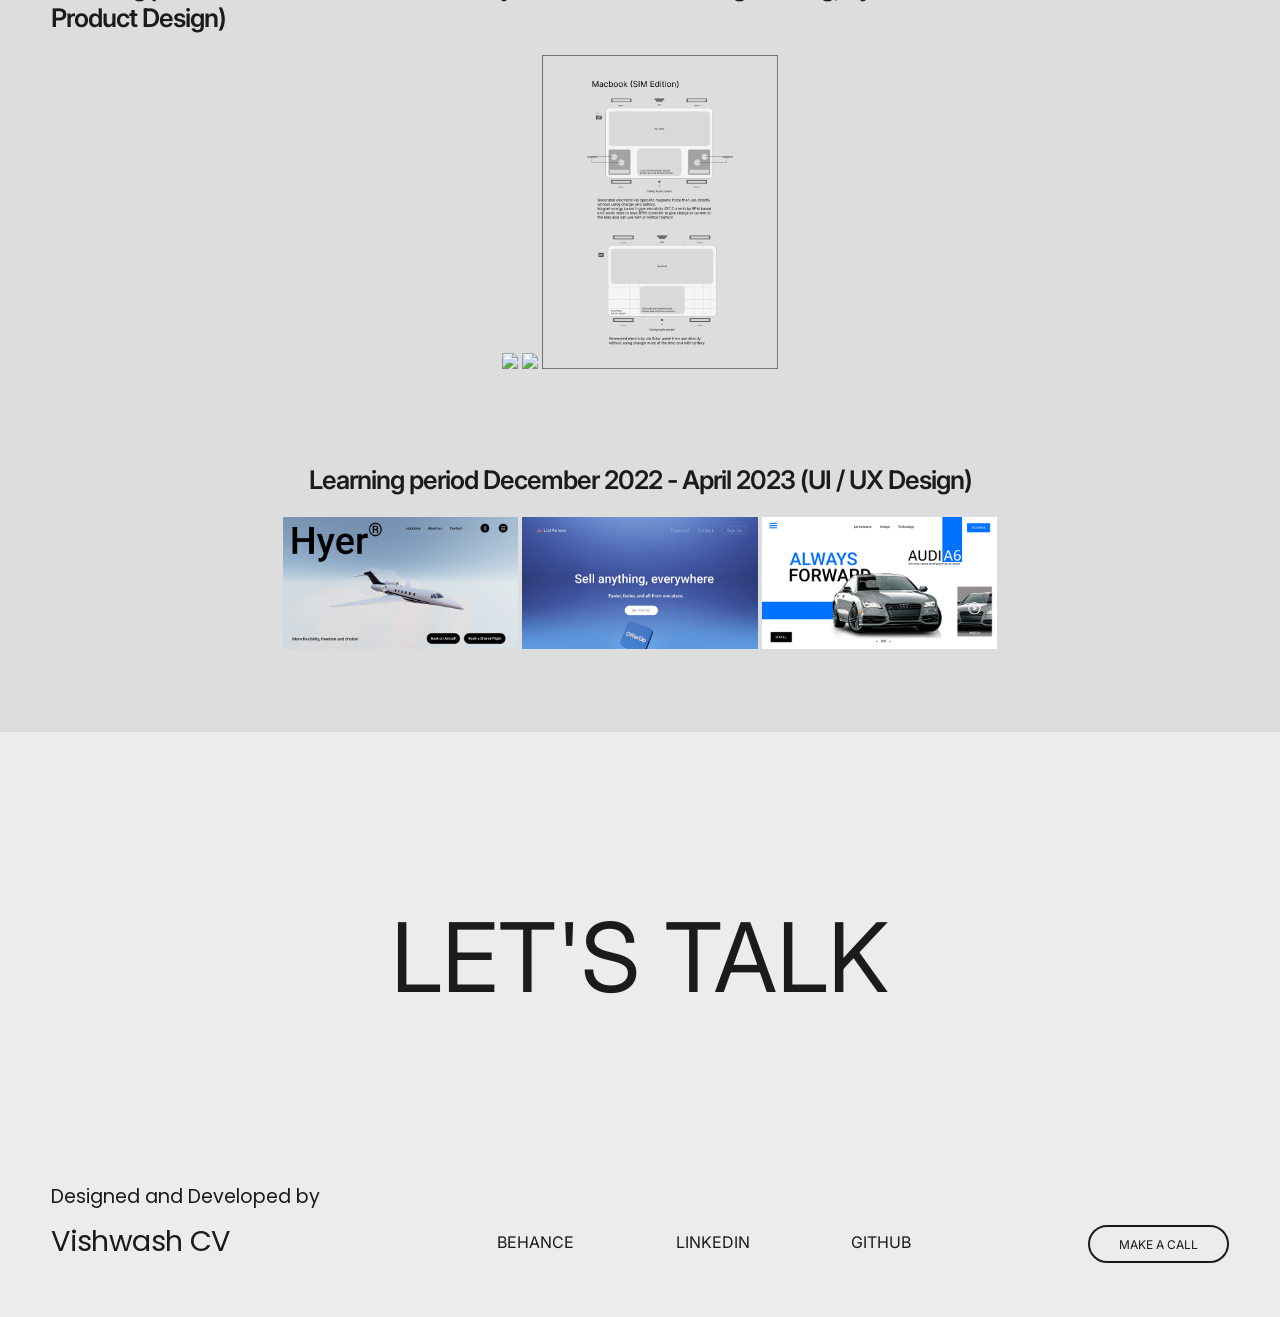
==== commit cb5b7074: "3d-2" ====
--- a/index.html
+++ b/index.html
@@ -79,7 +79,7 @@
             </div>
             <div class="preview-flex">
                 <a href="./files/three.html"><img class="preview-img" src="./images/3.png" /></a>
-                <a href="./files/four.html"><img class="preview-img" src="./images/4.png" /></a>
+                <a href="./files/3d-2.html"><img class="preview-img" src="./images/3d-2.png" /></a>
             </div>
             <div class="preview-flex">
                 <a href="./files/five.html"><img class="preview-img" src="./images/5.png" /></a>
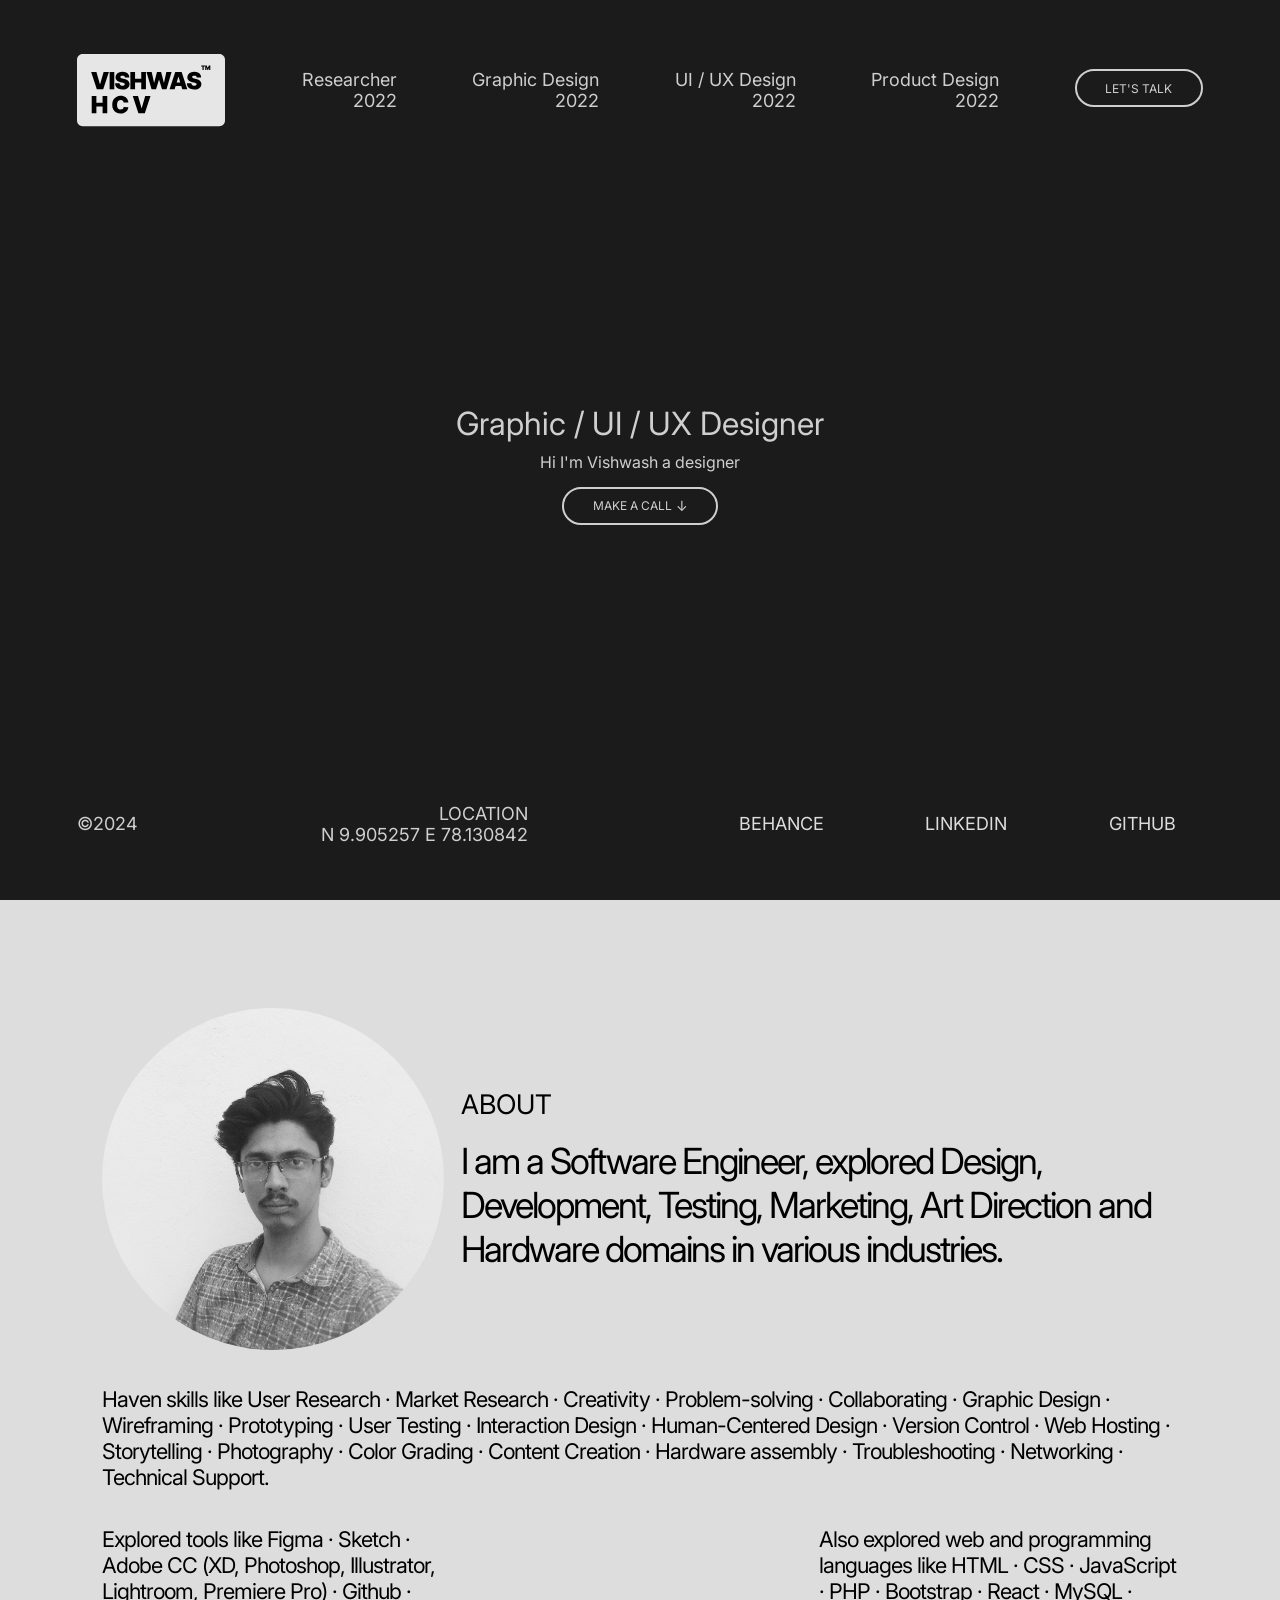
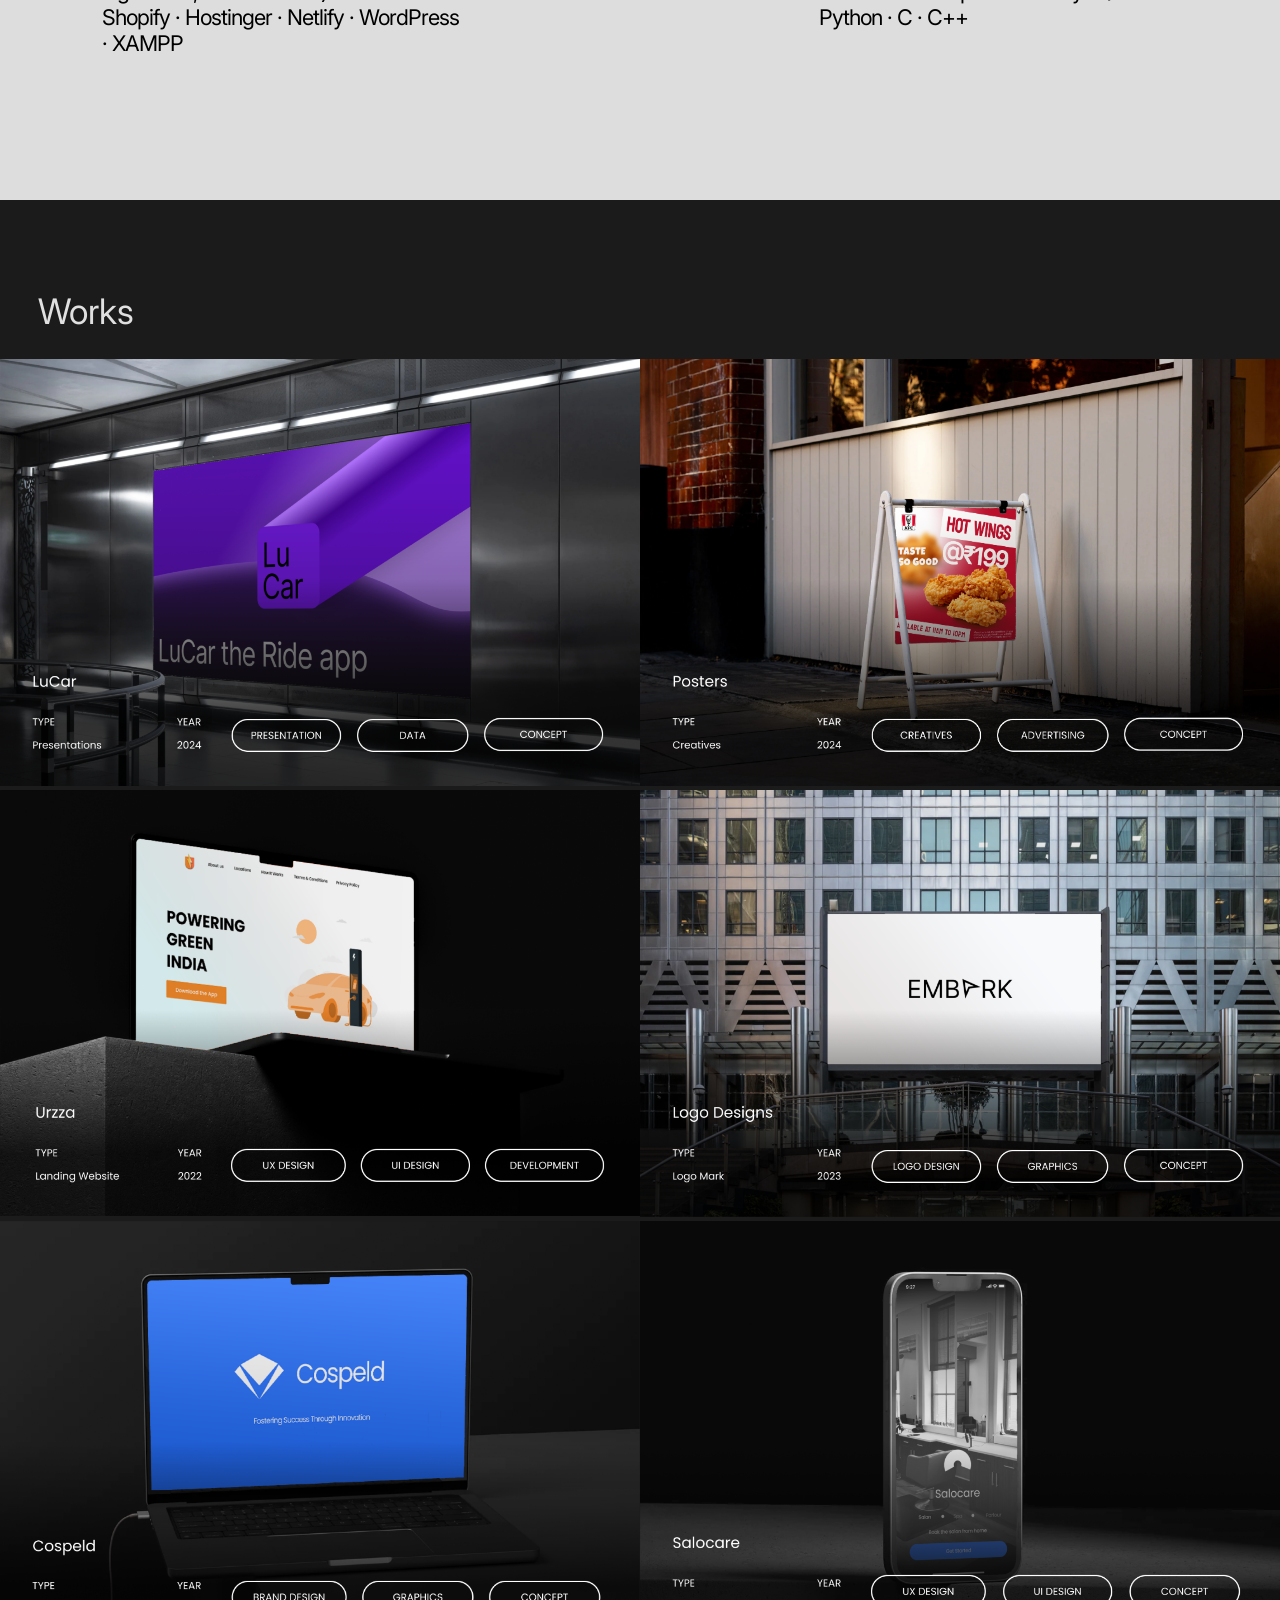
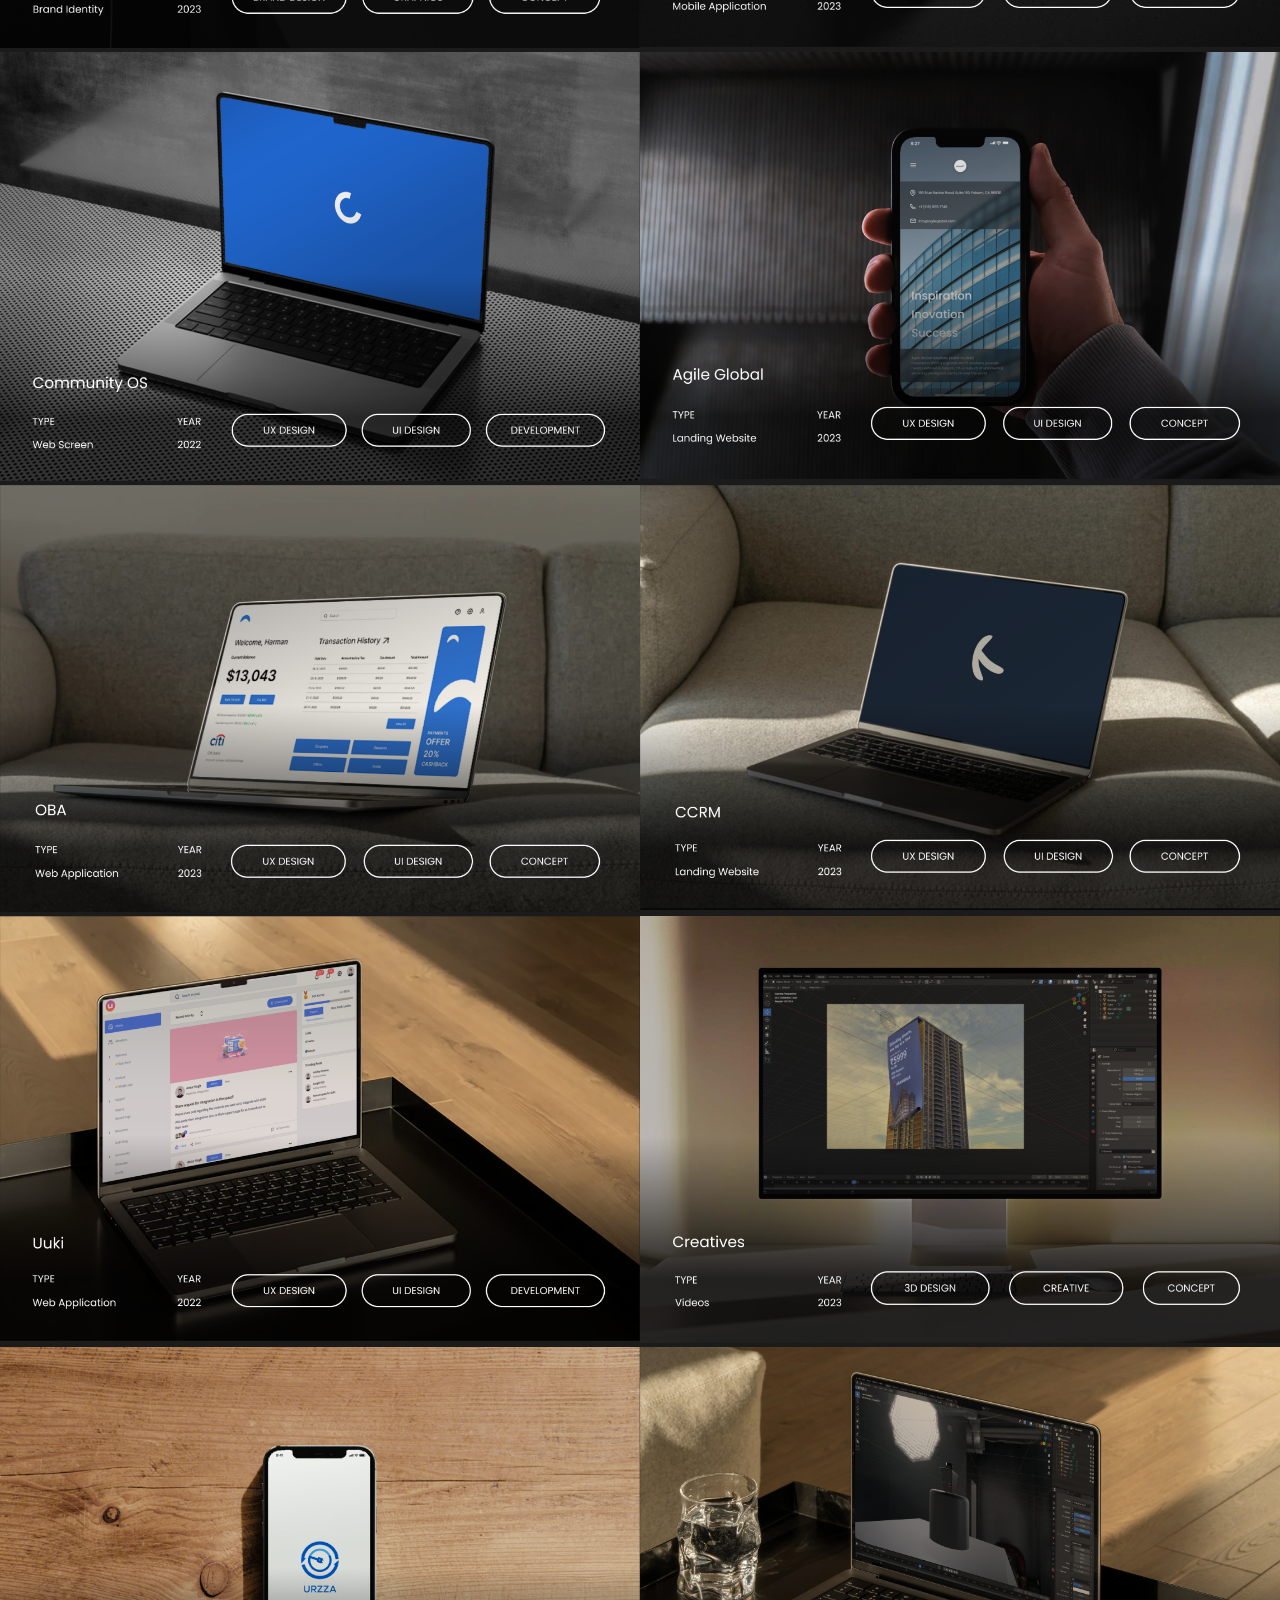
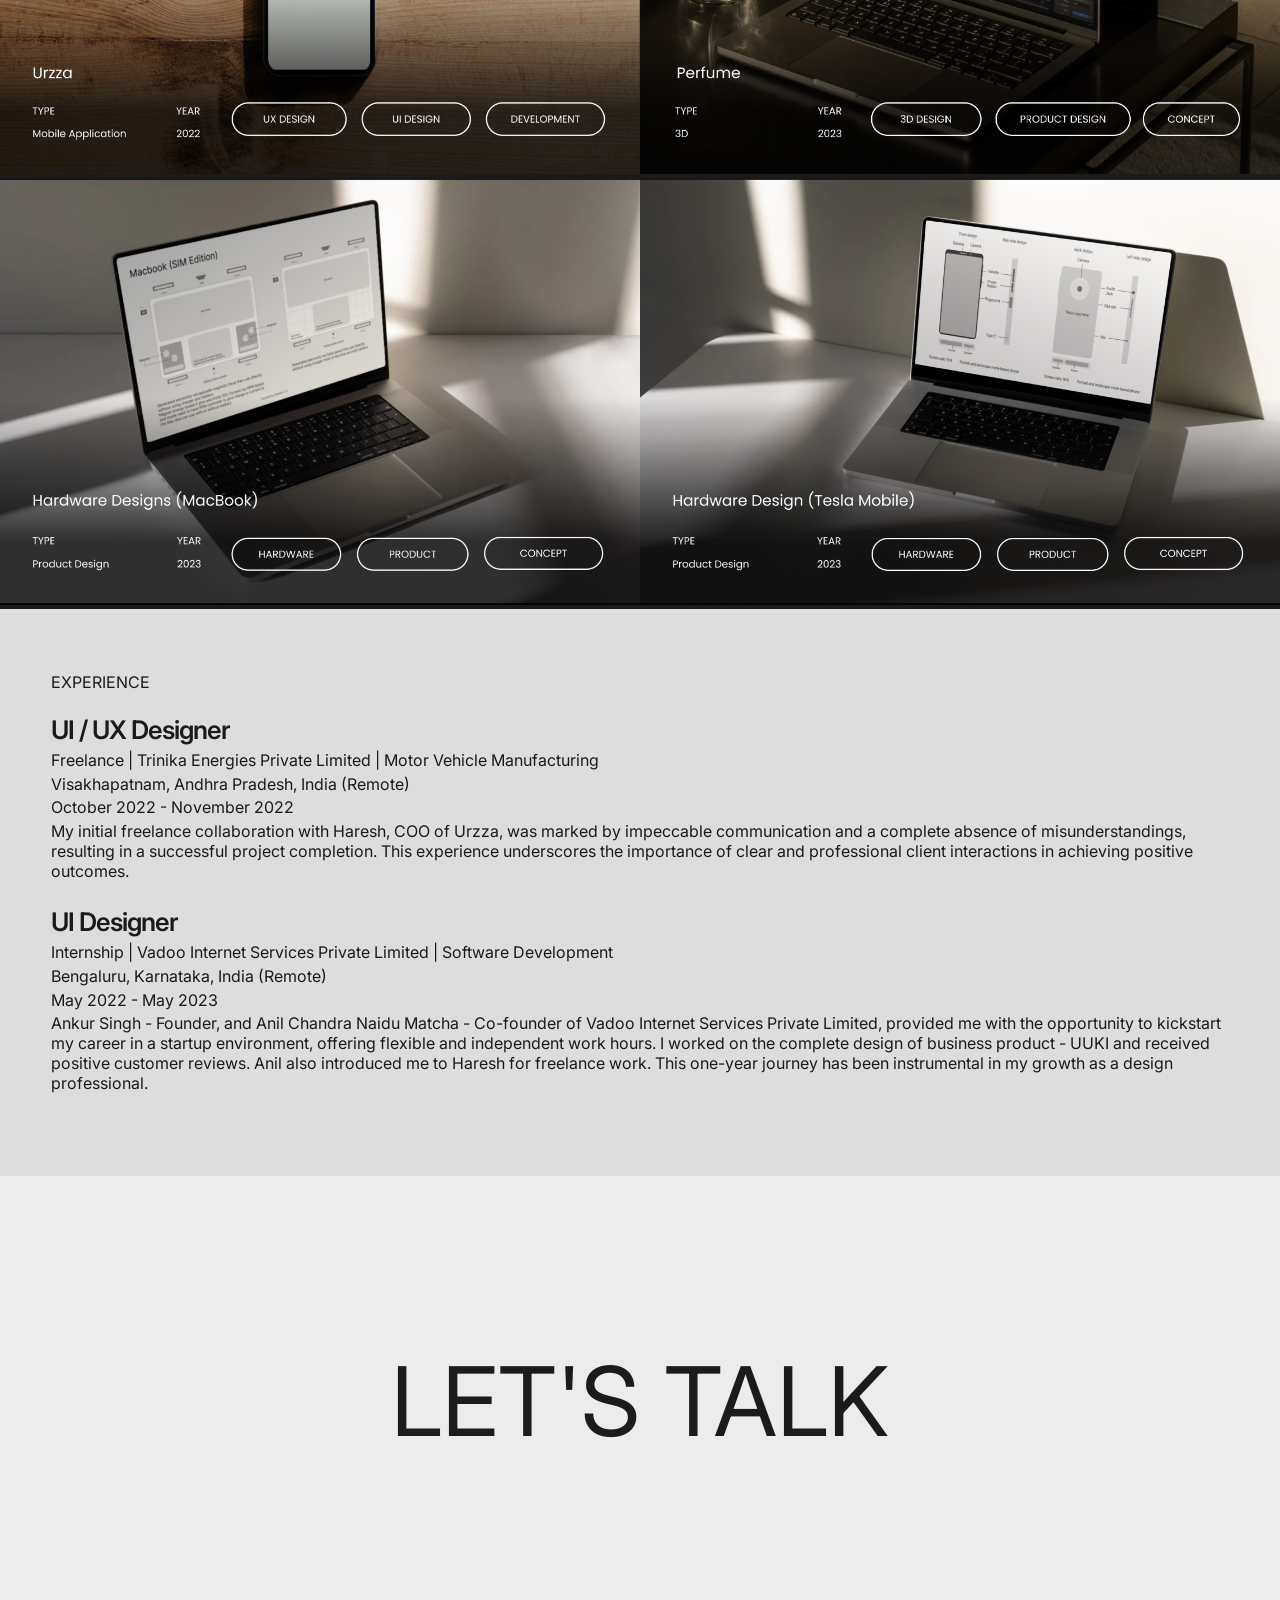
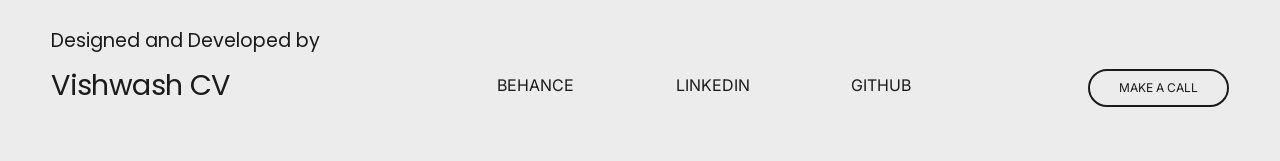
==== commit 068fe3bc: "Reorder files" ====
--- a/index.html
+++ b/index.html
@@ -74,33 +74,39 @@
 
             <div class="title-creative">Works</div>
             <div class="preview-flex">
+                <a href="./files/ppt.html"><img class="preview-img" src="./images/21.png" /></a>
+                <a href="./files/creative.html"><img class="preview-img" src="./images/22.png" /></a>
+            </div>
+            <div class="preview-flex">
+                <a href="./files/nine.html"><img class="preview-img" src="./images/10.png" /></a>
+                <a href="./files/thirteen.html"><img class="preview-img" src="./images/14.png" /></a>
+            </div>
+            <div class="preview-flex">
+                <a href="./files/six.html"><img class="preview-img" src="./images/7.png" /></a>
+                <a href="./files/fourteen.html"><img class="preview-img" src="./images/15.png" /></a>
+            </div>
+            <div class="preview-flex">
+                <a href="./files/seven.html"><img class="preview-img" src="./images/8.png" /></a>
+                <a href="./files/fifteen.html"><img class="preview-img" src="./images/16.png" /></a>
+            </div>
+            <div class="preview-flex">
+                <a href="./files/five.html"><img class="preview-img" src="./images/5.png" /></a>
+                <a href="./files/four.html"><img class="preview-img" src="./images/4.png" /></a>
+            </div>
+            <div class="preview-flex">
+                <a href="./files/three.html"><img class="preview-img" src="./images/3.png" /></a>
+                <a href="./files/3d-2.html"><img class="preview-img" src="./images/3d-2.png" /></a>
+            </div>
+            <div class="preview-flex">
                 <a href="./files/one.html"><img class="preview-img" src="./images/1.png" /></a>
                 <a href="./files/3d.html"><img class="preview-img" src="./images/3d.png" /></a>
             </div>
-            <div class="preview-flex">
-                <a href="./files/three.html"><img class="preview-img" src="./images/3.png" /></a>
-                <a href="./files/3d-2.html"><img class="preview-img" src="./images/3d-2.png" /></a>
-            </div>
-            <div class="preview-flex">
-                <a href="./files/five.html"><img class="preview-img" src="./images/5.png" /></a>
-                <a href="./files/four.html"><img class="preview-img" src="./images/4.png" /></a>
-            </div>
-            <div class="preview-flex">
-                <a href="./files/seven.html"><img class="preview-img" src="./images/8.png" /></a>
-                <a href="./files/fifteen.html"><img class="preview-img" src="./images/16.png" /></a>
-            </div>
-            <div class="preview-flex">
-                <a href="./files/six.html"><img class="preview-img" src="./images/7.png" /></a>
-                <a href="./files/fourteen.html"><img class="preview-img" src="./images/15.png" /></a>
-            </div>
-            <div class="preview-flex">
-                <a href="./files/nine.html"><img class="preview-img" src="./images/10.png" /></a>
-                <a href="./files/thirteen.html"><img class="preview-img" src="./images/14.png" /></a>
-            </div>
-            <div class="preview-flex">
-                <a href="./files/ppt.html"><img class="preview-img" src="./images/21.png" /></a>
-                <a href="./files/creative.html"><img class="preview-img" src="./images/22.png" /></a>
-            </div>
+           
+            
+            
+           
+            
+           
             <div class="preview-flex">
                 <a href="./files/seventeen.html"><img class="preview-img" src="./images/18.png" /></a>
                 <a href="./files/nineteen.html"><img class="preview-img" src="./images/20.png" /></a>
@@ -170,9 +176,9 @@
                         for freelance work. This one-year journey has been instrumental in my growth as a design
                         professional.</div>
                 </div>
-                <div class="space"></div>
-                <div class="big">Learning period July 2023 - June 2024 (Creative Design & Graphic Design)</div>
-
+                <!-- <div class="space"></div>
+                <div class="big">Learning period July 2023 - June 2024 (Creative Design & Graphic Design)</div> -->
+<!-- 
                 <div class="preview-flex">
                     <center>
                         <img class="p-creative" src="./creatives/10.png" />
@@ -201,7 +207,7 @@
                         <img class="p-creative" src="./UI/2.jpg" />
                         <img class="p-creative" src="./UI/3.jpg" />
                     </center>
-                </div>
+                </div> -->
                 <div class="space"></div>
             </div>
             <div class="footer">
